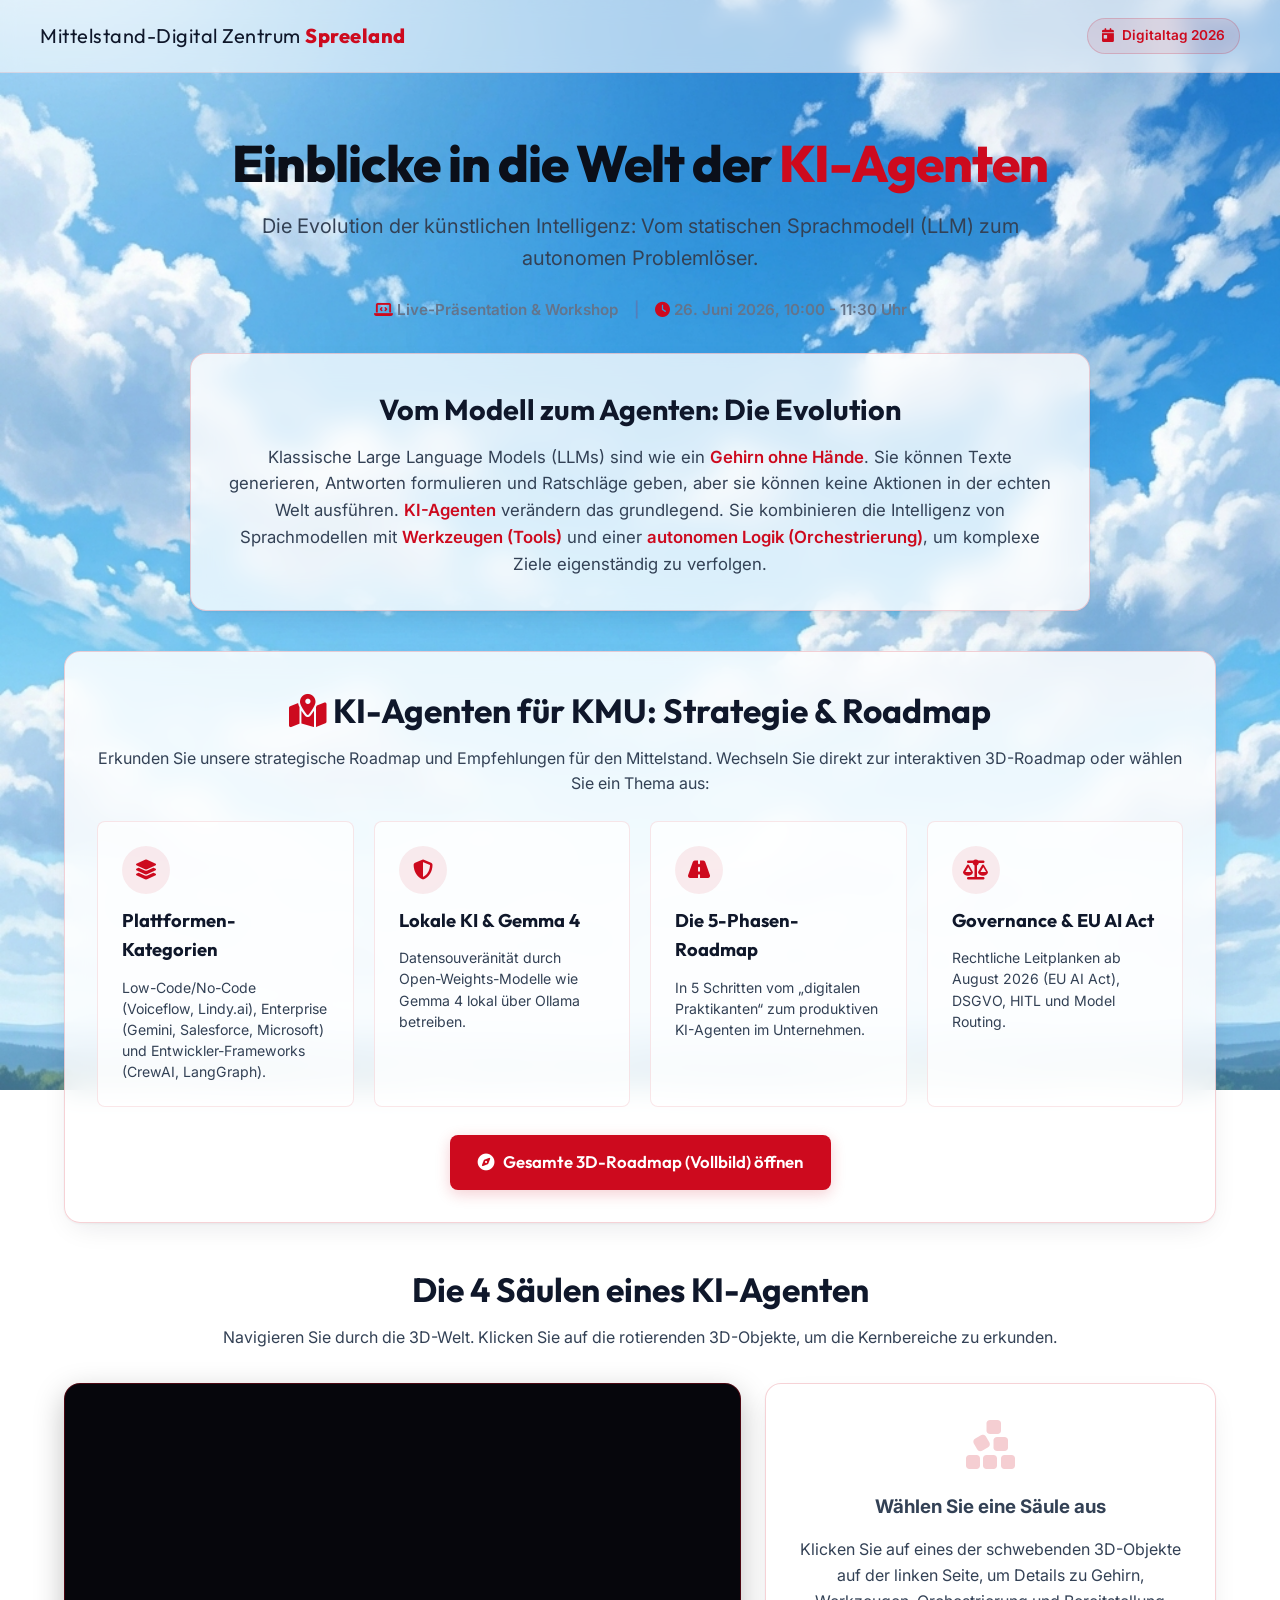
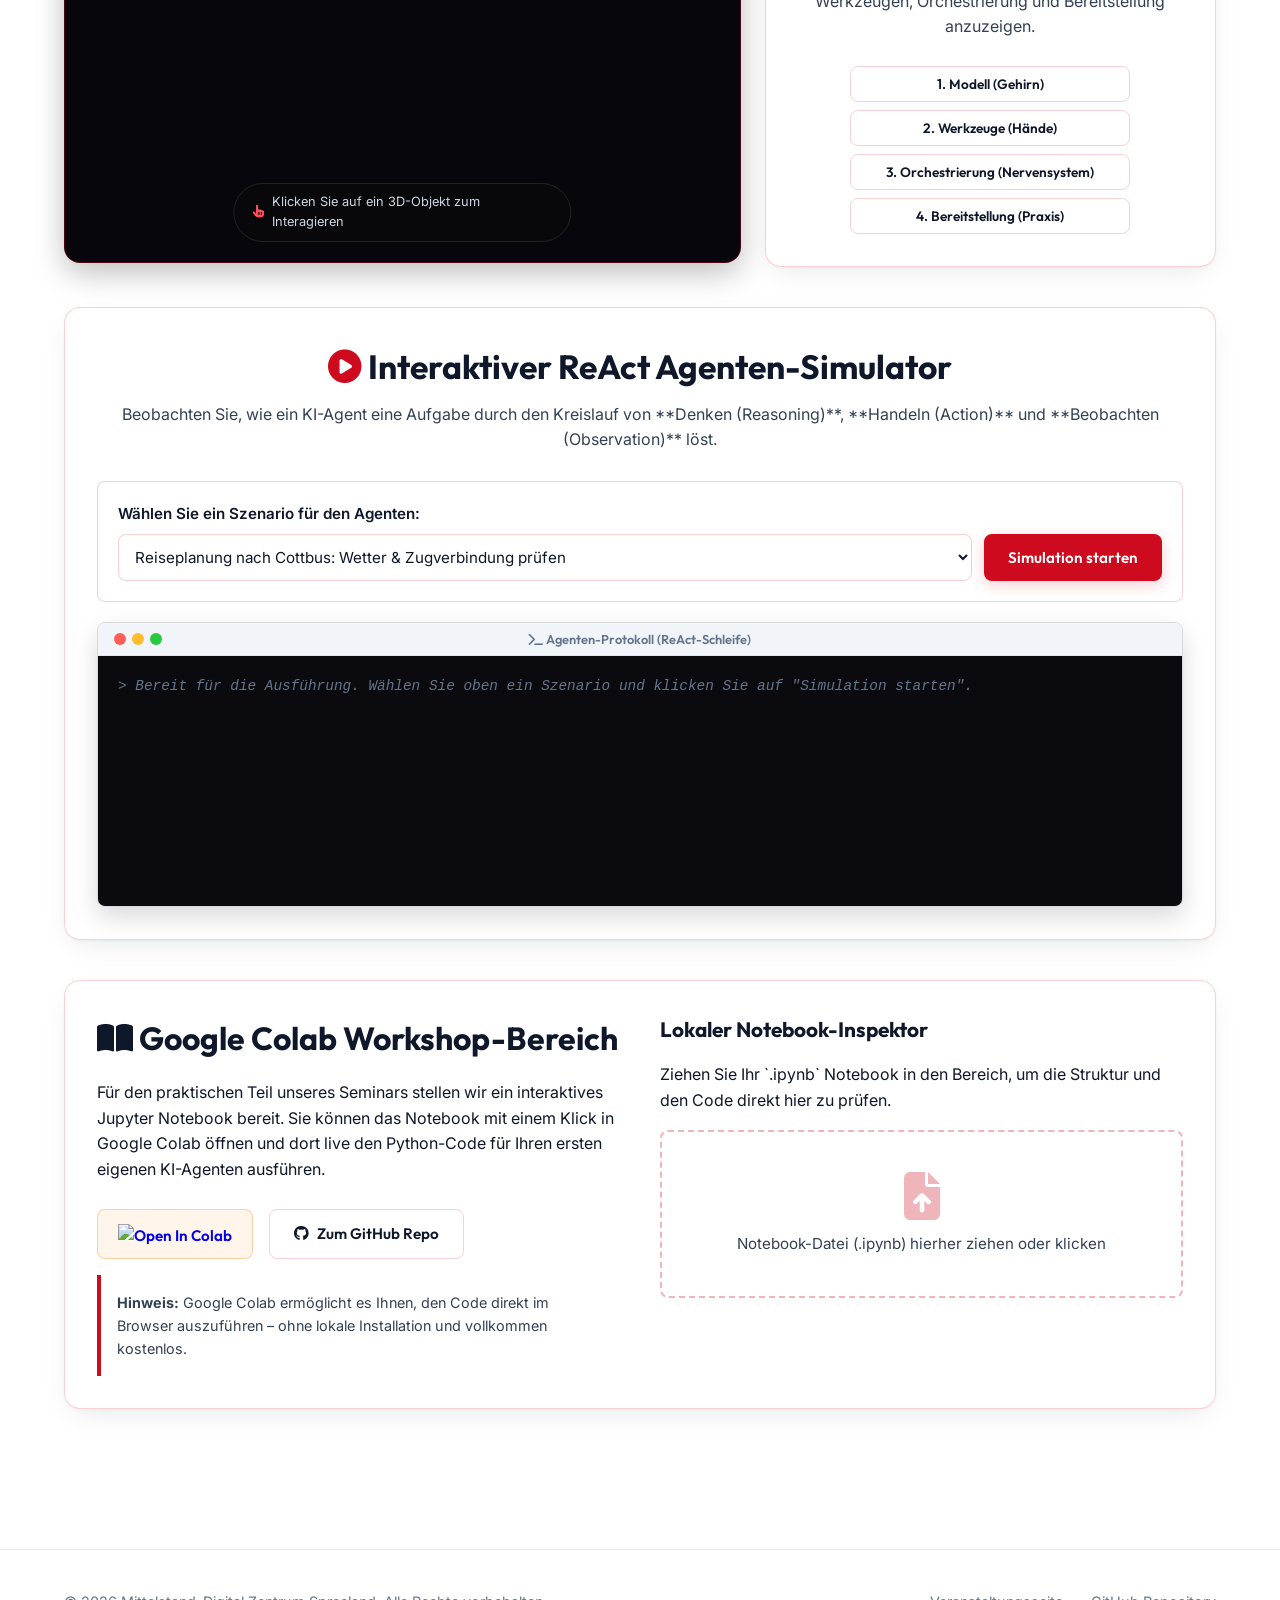
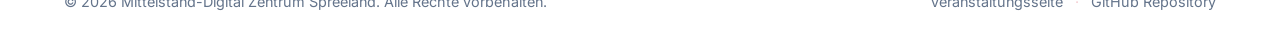
==== static/index.html @ da488749 "Initial commit (Interactive AI Agents & SME 3D Roadmap)" ====
<!DOCTYPE html>
<html lang="de">
<head>
    <meta charset="UTF-8">
    <meta name="viewport" content="width=device-width, initial-scale=1.0">
    <title>Einblicke in die Welt der KI-Agenten | Digitaltag 2026</title>
    
    <!-- Google Fonts: Outfit & Inter -->
    <link rel="preconnect" href="https://fonts.googleapis.com">
    <link rel="preconnect" href="https://fonts.gstatic.com" crossorigin>
    <link href="https://fonts.googleapis.com/css2?family=Inter:wght@300;400;500;600;700&family=Outfit:wght@400;500;600;700;800&display=swap" rel="stylesheet">
    
    <!-- FontAwesome for Icons -->
    <link rel="stylesheet" href="https://cdnjs.cloudflare.com/ajax/libs/font-awesome/6.4.0/css/all.min.css">
    
    <!-- Custom CSS -->
    <link rel="stylesheet" href="/static/css/style.css">
</head>
<body>

    <!-- Header Navigation -->
    <header class="app-header">
        <div class="header-logo">
            <span class="logo-mdz">Mittelstand-Digital Zentrum <strong>Spreeland</strong></span>
        </div>
        <div class="header-tag">
            <span class="badge"><i class="fa-solid fa-calendar-day"></i> Digitaltag 2026</span>
        </div>
    </header>

    <!-- Hero Section -->
    <section class="hero-section">
        <div class="container">
            <h1 class="hero-title animate-fade-in">Einblicke in die Welt der <span class="text-highlight">KI-Agenten</span></h1>
            <p class="hero-subtitle animate-fade-in delay-1">Die Evolution der künstlichen Intelligenz: Vom statischen Sprachmodell (LLM) zum autonomen Problemlöser.</p>
            <div class="hero-meta animate-fade-in delay-2">
                <span><i class="fa-solid fa-laptop-code"></i> Live-Präsentation & Workshop</span>
                <span class="separator">|</span>
                <span><i class="fa-solid fa-clock"></i> 26. Juni 2026, 10:00 - 11:30 Uhr</span>
            </div>
        </div>
    </section>

    <!-- Main Content Grid -->
    <main class="main-content container">
        
        <!-- Story section -->
        <section class="intro-card glass-panel">
            <h2>Vom Modell zum Agenten: Die Evolution</h2>
            <p>
                Klassische Large Language Models (LLMs) sind wie ein <strong>Gehirn ohne Hände</strong>. Sie können Texte generieren, 
                Antworten formulieren und Ratschläge geben, aber sie können keine Aktionen in der echten Welt ausführen. 
                <strong>KI-Agenten</strong> verändern das grundlegend. Sie kombinieren die Intelligenz von Sprachmodellen mit 
                <strong>Werkzeugen (Tools)</strong> und einer <strong>autonomen Logik (Orchestrierung)</strong>, um komplexe Ziele eigenständig zu verfolgen.
            </p>
        </section>

        <!-- KMU Menu Section -->
        <section class="kmu-menu-section glass-panel">
            <div class="section-header">
                <h2><i class="fa-solid fa-map-location-dot text-highlight"></i> KI-Agenten für KMU: Strategie & Roadmap</h2>
                <p>Erkunden Sie unsere strategische Roadmap und Empfehlungen für den Mittelstand. Wechseln Sie direkt zur interaktiven 3D-Roadmap oder wählen Sie ein Thema aus:</p>
            </div>
            <div class="kmu-menu-grid">
                <a href="/static/kmu.html?topic=0" class="kmu-menu-card">
                    <div class="card-icon-container"><i class="fa-solid fa-layer-group card-icon"></i></div>
                    <h3>Plattformen-Kategorien</h3>
                    <p>Low-Code/No-Code (Voiceflow, Lindy.ai), Enterprise (Gemini, Salesforce, Microsoft) und Entwickler-Frameworks (CrewAI, LangGraph).</p>
                </a>
                <a href="/static/kmu.html?topic=1" class="kmu-menu-card">
                    <div class="card-icon-container"><i class="fa-solid fa-shield-halved card-icon"></i></div>
                    <h3>Lokale KI & Gemma 4</h3>
                    <p>Datensouveränität durch Open-Weights-Modelle wie Gemma 4 lokal über Ollama betreiben.</p>
                </a>
                <a href="/static/kmu.html?topic=2" class="kmu-menu-card">
                    <div class="card-icon-container"><i class="fa-solid fa-road card-icon"></i></div>
                    <h3>Die 5-Phasen-Roadmap</h3>
                    <p>In 5 Schritten vom „digitalen Praktikanten“ zum produktiven KI-Agenten im Unternehmen.</p>
                </a>
                <a href="/static/kmu.html?topic=3" class="kmu-menu-card">
                    <div class="card-icon-container"><i class="fa-solid fa-scale-balanced card-icon"></i></div>
                    <h3>Governance & EU AI Act</h3>
                    <p>Rechtliche Leitplanken ab August 2026 (EU AI Act), DSGVO, HITL und Model Routing.</p>
                </a>
            </div>
            <div class="kmu-menu-footer">
                <a href="/static/kmu.html" class="btn btn-primary btn-lg"><i class="fa-solid fa-compass"></i> Gesamte 3D-Roadmap (Vollbild) öffnen</a>
            </div>
        </section>

        <!-- 3D Interactive Presentation Section -->
        <section class="presentation-section">
            <div class="section-header">
                <h2>Die 4 Säulen eines KI-Agenten</h2>
                <p>Navigieren Sie durch die 3D-Welt. Klicken Sie auf die rotierenden 3D-Objekte, um die Kernbereiche zu erkunden.</p>
            </div>
            
            <div class="presentation-grid">
                <!-- 3D Canvas Container -->
                <div class="canvas-container glass-panel">
                    <canvas id="three-canvas"></canvas>
                    <div class="canvas-overlay-instruction">
                        <i class="fa-solid fa-hand-pointer pulse-icon"></i> Klicken Sie auf ein 3D-Objekt zum Interagieren
                    </div>
                </div>

                <!-- Detail Panel -->
                <div class="detail-panel glass-panel" id="topic-detail-panel">
                    <div class="panel-placeholder" id="panel-placeholder-content">
                        <i class="fa-solid fa-cubes-stacked placeholder-icon"></i>
                        <h3>Wählen Sie eine Säule aus</h3>
                        <p>Klicken Sie auf eines der schwebenden 3D-Objekte auf der linken Seite, um Details zu Gehirn, Werkzeugen, Orchestrierung und Bereitstellung anzuzeigen.</p>
                        <div class="quick-selectors">
                            <button class="btn btn-outline btn-sm" onclick="selectTopic(0)">1. Modell (Gehirn)</button>
                            <button class="btn btn-outline btn-sm" onclick="selectTopic(1)">2. Werkzeuge (Hände)</button>
                            <button class="btn btn-outline btn-sm" onclick="selectTopic(2)">3. Orchestrierung (Nervensystem)</button>
                            <button class="btn btn-outline btn-sm" onclick="selectTopic(3)">4. Bereitstellung (Praxis)</button>
                        </div>
                    </div>
                    
                    <div class="panel-content hidden" id="panel-active-content">
                        <span class="topic-num" id="active-topic-num">Säule 1</span>
                        <h3 id="active-topic-title">Themenbereich</h3>
                        <div class="topic-desc" id="active-topic-desc">
                            Inhalt...
                        </div>
                        <div class="topic-bullet-points" id="active-topic-bullets">
                            <!-- Bullet points inserted dynamically -->
                        </div>
                        <button class="btn btn-outline btn-sm" id="btn-back-to-overview" style="margin-top: 24px; width: 100%;">
                            <i class="fa-solid fa-arrow-left"></i> Zurück zur Übersicht
                        </button>
                    </div>
                </div>
            </div>
        </section>

        <!-- Live Agent ReAct Simulator -->
        <section class="simulator-section glass-panel">
            <div class="section-header">
                <h2><i class="fa-solid fa-circle-play text-highlight"></i> Interaktiver ReAct Agenten-Simulator</h2>
                <p>Beobachten Sie, wie ein KI-Agent eine Aufgabe durch den Kreislauf von **Denken (Reasoning)**, **Handeln (Action)** und **Beobachten (Observation)** löst.</p>
            </div>
            
            <div class="simulator-control">
                <label for="simulation-task">Wählen Sie ein Szenario für den Agenten:</label>
                <div class="input-group">
                    <select id="simulation-task" class="form-control">
                        <option value="cottbus">Reiseplanung nach Cottbus: Wetter & Zugverbindung prüfen</option>
                        <option value="budget">Firmen-Budget berechnen: Daten aus Datenbank abfragen und summieren</option>
                        <option value="email">Kundensupport: E-Mail-Eingang analysieren und Entwurf erstellen</option>
                    </select>
                    <button class="btn btn-primary" id="btn-start-simulation">Simulation starten</button>
                </div>
            </div>

            <!-- Terminal output window -->
            <div class="terminal-container">
                <div class="terminal-header">
                    <div class="terminal-buttons">
                        <span class="btn-dot close"></span>
                        <span class="btn-dot minimize"></span>
                        <span class="btn-dot expand"></span>
                    </div>
                    <span class="terminal-title"><i class="fa-solid fa-terminal"></i> Agenten-Protokoll (ReAct-Schleife)</span>
                </div>
                <div class="terminal-body" id="simulation-terminal">
                    <div class="terminal-line system-text">> Bereit für die Ausführung. Wählen Sie oben ein Szenario und klicken Sie auf "Simulation starten".</div>
                </div>
            </div>
        </section>

        <!-- Google Colab & Workshop Notebook Integration -->
        <section class="colab-section glass-panel">
            <div class="colab-layout">
                <div class="colab-info">
                    <h2><i class="fa-solid fa-book-open"></i> Google Colab Workshop-Bereich</h2>
                    <p>
                        Für den praktischen Teil unseres Seminars stellen wir ein interaktives Jupyter Notebook bereit. 
                        Sie können das Notebook mit einem Klick in Google Colab öffnen und dort live den Python-Code für Ihren ersten eigenen KI-Agenten ausführen.
                    </p>
                    <div class="colab-buttons">
                        <a href="https://colab.research.google.com/github/Unisvet/ki-agenten-intro/blob/main/notebooks/agent_demo.ipynb" target="_blank" class="btn btn-colab">
                            <img src="https://colab.research.google.com/assets/colab-badge.svg" alt="Open In Colab">
                        </a>
                        <a href="https://github.com/Unisvet/ki-agenten-intro" target="_blank" class="btn btn-outline">
                            <i class="fa-brands fa-github"></i> Zum GitHub Repo
                        </a>
                    </div>
                    <div class="note-box">
                        <p><strong>Hinweis:</strong> Google Colab ermöglicht es Ihnen, den Code direkt im Browser auszuführen – ohne lokale Installation und vollkommen kostenlos.</p>
                    </div>
                </div>

                <!-- Drag and drop previewer -->
                <div class="colab-uploader">
                    <h3>Lokaler Notebook-Inspektor</h3>
                    <p>Ziehen Sie Ihr `.ipynb` Notebook in den Bereich, um die Struktur und den Code direkt hier zu prüfen.</p>
                    
                    <div class="drop-zone" id="ipynb-drop-zone">
                        <i class="fa-solid fa-file-arrow-up drop-icon"></i>
                        <span class="drop-text">Notebook-Datei (.ipynb) hierher ziehen oder klicken</span>
                        <input type="file" id="ipynb-file-input" accept=".ipynb" style="display: none;">
                    </div>

                    <div class="upload-preview hidden" id="upload-preview-container">
                        <div class="preview-header">
                            <span class="file-name" id="preview-file-name">filename.ipynb</span>
                            <button class="btn-close" id="btn-clear-upload"><i class="fa-solid fa-xmark"></i></button>
                        </div>
                        <div class="preview-stats">
                            <span id="preview-stat-cells">0 Zellen</span> | 
                            <span id="preview-stat-code">0 Code-Zellen</span>
                        </div>
                        <div class="preview-cells" id="preview-cells-container">
                            <!-- Cells rendered here -->
                        </div>
                    </div>
                </div>
            </div>
        </section>

    </main>

    <!-- Footer -->
    <footer class="app-footer">
        <div class="container footer-content">
            <p>&copy; 2026 Mittelstand-Digital Zentrum Spreeland. Alle Rechte vorbehalten.</p>
            <p class="footer-links">
                <a href="https://www.digitalzentrum-spreeland.de/Veranstaltungen/event/589" target="_blank">Veranstaltungsseite</a>
                <span class="dot">&middot;</span>
                <a href="https://github.com/Unisvet/ki-agenten-intro" target="_blank">GitHub Repository</a>
            </p>
        </div>
    </footer>

    <!-- Three.js from CDN -->
    <script src="https://cdnjs.cloudflare.com/ajax/libs/three.js/r128/three.min.js"></script>
    
    <!-- Three.js shaders or additional geometries if needed -->
    <!-- Custom Scripts -->
    <script src="/static/js/three-scene.js"></script>
    <script src="/static/js/main.js"></script>
</body>
</html>
---- static/css/style.css ----
/* ==========================================================================
   KI-AGENTEN INTRO PRESENTATION - DESIGN SYSTEM
   Theme: MDZ Spreeland Bright Sky Theme with Corporate Red Accents
   ========================================================================== */

:root {
    /* Color Palette */
    --color-bg-base: #f8fafc;
    --color-bg-surface: #ffffff;
    --color-bg-surface-elevated: #f1f5f9;
    
    /* Primary Corporate Red (#CD0A1E) & Shaded Variants */
    --color-primary: #CD0A1E;
    --color-primary-hover: #e5152a;
    --color-primary-glow: rgba(205, 10, 30, 0.3);
    --color-primary-faded: rgba(205, 10, 30, 0.08);
    
    --color-accent-light: #ff4d5e;
    --color-border: rgba(205, 10, 30, 0.18);
    --color-border-hover: rgba(205, 10, 30, 0.35);
    
    /* Neutral Text Colors */
    --color-text-main: #0f172a;       /* Slate 900 */
    --color-text-muted: #334155;      /* Slate 700 */
    --color-text-dark: #64748b;       /* Slate 500 */
    --color-success: #10b981;
    --color-warning: #f59e0b;
    
    /* Typography */
    --font-headings: 'Outfit', 'Inter', sans-serif;
    --font-body: 'Inter', sans-serif;
    --font-mono: 'Courier New', Courier, monospace;
    
    /* Layout Details */
    --border-radius-sm: 8px;
    --border-radius-md: 16px;
    --border-radius-lg: 24px;
    --shadow-premium: 0 10px 30px -10px rgba(15, 23, 42, 0.12), 0 1px 3px rgba(0, 0, 0, 0.05);
    --shadow-red-glow: 0 0 20px rgba(205, 10, 30, 0.25);
    --transition-smooth: all 0.3s cubic-bezier(0.4, 0, 0.2, 1);
}

/* Base Reset */
* {
    margin: 0;
    padding: 0;
    box-sizing: border-box;
}

body {
    background: url('/static/assets/blue_sky_clouds.png') no-repeat center center fixed;
    background-size: cover;
    color: var(--color-text-main);
    font-family: var(--font-body);
    line-height: 1.6;
    overflow-x: hidden;
    position: relative;
    min-height: 100vh;
}

.container {
    max-width: 1200px;
    margin: 0 auto;
    padding: 0 24px;
}

/* Glassmorphism Panel Utility (Light-Glass) */
.glass-panel {
    background: rgba(255, 255, 255, 0.78);
    backdrop-filter: blur(14px);
    -webkit-backdrop-filter: blur(14px);
    border: 1px solid var(--color-border);
    border-radius: var(--border-radius-md);
    padding: 32px;
    box-shadow: var(--shadow-premium);
    transition: var(--transition-smooth);
}

.glass-panel:hover {
    border-color: var(--color-border-hover);
    box-shadow: 0 15px 35px -10px rgba(15, 23, 42, 0.15), 0 0 15px rgba(205, 10, 30, 0.06);
}

/* Header Styling */
.app-header {
    background: rgba(255, 255, 255, 0.6);
    backdrop-filter: blur(10px);
    border-bottom: 1px solid rgba(205, 10, 30, 0.1);
    display: flex;
    justify-content: space-between;
    align-items: center;
    padding: 18px 40px;
    position: sticky;
    top: 0;
    z-index: 100;
}

.header-logo .logo-mdz {
    font-family: var(--font-headings);
    font-size: 1.25rem;
    color: var(--color-text-main);
    letter-spacing: 0.5px;
}

.header-logo .logo-mdz strong {
    color: var(--color-primary);
    font-weight: 800;
}

.badge {
    background-color: var(--color-primary-faded);
    color: var(--color-primary);
    border: 1px solid var(--color-border);
    padding: 6px 14px;
    border-radius: 50px;
    font-size: 0.85rem;
    font-weight: 600;
    display: inline-flex;
    align-items: center;
    gap: 8px;
}

.header-nav {
    display: flex;
    gap: 20px;
    align-items: center;
}

.nav-link {
    color: var(--color-text-muted);
    text-decoration: none;
    font-family: var(--font-headings);
    font-weight: 600;
    font-size: 0.95rem;
    transition: var(--transition-smooth);
}

.nav-link:hover {
    color: var(--color-primary);
}

/* Hero Section */
.hero-section {
    text-align: center;
    padding: 60px 0 30px 0;
}

.hero-title {
    font-family: var(--font-headings);
    font-size: 3.2rem;
    font-weight: 800;
    line-height: 1.2;
    margin-bottom: 16px;
    color: #0b0f19;
    letter-spacing: -1px;
}

.text-highlight {
    color: var(--color-primary);
    position: relative;
}

.hero-subtitle {
    font-size: 1.25rem;
    color: var(--color-text-muted);
    max-width: 800px;
    margin: 0 auto 24px auto;
    font-weight: 400;
}

.hero-meta {
    display: flex;
    justify-content: center;
    align-items: center;
    gap: 16px;
    color: var(--color-text-dark);
    font-size: 0.95rem;
    font-weight: 600;
}

.hero-meta i {
    color: var(--color-primary);
}

.hero-meta .separator {
    color: rgba(205, 10, 30, 0.2);
}

/* Main Content Grid */
.main-content {
    display: flex;
    flex-direction: column;
    gap: 40px;
    padding-bottom: 80px;
}

.intro-card {
    text-align: center;
    max-width: 900px;
    margin: 0 auto;
}

.intro-card h2 {
    font-family: var(--font-headings);
    font-size: 1.8rem;
    margin-bottom: 12px;
    color: var(--color-text-main);
}

.intro-card p {
    font-size: 1.05rem;
    color: var(--color-text-muted);
}

.intro-card strong {
    color: var(--color-primary);
    font-weight: 600;
}

/* KMU Menu Section styling */
.kmu-menu-section {
    background: rgba(255, 255, 255, 0.85);
}

.kmu-menu-grid {
    display: grid;
    grid-template-columns: repeat(auto-fit, minmax(220px, 1fr));
    gap: 20px;
    margin-top: 24px;
}

.kmu-menu-card {
    background: rgba(255, 255, 255, 0.7);
    border: 1px solid rgba(205, 10, 30, 0.1);
    border-radius: var(--border-radius-sm);
    padding: 24px;
    text-decoration: none;
    color: inherit;
    transition: var(--transition-smooth);
    display: flex;
    flex-direction: column;
    gap: 12px;
}

.kmu-menu-card:hover {
    border-color: var(--color-primary);
    transform: translateY(-4px);
    box-shadow: 0 8px 25px rgba(205, 10, 30, 0.1);
    background: #ffffff;
}

.card-icon-container {
    width: 48px;
    height: 48px;
    border-radius: 50%;
    background-color: var(--color-primary-faded);
    display: flex;
    align-items: center;
    justify-content: center;
    color: var(--color-primary);
    font-size: 1.25rem;
}

.kmu-menu-card h3 {
    font-family: var(--font-headings);
    font-size: 1.15rem;
    color: var(--color-text-main);
}

.kmu-menu-card p {
    font-size: 0.88rem;
    color: var(--color-text-muted);
    line-height: 1.5;
}

.kmu-menu-footer {
    text-align: center;
    margin-top: 28px;
}

/* Interactive 3D presentation section */
.presentation-section {
    display: flex;
    flex-direction: column;
    gap: 24px;
}

.section-header {
    text-align: center;
    margin-bottom: 8px;
}

.section-header h2 {
    font-family: var(--font-headings);
    font-size: 2.1rem;
    font-weight: 700;
    margin-bottom: 8px;
    color: var(--color-text-main);
}

.section-header p {
    color: var(--color-text-muted);
}

.presentation-grid {
    display: grid;
    grid-template-columns: 1.2fr 0.8fr;
    gap: 24px;
}

@media (max-width: 992px) {
    .presentation-grid {
        grid-template-columns: 1fr;
    }
}

/* 3D Canvas Box (Night Sky Background) */
.canvas-container {
    position: relative;
    height: 480px;
    padding: 0;
    overflow: hidden;
    background: #06060c;
    border: 1px solid rgba(205, 10, 30, 0.35);
    border-radius: var(--border-radius-md);
    box-shadow: 0 10px 30px rgba(0, 0, 0, 0.25);
}

#three-canvas {
    width: 100%;
    height: 100%;
    display: block;
    cursor: grab;
}

#three-canvas:active {
    cursor: grabbing;
}

.canvas-overlay-instruction {
    position: absolute;
    bottom: 20px;
    left: 50%;
    transform: translateX(-50%);
    background: rgba(10, 10, 12, 0.85);
    border: 1px solid rgba(255, 255, 255, 0.1);
    color: #cbd5e1;
    padding: 8px 18px;
    border-radius: 50px;
    font-size: 0.8rem;
    pointer-events: none;
    display: flex;
    align-items: center;
    gap: 8px;
}

.pulse-icon {
    animation: icon-pulse 1.5s infinite alternate;
    color: var(--color-accent-light);
}

@keyframes icon-pulse {
    0% { transform: scale(1); opacity: 0.6; }
    100% { transform: scale(1.2); opacity: 1; }
}

/* Detail Panel Styling */
.detail-panel {
    display: flex;
    flex-direction: column;
    justify-content: center;
    min-height: 480px;
}

.panel-placeholder {
    text-align: center;
    color: var(--color-text-muted);
    display: flex;
    flex-direction: column;
    align-items: center;
    gap: 16px;
}

.placeholder-icon {
    font-size: 3.5rem;
    color: rgba(205, 10, 30, 0.2);
    margin-bottom: 4px;
}

.quick-selectors {
    display: flex;
    flex-direction: column;
    gap: 8px;
    width: 100%;
    max-width: 280px;
    margin-top: 10px;
}

/* Active detail panel view */
.panel-content {
    animation: fade-in-up 0.4s cubic-bezier(0.16, 1, 0.3, 1);
}

.topic-num {
    font-size: 0.85rem;
    text-transform: uppercase;
    letter-spacing: 1.5px;
    font-weight: 700;
    color: var(--color-primary);
}

.panel-content h3 {
    font-family: var(--font-headings);
    font-size: 1.8rem;
    font-weight: 700;
    margin: 6px 0 16px 0;
    border-bottom: 2px solid var(--color-primary-faded);
    padding-bottom: 12px;
    color: var(--color-text-main);
}

.topic-desc {
    font-size: 1rem;
    margin-bottom: 20px;
    color: var(--color-text-muted);
}

.topic-bullet-points {
    display: flex;
    flex-direction: column;
    gap: 12px;
}

.bullet-item {
    display: flex;
    align-items: flex-start;
    gap: 12px;
}

.bullet-icon {
    color: var(--color-primary);
    margin-top: 5px;
    font-size: 0.95rem;
}

.bullet-text strong {
    color: var(--color-text-main);
    font-weight: 600;
}

.bullet-text p {
    color: var(--color-text-muted);
    font-size: 0.92rem;
}

/* Buttons */
.btn {
    display: inline-flex;
    align-items: center;
    justify-content: center;
    font-family: var(--font-headings);
    font-weight: 600;
    padding: 12px 24px;
    border-radius: var(--border-radius-sm);
    border: none;
    cursor: pointer;
    transition: var(--transition-smooth);
    text-decoration: none;
    gap: 8px;
    font-size: 0.95rem;
}

.btn-primary {
    background-color: var(--color-primary);
    color: white;
    box-shadow: 0 4px 15px rgba(205, 10, 30, 0.2);
}

.btn-primary:hover {
    background-color: var(--color-primary-hover);
    box-shadow: var(--shadow-red-glow);
    transform: translateY(-2px);
}

.btn-outline {
    background-color: transparent;
    border: 1px solid var(--color-border);
    color: var(--color-text-main);
}

.btn-outline:hover {
    background-color: var(--color-primary-faded);
    border-color: var(--color-primary);
    color: var(--color-primary);
}

.btn-sm {
    padding: 8px 16px;
    font-size: 0.85rem;
}

.btn-lg {
    padding: 14px 28px;
    font-size: 1.05rem;
}

.btn-colab {
    background-color: rgba(245, 124, 0, 0.08);
    border: 1px solid rgba(245, 124, 0, 0.3);
    padding: 10px 20px;
    display: inline-flex;
    align-items: center;
    border-radius: var(--border-radius-sm);
}

.btn-colab:hover {
    background-color: rgba(245, 124, 0, 0.15);
    border-color: rgba(245, 124, 0, 0.6);
    transform: translateY(-2px);
}

.btn-colab img {
    height: 20px;
}

/* Live simulator styling */
.simulator-section {
    display: flex;
    flex-direction: column;
    gap: 20px;
}

.simulator-control {
    background: rgba(255, 255, 255, 0.6);
    border: 1px solid var(--color-border);
    padding: 20px;
    border-radius: var(--border-radius-sm);
}

.simulator-control label {
    display: block;
    margin-bottom: 8px;
    font-weight: 600;
    font-size: 0.95rem;
}

.input-group {
    display: flex;
    gap: 12px;
}

@media (max-width: 768px) {
    .input-group {
        flex-direction: column;
    }
}

.form-control {
    flex-grow: 1;
    background-color: #ffffff;
    border: 1px solid var(--color-border);
    color: var(--color-text-main);
    padding: 12px;
    border-radius: var(--border-radius-sm);
    font-family: var(--font-body);
    font-size: 0.95rem;
    outline: none;
    transition: var(--transition-smooth);
}

.form-control:focus {
    border-color: var(--color-primary);
    box-shadow: 0 0 0 2px var(--color-primary-glow);
}

/* Terminal Styling */
.terminal-container {
    box-shadow: 0 10px 25px rgba(0,0,0,0.15);
    border-radius: 8px;
    overflow: hidden;
    border: 1px solid rgba(0, 0, 0, 0.15);
}

.terminal-header {
    background-color: #f1f5f9;
    padding: 10px 16px;
    display: flex;
    align-items: center;
    position: relative;
    border-bottom: 1px solid #e2e8f0;
}

.terminal-buttons {
    display: flex;
    gap: 6px;
}

.btn-dot {
    width: 12px;
    height: 12px;
    border-radius: 50%;
}
.btn-dot.close { background-color: #ff5f56; }
.btn-dot.minimize { background-color: #ffbd2e; }
.btn-dot.expand { background-color: #27c93f; }

.terminal-title {
    position: absolute;
    left: 50%;
    transform: translateX(-50%);
    font-family: var(--font-headings);
    font-size: 0.8rem;
    font-weight: 600;
    color: #64748b;
}

.terminal-body {
    background-color: #0b0b0f;
    padding: 20px;
    min-height: 250px;
    max-height: 400px;
    overflow-y: auto;
    font-family: var(--font-mono);
    font-size: 0.9rem;
    display: flex;
    flex-direction: column;
    gap: 8px;
}

.terminal-line {
    word-break: break-all;
    line-height: 1.5;
}

.terminal-line.thought { color: #ffb86c; }
.terminal-line.action { color: #8be9fd; }
.terminal-line.observation { color: #50fa7b; }
.terminal-line.answer {
    color: #f1fa8c;
    border-left: 3px solid var(--color-primary);
    padding-left: 10px;
    margin-top: 8px;
}
.terminal-line.system-text {
    color: #64748b;
    font-style: italic;
}

/* Colab Area */
.colab-layout {
    display: grid;
    grid-template-columns: 1fr 1fr;
    gap: 40px;
}

@media (max-width: 992px) {
    .colab-layout {
        grid-template-columns: 1fr;
    }
}

.colab-info {
    display: flex;
    flex-direction: column;
    justify-content: center;
    gap: 16px;
}

.colab-info h2 {
    font-family: var(--font-headings);
    font-size: 2rem;
}

.colab-buttons {
    display: flex;
    gap: 16px;
    margin-top: 10px;
}

.note-box {
    background-color: rgba(255, 255, 255, 0.4);
    border-left: 4px solid var(--color-primary);
    padding: 16px;
    border-radius: 0 var(--border-radius-sm) var(--border-radius-sm) 0;
    font-size: 0.9rem;
    color: var(--color-text-muted);
}

/* Drop Zone styling */
.colab-uploader {
    display: flex;
    flex-direction: column;
    gap: 16px;
}

.colab-uploader h3 {
    font-family: var(--font-headings);
    font-size: 1.3rem;
}

.drop-zone {
    border: 2px dashed rgba(205, 10, 30, 0.3);
    border-radius: var(--border-radius-sm);
    padding: 40px 20px;
    text-align: center;
    cursor: pointer;
    background-color: rgba(255, 255, 255, 0.4);
    transition: var(--transition-smooth);
    display: flex;
    flex-direction: column;
    align-items: center;
    justify-content: center;
    gap: 12px;
}

.drop-zone:hover, .drop-zone.dragover {
    border-color: var(--color-primary);
    background-color: var(--color-primary-faded);
    box-shadow: 0 0 15px rgba(205, 10, 30, 0.05);
}

.drop-icon {
    font-size: 3rem;
    color: rgba(205, 10, 30, 0.3);
    transition: var(--transition-smooth);
}

.drop-zone:hover .drop-icon {
    color: var(--color-primary);
    transform: translateY(-5px);
}

.drop-text {
    font-size: 0.95rem;
    color: var(--color-text-muted);
}

/* Notebook Previewer */
.upload-preview {
    background-color: #ffffff;
    border: 1px solid var(--color-border);
    border-radius: var(--border-radius-sm);
    padding: 16px;
    display: flex;
    flex-direction: column;
    gap: 12px;
    animation: fade-in-up 0.3s cubic-bezier(0.16, 1, 0.3, 1);
}

.preview-header {
    display: flex;
    justify-content: space-between;
    align-items: center;
    border-bottom: 1px solid #e2e8f0;
    padding-bottom: 8px;
}

.file-name {
    font-weight: 600;
    color: var(--color-text-main);
    font-family: var(--font-headings);
    font-size: 1rem;
}

.btn-close {
    background: transparent;
    border: none;
    color: var(--color-text-dark);
    cursor: pointer;
    font-size: 1.1rem;
    transition: var(--transition-smooth);
}

.btn-close:hover {
    color: var(--color-primary);
}

.preview-stats {
    font-size: 0.8rem;
    color: var(--color-text-dark);
    font-weight: 600;
}

.preview-cells {
    max-height: 250px;
    overflow-y: auto;
    display: flex;
    flex-direction: column;
    gap: 12px;
    padding-right: 6px;
}

.preview-cell {
    border-radius: 6px;
    padding: 12px;
    font-size: 0.85rem;
    border: 1px solid #e2e8f0;
}

.preview-cell.markdown {
    background-color: #f8fafc;
    color: var(--color-text-muted);
    border-left: 3px solid #cbd5e1;
}

.preview-cell.code {
    background-color: #0b0b0f;
    font-family: var(--font-mono);
    color: #8be9fd;
    border-left: 3px solid var(--color-primary);
}

pre {
    background-color: #0b0b0f;
    border: 1px solid rgba(255, 255, 255, 0.05);
    border-radius: var(--border-radius-sm);
    padding: 12px;
    overflow-x: auto;
}

code {
    font-family: var(--font-mono);
    font-size: 0.85rem;
    color: #e2e8f0;
}

.preview-cell.markdown pre {
    background-color: transparent;
    border: none;
    padding: 0;
}

.preview-cell.markdown code {
    color: var(--color-text-muted);
    font-family: var(--font-body);
    white-space: pre-wrap;
}

.preview-cell-type {
    font-size: 0.7rem;
    text-transform: uppercase;
    font-weight: 700;
    color: var(--color-text-dark);
    margin-bottom: 4px;
}

/* App Footer styling */
.app-footer {
    border-top: 1px solid rgba(205, 10, 30, 0.1);
    padding: 40px 0;
    background-color: rgba(255, 255, 255, 0.7);
    backdrop-filter: blur(10px);
    color: var(--color-text-dark);
    font-size: 0.9rem;
    margin-top: 60px;
}

.footer-content {
    display: flex;
    justify-content: space-between;
    align-items: center;
    flex-wrap: wrap;
    gap: 16px;
}

@media (max-width: 768px) {
    .footer-content {
        flex-direction: column;
        text-align: center;
    }
}

.footer-links {
    display: flex;
    gap: 12px;
    align-items: center;
}

.footer-links a {
    color: var(--color-text-dark);
    text-decoration: none;
    transition: var(--transition-smooth);
}

.footer-links a:hover {
    color: var(--color-primary);
}

.footer-links .dot {
    color: rgba(205, 10, 30, 0.2);
}

/* ==========================================================================
   KMU Full-screen 3D Roadmap styles (kmu.html)
   ========================================================================== */

.fullscreen-layout {
    width: 100vw;
    height: 100vh;
    position: relative;
    overflow: hidden;
}

#roadmap-canvas {
    width: 100%;
    height: 100%;
    display: block;
    background: #06060c;
}

.roadmap-back-btn {
    position: absolute;
    top: 20px;
    left: 20px;
    z-index: 10;
}

.roadmap-sidebar {
    position: absolute;
    top: 20px;
    right: 20px;
    width: 440px;
    max-height: calc(100vh - 40px);
    overflow-y: auto;
    z-index: 10;
    animation: slide-in-right 0.4s cubic-bezier(0.16, 1, 0.3, 1);
    display: flex;
    flex-direction: column;
}

@media (max-width: 768px) {
    .roadmap-sidebar {
        width: calc(100% - 40px);
        right: 20px;
        top: auto;
        bottom: 20px;
        max-height: 60vh;
    }
}

/* 2D HTML labels rendered on top of 3D coordinates */
.roadmap-label-overlay {
    position: absolute;
    background: rgba(10, 10, 15, 0.85);
    border: 1px solid rgba(205, 10, 30, 0.6);
    color: #f8fafc;
    padding: 6px 14px;
    border-radius: 4px;
    font-family: var(--font-headings);
    font-size: 0.82rem;
    font-weight: 600;
    pointer-events: none;
    white-space: nowrap;
    transform: translate(-50%, -100%);
    box-shadow: 0 0 15px rgba(205, 10, 30, 0.3);
    z-index: 5;
    transition: opacity 0.2s, transform 0.2s;
}

.roadmap-label-overlay.hovered {
    border-color: #ff4d5e;
    background: rgba(205, 10, 30, 0.9);
    box-shadow: 0 0 20px rgba(205, 10, 30, 0.5);
    transform: translate(-50%, -105%) scale(1.05);
}

.roadmap-label-overlay.active {
    border-color: #ff4d5e;
    background: var(--color-primary);
    box-shadow: 0 0 20px rgba(205, 10, 30, 0.6);
    transform: translate(-50%, -105%) scale(1.05);
}

/* Phase details layout styling */
.phase-details-container {
    display: flex;
    flex-direction: column;
    gap: 16px;
    margin-top: 12px;
}

.phase-item {
    background: rgba(255, 255, 255, 0.04);
    border: 1px solid rgba(255, 255, 255, 0.05);
    border-radius: var(--border-radius-sm);
    padding: 16px;
}

.phase-title-row {
    display: flex;
    align-items: center;
    gap: 12px;
    margin-bottom: 8px;
}

.phase-number-badge {
    background-color: var(--color-primary);
    color: white;
    width: 26px;
    height: 26px;
    border-radius: 50%;
    display: flex;
    align-items: center;
    justify-content: center;
    font-size: 0.8rem;
    font-weight: 700;
}

.phase-title-row h4 {
    margin: 0;
    font-size: 1.05rem;
    color: var(--color-text-main);
}

.phase-item p {
    margin: 0;
    font-size: 0.88rem;
    color: var(--color-text-muted);
}

/* Helper utilities */
.hidden {
    display: none !important;
}

/* Animations */
.animate-fade-in {
    opacity: 0;
    animation: fade-in 0.8s forwards cubic-bezier(0.16, 1, 0.3, 1);
}

.delay-1 { animation-delay: 0.2s; }
.delay-2 { animation-delay: 0.4s; }

@keyframes fade-in {
    to { opacity: 1; }
}

@keyframes fade-in-up {
    from {
        opacity: 0;
        transform: translateY(15px);
    }
    to {
        opacity: 1;
        transform: translateY(0);
    }
}

@keyframes slide-in-right {
    from { transform: translateX(50px); opacity: 0; }
    to { transform: translateX(0); opacity: 1; }
}
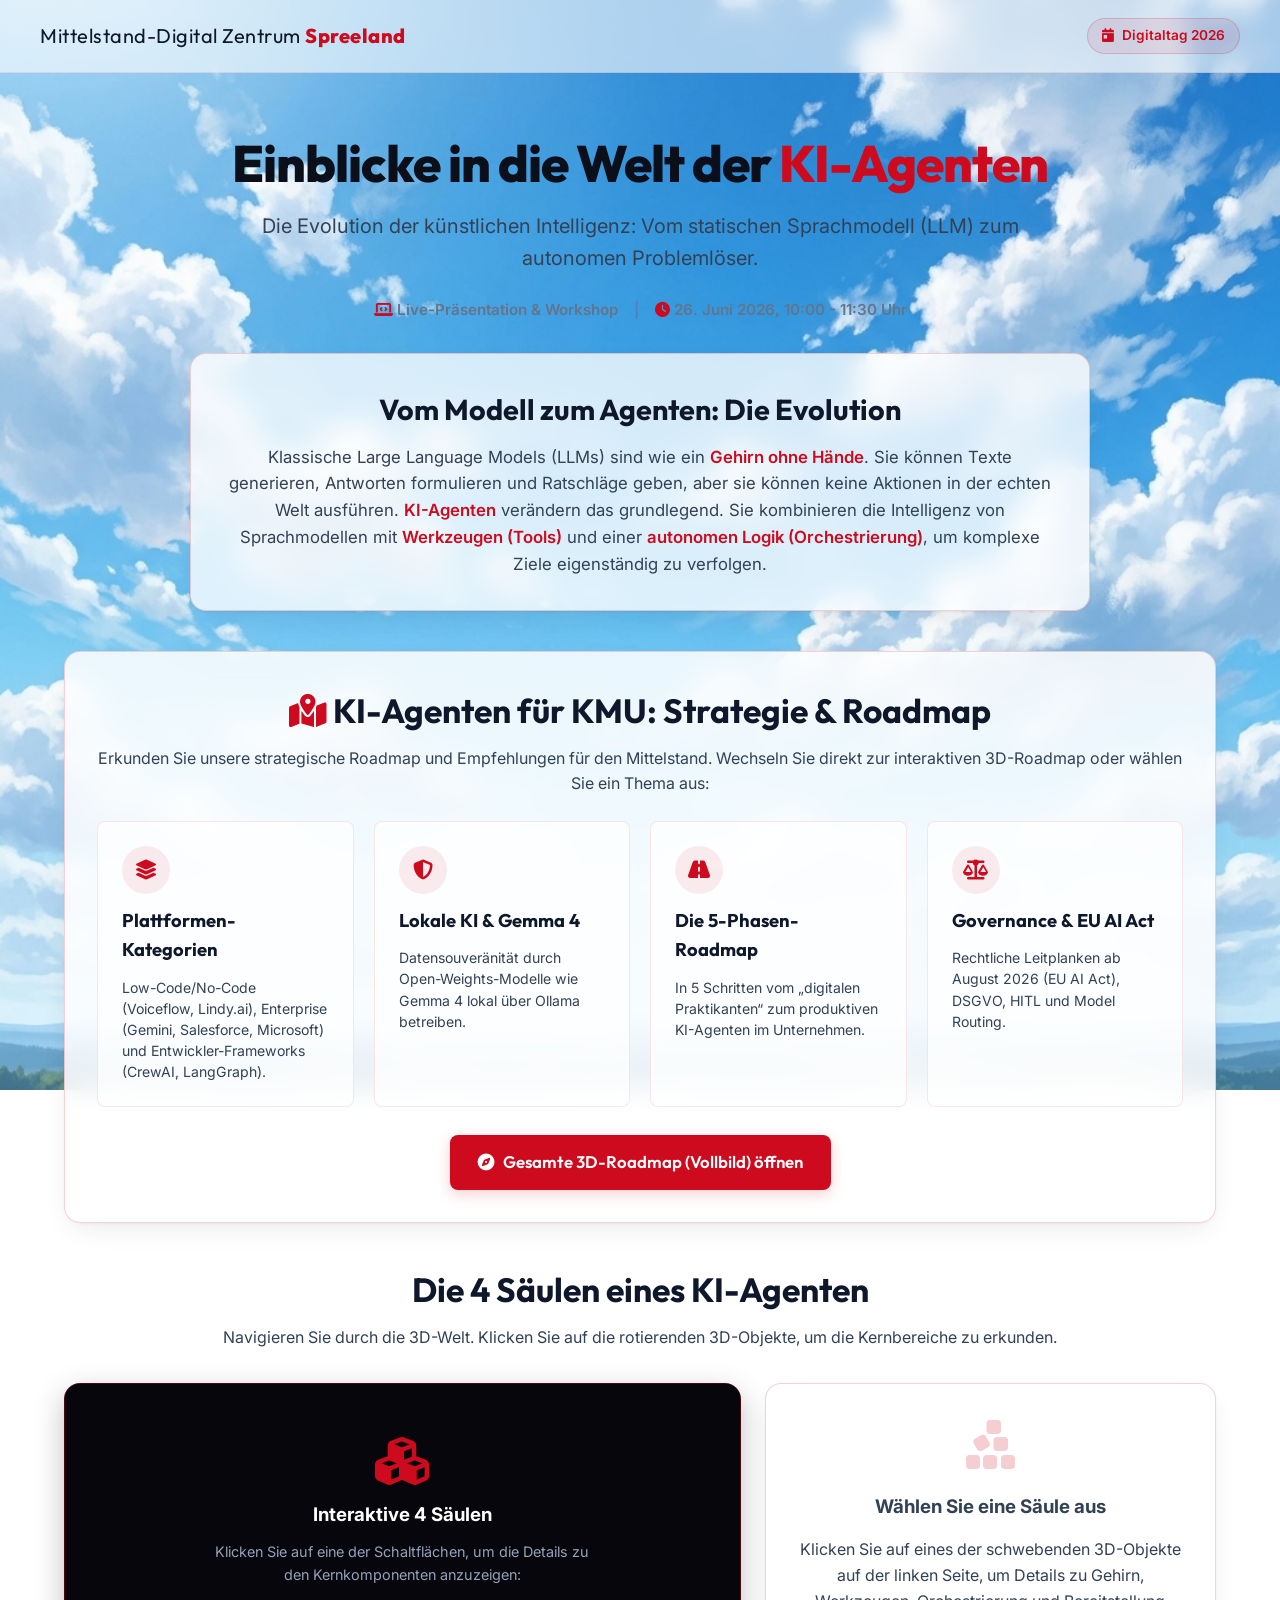
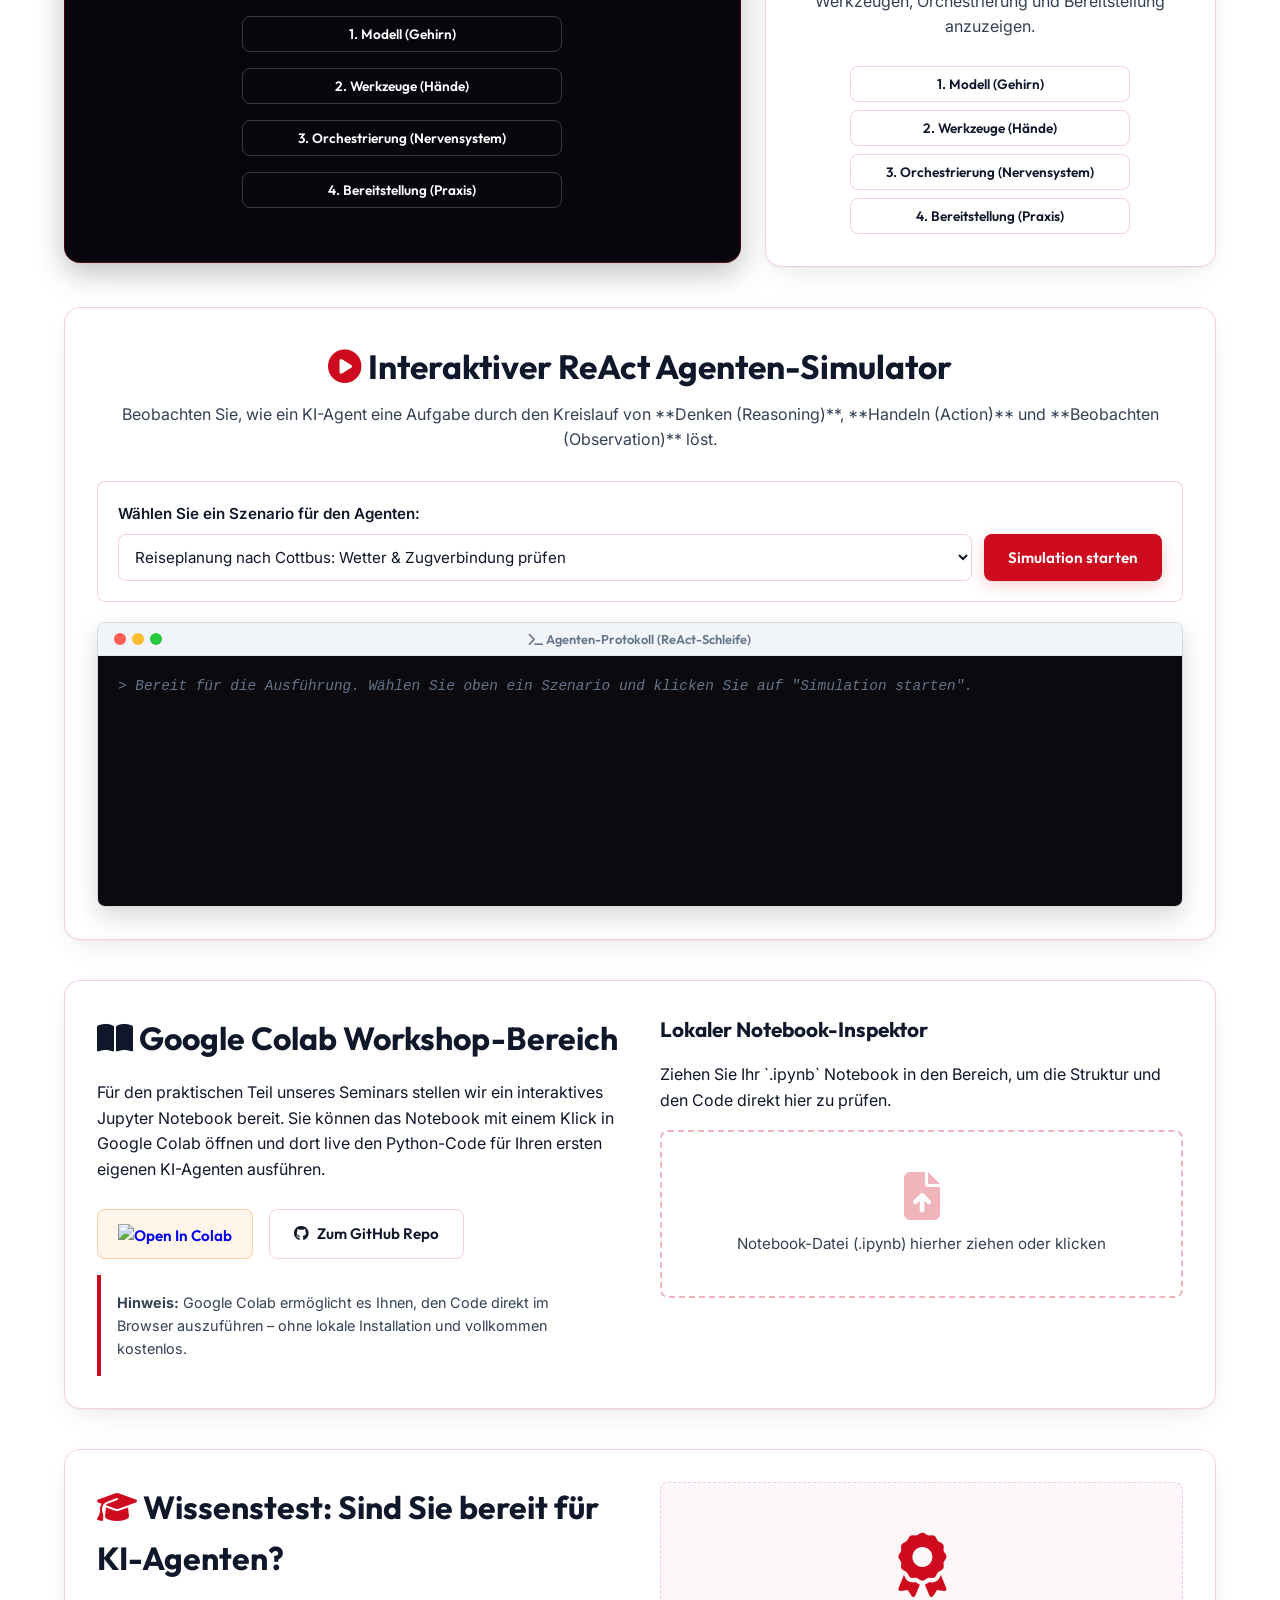
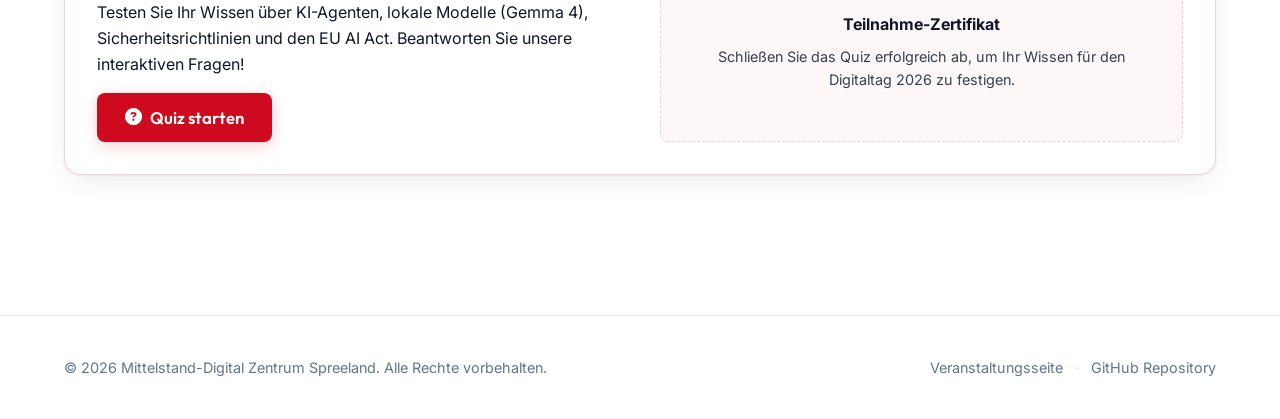
==== commit 4c4f295d: "Add quiz folder, drone quiz mechanics, WebGL error boundary and page styling updates" ====
--- a/static/index.html
+++ b/static/index.html
@@ -99,7 +99,18 @@
                 <!-- 3D Canvas Container -->
                 <div class="canvas-container glass-panel">
                     <canvas id="three-canvas"></canvas>
-                    <div class="canvas-overlay-instruction">
+                    <div id="three-fallback-container" class="hidden" style="position: absolute; top: 0; left: 0; width: 100%; height: 100%; display: flex; flex-direction: column; justify-content: center; align-items: center; padding: 30px; background: #06060c; text-align: center; z-index: 2;">
+                        <i class="fa-solid fa-cubes placeholder-icon" style="font-size: 3rem; color: var(--color-primary); margin-bottom: 15px;"></i>
+                        <h3 style="color: white; margin-bottom: 10px;">Interaktive 4 Säulen</h3>
+                        <p style="color: #94a3b8; font-size: 0.9rem; margin-bottom: 20px; max-width: 400px;">Klicken Sie auf eine der Schaltflächen, um die Details zu den Kernkomponenten anzuzeigen:</p>
+                        <div class="quick-selectors" style="max-width: 320px; width: 100%;">
+                            <button class="btn btn-outline btn-sm" onclick="selectTopic(0)" style="width: 100%; margin-bottom: 8px; color: white; border-color: rgba(255,255,255,0.2);">1. Modell (Gehirn)</button>
+                            <button class="btn btn-outline btn-sm" onclick="selectTopic(1)" style="width: 100%; margin-bottom: 8px; color: white; border-color: rgba(255,255,255,0.2);">2. Werkzeuge (Hände)</button>
+                            <button class="btn btn-outline btn-sm" onclick="selectTopic(2)" style="width: 100%; margin-bottom: 8px; color: white; border-color: rgba(255,255,255,0.2);">3. Orchestrierung (Nervensystem)</button>
+                            <button class="btn btn-outline btn-sm" onclick="selectTopic(3)" style="width: 100%; color: white; border-color: rgba(255,255,255,0.2);">4. Bereitstellung (Praxis)</button>
+                        </div>
+                    </div>
+                    <div class="canvas-overlay-instruction" id="three-instruction-label">
                         <i class="fa-solid fa-hand-pointer pulse-icon"></i> Klicken Sie auf ein 3D-Objekt zum Interagieren
                     </div>
                 </div>
@@ -220,6 +231,26 @@
             </div>
         </section>
 
+        <!-- Quiz Section -->
+        <section class="quiz-section-container glass-panel">
+            <div class="colab-layout">
+                <div class="colab-info">
+                    <h2><i class="fa-solid fa-graduation-cap text-highlight"></i> Wissenstest: Sind Sie bereit für KI-Agenten?</h2>
+                    <p>Testen Sie Ihr Wissen über KI-Agenten, lokale Modelle (Gemma 4), Sicherheitsrichtlinien und den EU AI Act. Beantworten Sie unsere interaktiven Fragen!</p>
+                    <div>
+                        <button class="btn btn-primary btn-lg" id="btn-start-landing-quiz"><i class="fa-solid fa-circle-question"></i> Quiz starten</button>
+                    </div>
+                </div>
+                <div style="display:flex; align-items:center; justify-content:center; background:rgba(205,10,30,0.03); border:1px dashed var(--color-border); border-radius:var(--border-radius-sm); padding:30px; text-align:center;">
+                    <div>
+                        <i class="fa-solid fa-award" style="font-size:4rem; color:var(--color-primary); margin-bottom:15px; display:block;"></i>
+                        <h4 style="margin-bottom:8px;">Teilnahme-Zertifikat</h4>
+                        <p style="font-size:0.9rem; color:var(--color-text-muted);">Schließen Sie das Quiz erfolgreich ab, um Ihr Wissen für den Digitaltag 2026 zu festigen.</p>
+                    </div>
+                </div>
+            </div>
+        </section>
+
     </main>
 
     <!-- Footer -->
@@ -241,5 +272,34 @@
     <!-- Custom Scripts -->
     <script src="/static/js/three-scene.js"></script>
     <script src="/static/js/main.js"></script>
+    <!-- Quiz Modal overlay -->
+    <div id="quiz-modal" class="modal-overlay hidden">
+        <div class="modal-content glass-panel">
+            <div class="modal-header">
+                <h3><i class="fa-solid fa-circle-question text-highlight"></i> Wissenstest</h3>
+                <button class="btn-close" id="btn-close-quiz"><i class="fa-solid fa-xmark"></i></button>
+            </div>
+            <div class="modal-body">
+                <div id="quiz-question-container">
+                    <h4 id="quiz-question-text">Frage?</h4>
+                    <div id="quiz-options-container" class="quiz-options">
+                        <!-- Options buttons injected dynamically -->
+                    </div>
+                </div>
+                <div id="quiz-feedback-container" class="hidden">
+                    <div id="quiz-feedback-status" class="feedback-status" style="font-weight:700; margin-bottom:10px; font-size:1.1rem;">Richtig/Falsch</div>
+                    <p id="quiz-feedback-text" style="color:var(--color-text-muted); font-size:0.95rem; line-height:1.5; margin-bottom:15px;">Erklärung...</p>
+                    <button class="btn btn-primary" id="btn-next-quiz" style="width: 100%;">Nächste Frage</button>
+                </div>
+                <div id="quiz-result-container" class="hidden" style="text-align: center;">
+                    <i class="fa-solid fa-trophy text-highlight" style="font-size: 3.5rem; color:var(--color-primary); margin-bottom: 15px; display:block;"></i>
+                    <h4 style="font-size:1.4rem; margin-bottom:8px;">Glückwunsch!</h4>
+                    <p id="quiz-result-score" style="font-size: 1.1rem; margin: 10px 0; color:var(--color-text-muted);">Sie haben 0 von 0 Fragen richtig beantwortet.</p>
+                    <button class="btn btn-outline" id="btn-restart-quiz" style="width: 100%; margin-top:15px;">Erneut versuchen</button>
+                </div>
+            </div>
+        </div>
+    </div>
+
 </body>
 </html>
--- a/static/css/style.css
+++ b/static/css/style.css
@@ -1051,3 +1051,125 @@
     from { transform: translateX(50px); opacity: 0; }
     to { transform: translateX(0); opacity: 1; }
 }
+
+/* ==========================================================================
+   Quiz Modal & Dialogs
+   ========================================================================== */
+
+.modal-overlay {
+    position: fixed;
+    top: 0;
+    left: 0;
+    width: 100vw;
+    height: 100vh;
+    background: rgba(10, 10, 15, 0.6);
+    backdrop-filter: blur(8px);
+    -webkit-backdrop-filter: blur(8px);
+    z-index: 1000;
+    display: flex;
+    justify-content: center;
+    align-items: center;
+    animation: fade-in 0.25s forwards;
+}
+
+.modal-content {
+    width: 100%;
+    max-width: 580px;
+    background: rgba(255, 255, 255, 0.96) !important;
+    border: 2px solid var(--color-primary) !important;
+    box-shadow: 0 20px 50px rgba(205, 10, 30, 0.18) !important;
+    animation: zoom-in 0.3s cubic-bezier(0.34, 1.56, 0.64, 1);
+}
+
+@keyframes zoom-in {
+    from { transform: scale(0.9); opacity: 0; }
+    to { transform: scale(1); opacity: 1; }
+}
+
+.modal-header {
+    display: flex;
+    justify-content: space-between;
+    align-items: center;
+    border-bottom: 2px solid var(--color-primary-faded);
+    padding-bottom: 12px;
+    margin-bottom: 20px;
+}
+
+.modal-header h3 {
+    margin: 0;
+    font-size: 1.4rem;
+    font-family: var(--font-headings);
+    color: var(--color-text-main);
+}
+
+.quiz-options {
+    display: flex;
+    flex-direction: column;
+    gap: 12px;
+    margin-top: 16px;
+    margin-bottom: 20px;
+}
+
+.quiz-option-btn {
+    background: #ffffff;
+    border: 1.5px solid var(--color-border);
+    border-radius: var(--border-radius-sm);
+    padding: 14px 20px;
+    text-align: left;
+    font-family: var(--font-body);
+    font-size: 0.92rem;
+    color: var(--color-text-muted);
+    cursor: pointer;
+    transition: var(--transition-smooth);
+    width: 100%;
+    outline: none;
+}
+
+.quiz-option-btn:hover {
+    border-color: var(--color-primary);
+    background-color: var(--color-primary-faded);
+    transform: translateX(4px);
+    color: var(--color-primary);
+}
+
+.quiz-option-btn.selected {
+    border-color: var(--color-primary);
+    background-color: var(--color-primary-faded);
+    font-weight: 600;
+    color: var(--color-primary);
+}
+
+.quiz-option-btn.correct-choice {
+    border-color: var(--color-success);
+    background-color: rgba(16, 185, 129, 0.08);
+    color: var(--color-success);
+    font-weight: 600;
+}
+
+.quiz-option-btn.wrong-choice {
+    border-color: var(--color-primary);
+    background-color: rgba(205, 10, 30, 0.08);
+    color: var(--color-primary);
+    text-decoration: line-through;
+}
+
+.feedback-status {
+    padding: 8px 16px;
+    border-radius: 4px;
+    display: inline-block;
+}
+.feedback-status.correct {
+    background-color: rgba(16, 185, 129, 0.1);
+    color: var(--color-success);
+}
+.feedback-status.wrong {
+    background-color: rgba(205, 10, 30, 0.1);
+    color: var(--color-primary);
+}
+
+/* Background image overrides for kmu.html */
+.kmu-page-body {
+    background: url('/static/assets/future_workplace.png') no-repeat center center fixed !important;
+    background-size: cover !important;
+}
+
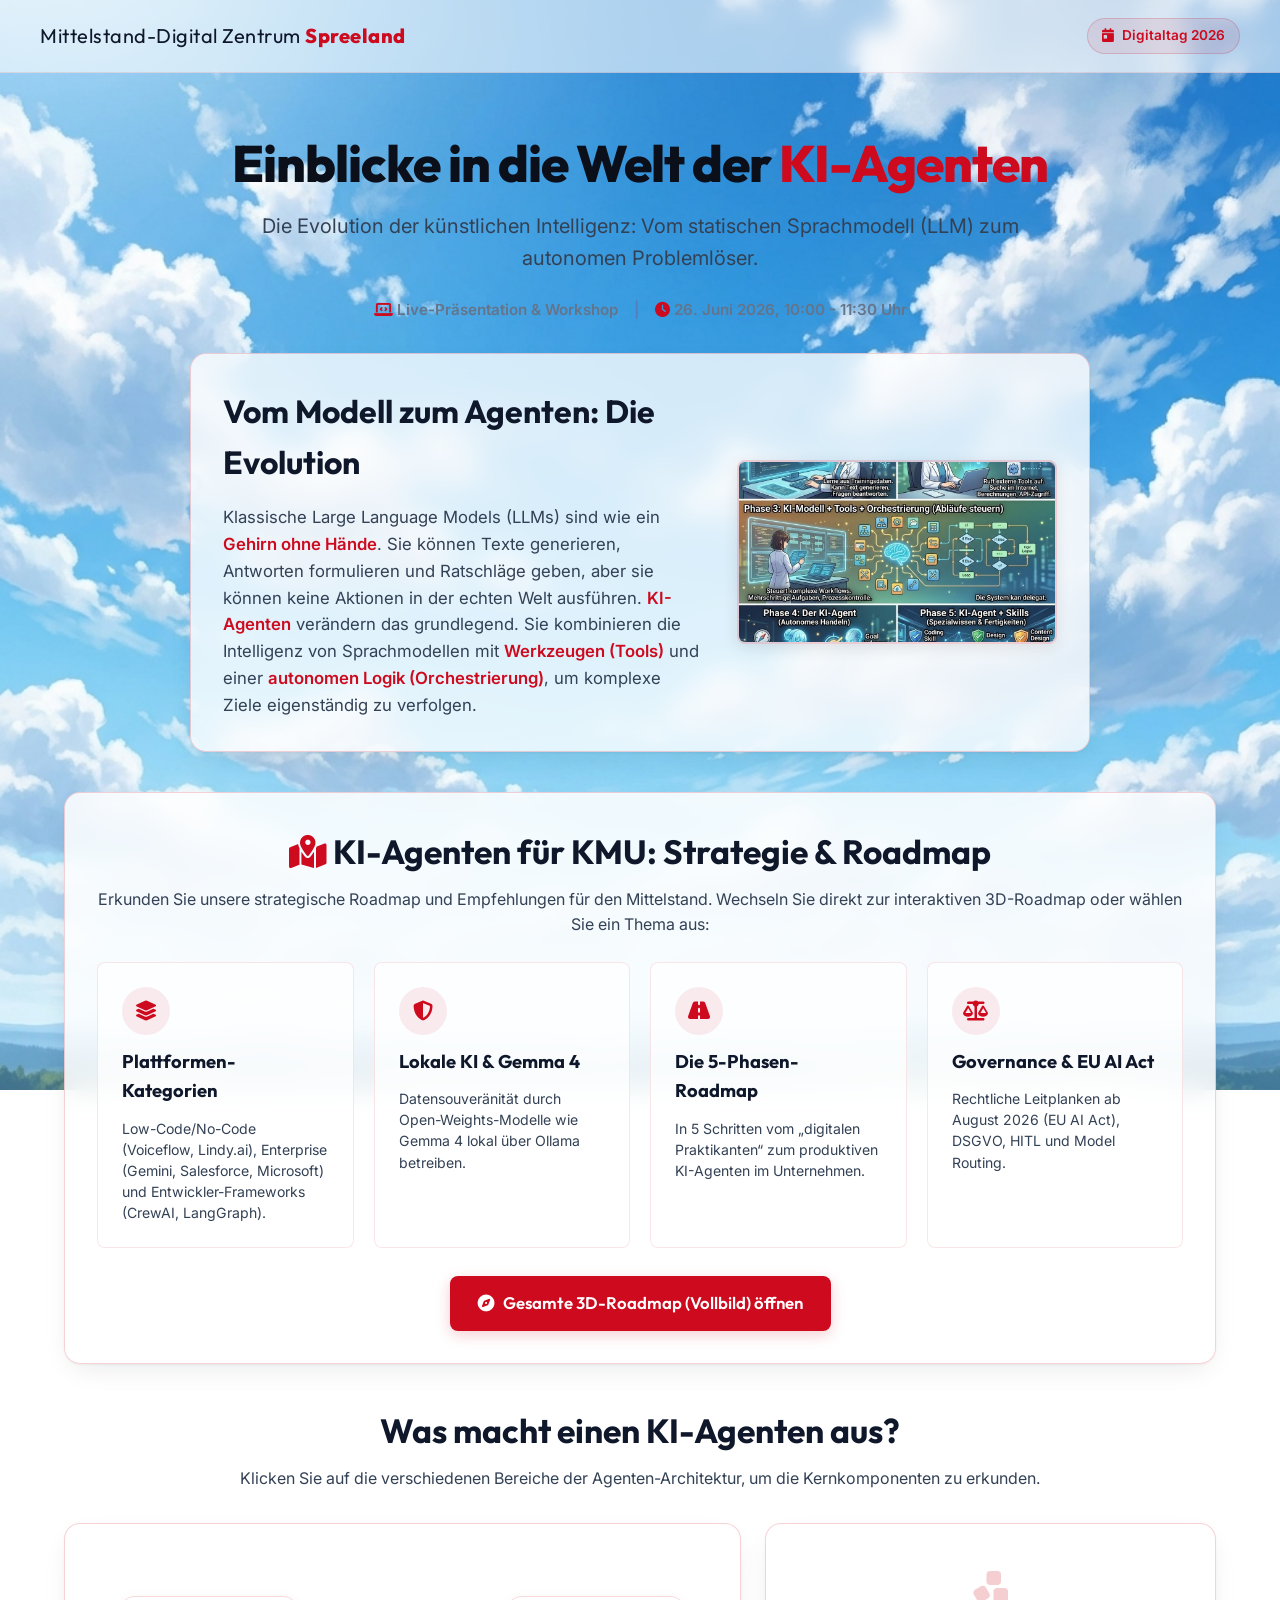
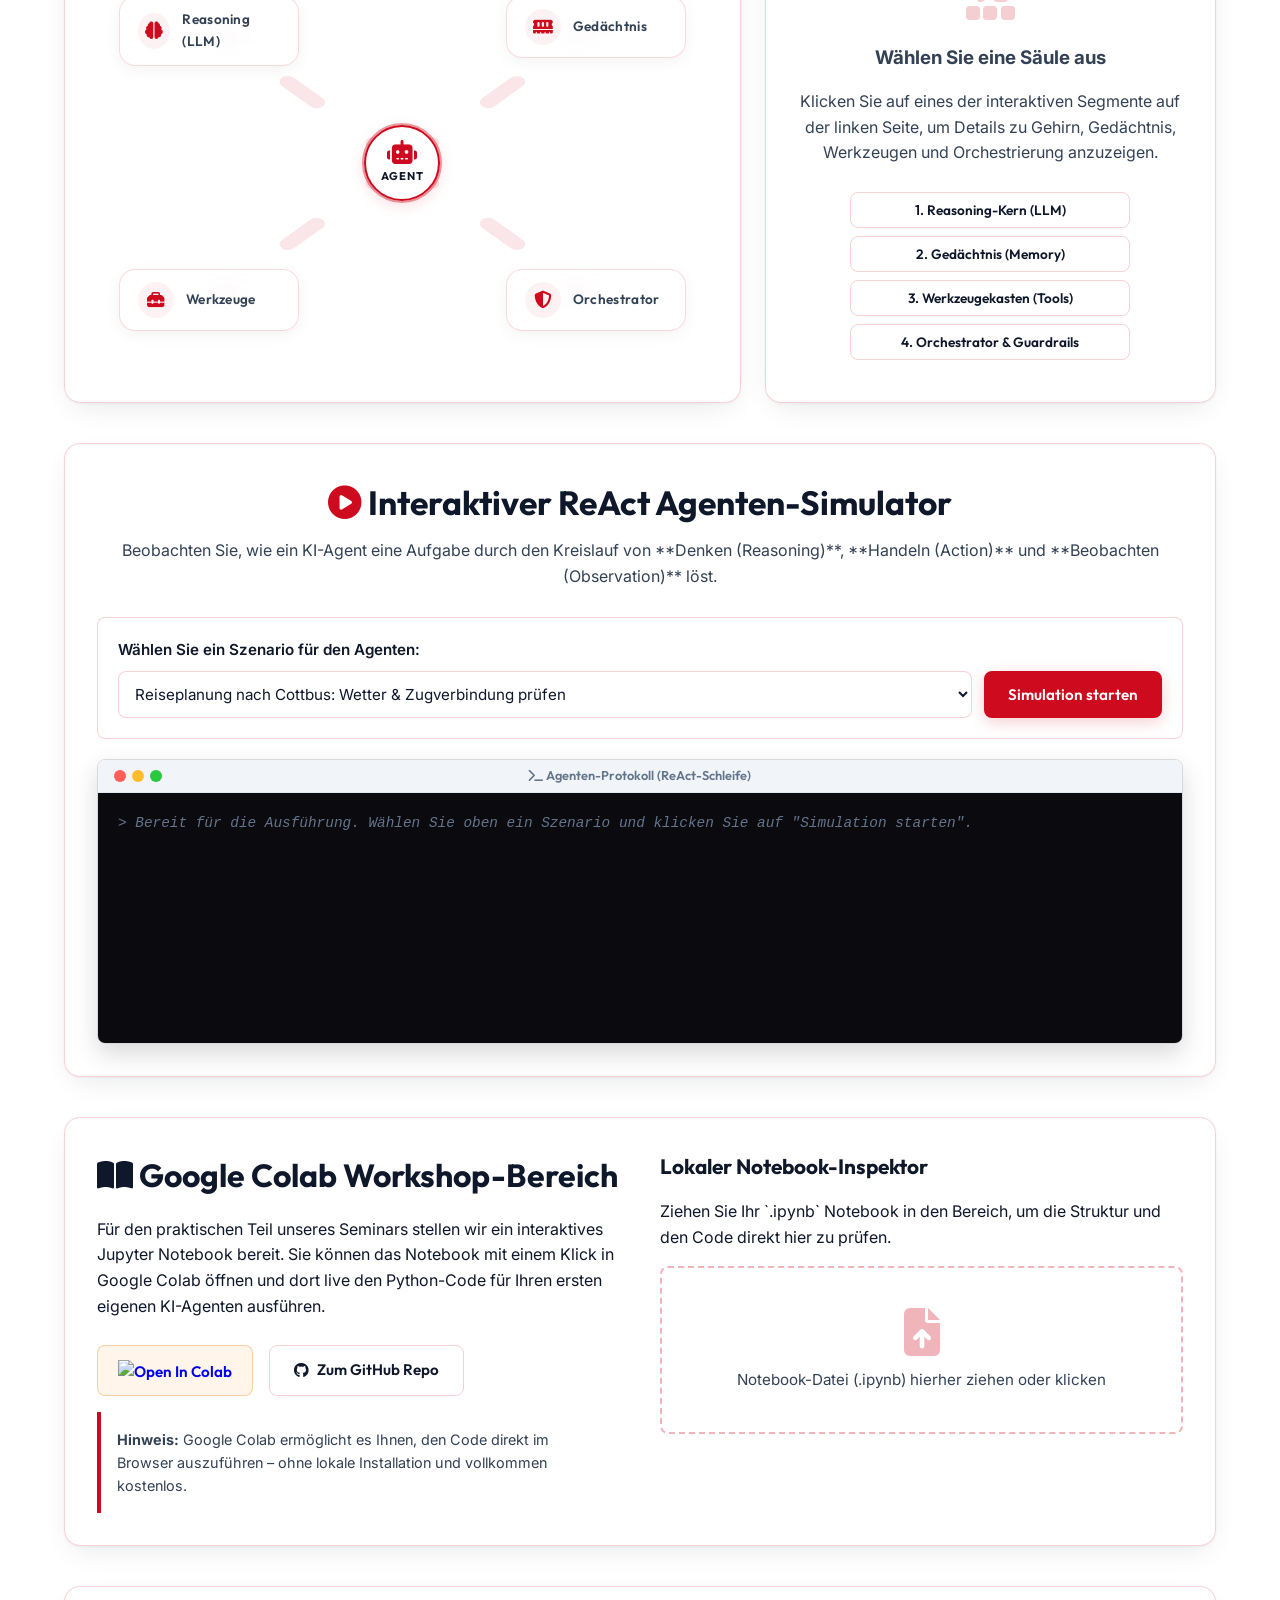
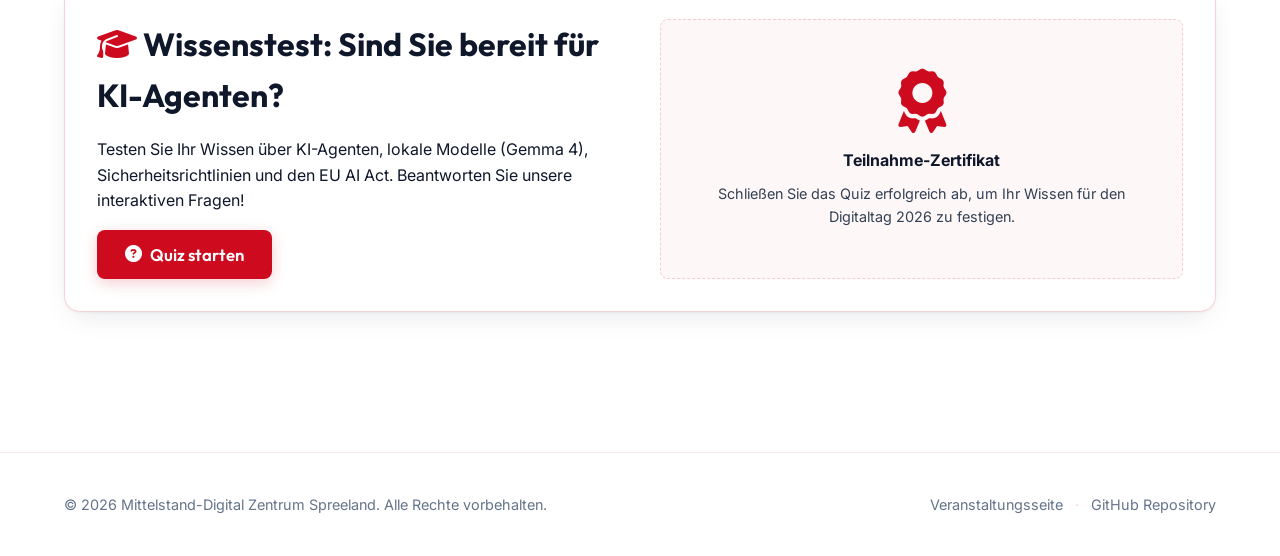
==== commit 8eeff4ed: "feat: add landing page and interactive KMU dashboard for KI-Agenten presentation" ====
--- a/static/index.html
+++ b/static/index.html
@@ -46,13 +46,26 @@
         
         <!-- Story section -->
         <section class="intro-card glass-panel">
-            <h2>Vom Modell zum Agenten: Die Evolution</h2>
-            <p>
-                Klassische Large Language Models (LLMs) sind wie ein <strong>Gehirn ohne Hände</strong>. Sie können Texte generieren, 
-                Antworten formulieren und Ratschläge geben, aber sie können keine Aktionen in der echten Welt ausführen. 
-                <strong>KI-Agenten</strong> verändern das grundlegend. Sie kombinieren die Intelligenz von Sprachmodellen mit 
-                <strong>Werkzeugen (Tools)</strong> und einer <strong>autonomen Logik (Orchestrierung)</strong>, um komplexe Ziele eigenständig zu verfolgen.
-            </p>
+            <div class="intro-layout">
+                <div class="intro-text">
+                    <h2>Vom Modell zum Agenten: Die Evolution</h2>
+                    <p>
+                        Klassische Large Language Models (LLMs) sind wie ein <strong>Gehirn ohne Hände</strong>. Sie können Texte generieren, 
+                        Antworten formulieren und Ratschläge geben, aber sie können keine Aktionen in der echten Welt ausführen. 
+                        <strong>KI-Agenten</strong> verändern das grundlegend. Sie kombinieren die Intelligenz von Sprachmodellen mit 
+                        <strong>Werkzeugen (Tools)</strong> und einer <strong>autonomen Logik (Orchestrierung)</strong>, um komplexe Ziele eigenständig zu verfolgen.
+                    </p>
+                </div>
+                <div class="intro-image-container">
+                    <div class="intro-image-wrapper" id="history-image-trigger" title="Klicken zum Vergrößern">
+                        <img src="/static/assets/agent-history.jpg" alt="Evolution der KI-Agenten" class="intro-history-img">
+                        <div class="image-overlay">
+                            <i class="fa-solid fa-magnifying-glass-plus overlay-icon"></i>
+                            <span>Bild vergrößern</span>
+                        </div>
+                    </div>
+                </div>
+            </div>
         </section>
 
         <!-- KMU Menu Section -->
@@ -88,30 +101,56 @@
             </div>
         </section>
 
-        <!-- 3D Interactive Presentation Section -->
+        <!-- Interactive Presentation Section -->
         <section class="presentation-section">
             <div class="section-header">
-                <h2>Die 4 Säulen eines KI-Agenten</h2>
-                <p>Navigieren Sie durch die 3D-Welt. Klicken Sie auf die rotierenden 3D-Objekte, um die Kernbereiche zu erkunden.</p>
+                <h2>Was macht einen KI-Agenten aus?</h2>
+                <p>Klicken Sie auf die verschiedenen Bereiche der Agenten-Architektur, um die Kernkomponenten zu erkunden.</p>
             </div>
             
             <div class="presentation-grid">
-                <!-- 3D Canvas Container -->
-                <div class="canvas-container glass-panel">
-                    <canvas id="three-canvas"></canvas>
-                    <div id="three-fallback-container" class="hidden" style="position: absolute; top: 0; left: 0; width: 100%; height: 100%; display: flex; flex-direction: column; justify-content: center; align-items: center; padding: 30px; background: #06060c; text-align: center; z-index: 2;">
-                        <i class="fa-solid fa-cubes placeholder-icon" style="font-size: 3rem; color: var(--color-primary); margin-bottom: 15px;"></i>
-                        <h3 style="color: white; margin-bottom: 10px;">Interaktive 4 Säulen</h3>
-                        <p style="color: #94a3b8; font-size: 0.9rem; margin-bottom: 20px; max-width: 400px;">Klicken Sie auf eine der Schaltflächen, um die Details zu den Kernkomponenten anzuzeigen:</p>
-                        <div class="quick-selectors" style="max-width: 320px; width: 100%;">
-                            <button class="btn btn-outline btn-sm" onclick="selectTopic(0)" style="width: 100%; margin-bottom: 8px; color: white; border-color: rgba(255,255,255,0.2);">1. Modell (Gehirn)</button>
-                            <button class="btn btn-outline btn-sm" onclick="selectTopic(1)" style="width: 100%; margin-bottom: 8px; color: white; border-color: rgba(255,255,255,0.2);">2. Werkzeuge (Hände)</button>
-                            <button class="btn btn-outline btn-sm" onclick="selectTopic(2)" style="width: 100%; margin-bottom: 8px; color: white; border-color: rgba(255,255,255,0.2);">3. Orchestrierung (Nervensystem)</button>
-                            <button class="btn btn-outline btn-sm" onclick="selectTopic(3)" style="width: 100%; color: white; border-color: rgba(255,255,255,0.2);">4. Bereitstellung (Praxis)</button>
-                        </div>
-                    </div>
-                    <div class="canvas-overlay-instruction" id="three-instruction-label">
-                        <i class="fa-solid fa-hand-pointer pulse-icon"></i> Klicken Sie auf ein 3D-Objekt zum Interagieren
+                <!-- Interactive Pillars Container -->
+                <div class="canvas-container glass-panel interactive-pillars-wrapper">
+                    <!-- SVG Network Connectors -->
+                    <svg class="connectors-svg" viewBox="0 0 100 100" preserveAspectRatio="none">
+                        <!-- Top-Left connection -->
+                        <path class="connector-path" d="M 50 50 L 22 22" id="connector-0"></path>
+                        <!-- Top-Right connection -->
+                        <path class="connector-path" d="M 50 50 L 78 22" id="connector-1"></path>
+                        <!-- Bottom-Left connection -->
+                        <path class="connector-path" d="M 50 50 L 22 78" id="connector-2"></path>
+                        <!-- Bottom-Right connection -->
+                        <path class="connector-path" d="M 50 50 L 78 78" id="connector-3"></path>
+                    </svg>
+                    
+                    <!-- Central Hub -->
+                    <div class="pillars-hub">
+                        <div class="hub-pulse"></div>
+                        <div class="hub-core">
+                            <i class="fa-solid fa-robot"></i>
+                            <span>Agent</span>
+                        </div>
+                    </div>
+
+                    <!-- 4 Pillars Cards -->
+                    <div class="pillar-card p-top-left" onclick="selectTopic(0)">
+                        <div class="pillar-icon-box"><i class="fa-solid fa-brain"></i></div>
+                        <span class="pillar-title">Reasoning (LLM)</span>
+                    </div>
+
+                    <div class="pillar-card p-top-right" onclick="selectTopic(1)">
+                        <div class="pillar-icon-box"><i class="fa-solid fa-memory"></i></div>
+                        <span class="pillar-title">Gedächtnis</span>
+                    </div>
+
+                    <div class="pillar-card p-bottom-left" onclick="selectTopic(2)">
+                        <div class="pillar-icon-box"><i class="fa-solid fa-toolbox"></i></div>
+                        <span class="pillar-title">Werkzeuge</span>
+                    </div>
+
+                    <div class="pillar-card p-bottom-right" onclick="selectTopic(3)">
+                        <div class="pillar-icon-box"><i class="fa-solid fa-shield-halved"></i></div>
+                        <span class="pillar-title">Orchestrator</span>
                     </div>
                 </div>
 
@@ -120,12 +159,12 @@
                     <div class="panel-placeholder" id="panel-placeholder-content">
                         <i class="fa-solid fa-cubes-stacked placeholder-icon"></i>
                         <h3>Wählen Sie eine Säule aus</h3>
-                        <p>Klicken Sie auf eines der schwebenden 3D-Objekte auf der linken Seite, um Details zu Gehirn, Werkzeugen, Orchestrierung und Bereitstellung anzuzeigen.</p>
+                        <p>Klicken Sie auf eines der interaktiven Segmente auf der linken Seite, um Details zu Gehirn, Gedächtnis, Werkzeugen und Orchestrierung anzuzeigen.</p>
                         <div class="quick-selectors">
-                            <button class="btn btn-outline btn-sm" onclick="selectTopic(0)">1. Modell (Gehirn)</button>
-                            <button class="btn btn-outline btn-sm" onclick="selectTopic(1)">2. Werkzeuge (Hände)</button>
-                            <button class="btn btn-outline btn-sm" onclick="selectTopic(2)">3. Orchestrierung (Nervensystem)</button>
-                            <button class="btn btn-outline btn-sm" onclick="selectTopic(3)">4. Bereitstellung (Praxis)</button>
+                            <button class="btn btn-outline btn-sm" onclick="selectTopic(0)">1. Reasoning-Kern (LLM)</button>
+                            <button class="btn btn-outline btn-sm" onclick="selectTopic(1)">2. Gedächtnis (Memory)</button>
+                            <button class="btn btn-outline btn-sm" onclick="selectTopic(2)">3. Werkzeugekasten (Tools)</button>
+                            <button class="btn btn-outline btn-sm" onclick="selectTopic(3)">4. Orchestrator & Guardrails</button>
                         </div>
                     </div>
                     
@@ -265,13 +304,9 @@
         </div>
     </footer>
 
-    <!-- Three.js from CDN -->
-    <script src="https://cdnjs.cloudflare.com/ajax/libs/three.js/r128/three.min.js"></script>
-    
-    <!-- Three.js shaders or additional geometries if needed -->
     <!-- Custom Scripts -->
-    <script src="/static/js/three-scene.js"></script>
     <script src="/static/js/main.js"></script>
+
     <!-- Quiz Modal overlay -->
     <div id="quiz-modal" class="modal-overlay hidden">
         <div class="modal-content glass-panel">
@@ -301,5 +336,18 @@
         </div>
     </div>
 
+    <!-- Image Lightbox Modal -->
+    <div id="image-modal" class="modal-overlay hidden">
+        <div class="modal-content glass-panel" style="max-width: 900px; padding: 24px; text-align: center; position: relative;">
+            <div class="modal-header">
+                <h3><i class="fa-solid fa-clock-rotate-left text-highlight"></i> Evolution der KI-Agenten</h3>
+                <button class="btn-close" id="btn-close-image-modal"><i class="fa-solid fa-xmark"></i></button>
+            </div>
+            <div class="modal-body" style="padding-top: 10px;">
+                <img src="/static/assets/agent-history.jpg" alt="Evolution der KI-Agenten" style="width: 100%; height: auto; border-radius: var(--border-radius-sm); border: 1px solid var(--color-border); box-shadow: var(--shadow-premium);">
+            </div>
+        </div>
+    </div>
+
 </body>
 </html>
--- a/static/css/style.css
+++ b/static/css/style.css
@@ -905,7 +905,7 @@
     width: 100%;
     height: 100%;
     display: block;
-    background: #06060c;
+    background: transparent; /* Allows office background image to show */
 }
 
 .roadmap-back-btn {
@@ -915,26 +915,83 @@
     z-index: 10;
 }
 
-.roadmap-sidebar {
+/* Clickable Sidebar Menu Toggle Button */
+.roadmap-sidebar-toggle {
     position: absolute;
     top: 20px;
     right: 20px;
-    width: 440px;
-    max-height: calc(100vh - 40px);
-    overflow-y: auto;
-    z-index: 10;
-    animation: slide-in-right 0.4s cubic-bezier(0.16, 1, 0.3, 1);
-    display: flex;
-    flex-direction: column;
+    z-index: 20; /* Keep above the sidebar overlay */
+    transition: var(--transition-smooth);
+    box-shadow: 0 4px 15px rgba(0, 0, 0, 0.2);
+    display: flex;
+    align-items: center;
+    gap: 8px;
+}
+
+.roadmap-sidebar-toggle.active {
+    background-color: var(--color-text-main);
+    border-color: var(--color-text-main);
+    color: white;
+}
+
+/* Sidebar Details Panel - Collapsed by default, opens to cover half the screen */
+.roadmap-sidebar {
+    position: absolute;
+    top: 0;
+    right: 0;
+    width: 50vw; /* Takes half the screen */
+    max-width: 50%;
+    height: 100vh;
+    max-height: 100vh;
+    margin: 0;
+    border-radius: 0;
+    border-top: none;
+    border-right: none;
+    border-bottom: none;
+    border-left: 1px solid var(--color-border);
+    background: rgba(255, 255, 255, 0.9) !important; /* Premium light glass overlay */
+    backdrop-filter: blur(20px);
+    -webkit-backdrop-filter: blur(20px);
+    z-index: 15;
+    transform: translateX(100%); /* Start off-screen */
+    transition: transform 0.45s cubic-bezier(0.16, 1, 0.3, 1);
+    display: flex;
+    flex-direction: column;
+    padding: 80px 40px 40px 40px; /* Generous spacing, leaving room for top controls */
+}
+
+.roadmap-sidebar.open {
+    transform: translateX(0); /* Slide open */
+    box-shadow: -10px 0 35px rgba(0, 0, 0, 0.15);
 }
 
 @media (max-width: 768px) {
     .roadmap-sidebar {
-        width: calc(100% - 40px);
-        right: 20px;
+        width: 100vw;
+        max-width: 100%;
+        height: 60vh;
+        max-height: 60vh;
+        top: auto;
+        bottom: 0;
+        border-left: none;
+        border-top: 1px solid var(--color-border);
+        transform: translateY(100%); /* Slides from bottom on mobile */
+        padding: 40px 20px 20px 20px;
+    }
+    
+    .roadmap-sidebar.open {
+        transform: translateY(0);
+    }
+    
+    .roadmap-sidebar-toggle {
         top: auto;
         bottom: 20px;
-        max-height: 60vh;
+        transition: bottom 0.45s cubic-bezier(0.16, 1, 0.3, 1);
+    }
+    
+    /* Move toggle button above sidebar when open on mobile */
+    .roadmap-sidebar.open ~ .roadmap-sidebar-toggle {
+        bottom: calc(60vh + 20px);
     }
 }
 
@@ -1173,3 +1230,319 @@
     background-size: cover !important;
 }
 
+/* ==========================================================================
+   Interactive Pillars & SVG Connectors Styles
+   ========================================================================== */
+
+.interactive-pillars-wrapper {
+    position: relative;
+    background: rgba(255, 255, 255, 0.78) !important; /* Premium light glassmorphism */
+    backdrop-filter: blur(14px) !important;
+    -webkit-backdrop-filter: blur(14px) !important;
+    border: 1px solid var(--color-border) !important;
+    box-shadow: var(--shadow-premium) !important;
+    display: block;
+    height: 480px;
+    overflow: hidden;
+}
+
+.connectors-svg {
+    position: absolute;
+    top: 0;
+    left: 0;
+    width: 100%;
+    height: 100%;
+    pointer-events: none;
+    z-index: 1;
+}
+
+.connector-path {
+    fill: none;
+    stroke: rgba(205, 10, 30, 0.1); /* Light red tint for paths */
+    stroke-width: 2.5;
+    stroke-linecap: round;
+    stroke-dasharray: 6 12;
+    transition: var(--transition-smooth);
+    animation: flow 4s linear infinite;
+}
+
+/* Flow animation for SVG dashes */
+@keyframes flow {
+    to {
+        stroke-dashoffset: -36;
+    }
+}
+
+.connector-path.active {
+    stroke: var(--color-primary);
+    stroke-width: 3.5;
+    filter: drop-shadow(0 0 5px rgba(205, 10, 30, 0.4));
+    animation-duration: 1.5s;
+}
+
+/* Central Hub */
+.pillars-hub {
+    position: absolute;
+    top: 50%;
+    left: 50%;
+    transform: translate(-50%, -50%);
+    width: 80px;
+    height: 80px;
+    z-index: 3;
+    display: flex;
+    justify-content: center;
+    align-items: center;
+}
+
+.hub-pulse {
+    position: absolute;
+    width: 100%;
+    height: 100%;
+    border-radius: 50%;
+    border: 2px solid rgba(205, 10, 30, 0.4);
+    animation: pulse-glow 2.5s cubic-bezier(0.24, 0, 0.38, 1) infinite;
+}
+
+@keyframes pulse-glow {
+    0% { transform: scale(0.85); opacity: 0.8; }
+    50% { transform: scale(1.25); opacity: 0.4; }
+    100% { transform: scale(1.65); opacity: 0; }
+}
+
+.hub-core {
+    position: absolute;
+    width: 76px;
+    height: 76px;
+    border-radius: 50%;
+    background: rgba(255, 255, 255, 0.95);
+    border: 2px solid var(--color-primary);
+    box-shadow: 0 4px 15px rgba(205, 10, 30, 0.15);
+    display: flex;
+    flex-direction: column;
+    justify-content: center;
+    align-items: center;
+    color: var(--color-text-main);
+    gap: 4px;
+}
+
+.hub-core i {
+    font-size: 1.5rem;
+    color: var(--color-primary);
+}
+
+.hub-core span {
+    font-size: 0.7rem;
+    font-family: var(--font-headings);
+    font-weight: 700;
+    text-transform: uppercase;
+    letter-spacing: 1px;
+}
+
+/* Pillar Cards */
+.pillar-card {
+    position: absolute;
+    z-index: 4;
+    cursor: pointer;
+    width: 180px;
+    background: rgba(255, 255, 255, 0.85);
+    backdrop-filter: blur(10px);
+    -webkit-backdrop-filter: blur(10px);
+    border: 1px solid rgba(205, 10, 30, 0.15);
+    border-radius: var(--border-radius-md);
+    padding: 12px 18px;
+    display: flex;
+    align-items: center;
+    gap: 12px;
+    color: var(--color-text-muted);
+    box-shadow: 0 4px 15px rgba(0, 0, 0, 0.05);
+    transition: var(--transition-smooth);
+}
+
+.pillar-card:hover {
+    transform: scale(1.05) translateY(-2px);
+    background: rgba(255, 255, 255, 0.98);
+    border-color: rgba(205, 10, 30, 0.35);
+    box-shadow: 0 8px 25px rgba(205, 10, 30, 0.08);
+    color: var(--color-text-main);
+}
+
+.pillar-card.active {
+    background: rgba(205, 10, 30, 0.06) !important;
+    border-color: var(--color-primary) !important;
+    box-shadow: 0 8px 25px rgba(205, 10, 30, 0.12), 0 0 10px var(--color-primary-glow) !important;
+    color: var(--color-text-main) !important;
+}
+
+.pillar-icon-box {
+    width: 36px;
+    height: 36px;
+    border-radius: 50%;
+    background: rgba(205, 10, 30, 0.05);
+    display: flex;
+    justify-content: center;
+    align-items: center;
+    font-size: 1.1rem;
+    color: var(--color-primary);
+    transition: var(--transition-smooth);
+}
+
+.pillar-card.active .pillar-icon-box {
+    background: var(--color-primary);
+    color: white;
+}
+
+.pillar-title {
+    font-size: 0.85rem;
+    font-family: var(--font-headings);
+    font-weight: 600;
+    letter-spacing: 0.3px;
+}
+
+/* Card Absolute Positions */
+.p-top-left {
+    top: 15%;
+    left: 8%;
+}
+
+.p-top-right {
+    top: 15%;
+    right: 8%;
+}
+
+.p-bottom-left {
+    bottom: 15%;
+    left: 8%;
+}
+
+.p-bottom-right {
+    bottom: 15%;
+    right: 8%;
+}
+
+/* Responsive Overrides for Pillars */
+@media (max-width: 992px) {
+    .p-top-left { left: 4%; }
+    .p-top-right { right: 4%; }
+    .p-bottom-left { left: 4%; }
+    .p-bottom-right { right: 4%; }
+}
+
+@media (max-width: 768px) {
+    .interactive-pillars-wrapper {
+        height: auto;
+        padding: 24px;
+        display: block;
+    }
+    
+    .connectors-svg,
+    .pillars-hub {
+        display: none;
+    }
+    
+    .interactive-pillars-wrapper {
+        display: grid;
+        grid-template-columns: repeat(2, 1fr);
+        gap: 16px;
+    }
+    
+    .pillar-card {
+        position: static;
+        width: 100%;
+        padding: 14px 20px;
+    }
+}
+
+@media (max-width: 480px) {
+    .interactive-pillars-wrapper {
+        grid-template-columns: 1fr;
+    }
+}
+
+/* ==========================================================================
+   Evolution Section & Lightbox Styles
+   ========================================================================== */
+
+.intro-layout {
+    display: grid;
+    grid-template-columns: 1.2fr 0.8fr;
+    gap: 32px;
+    align-items: center;
+    text-align: left;
+}
+
+@media (max-width: 768px) {
+    .intro-layout {
+        grid-template-columns: 1fr;
+        gap: 24px;
+        text-align: center;
+    }
+}
+
+.intro-text h2 {
+    font-family: var(--font-headings);
+    font-size: 2rem;
+    margin-bottom: 16px;
+    color: var(--color-text-main);
+}
+
+.intro-image-container {
+    display: flex;
+    justify-content: center;
+    align-items: center;
+}
+
+.intro-image-wrapper {
+    position: relative;
+    border-radius: var(--border-radius-sm);
+    overflow: hidden;
+    cursor: pointer;
+    box-shadow: 0 4px 15px rgba(0, 0, 0, 0.1);
+    border: 2px solid var(--color-border);
+    transition: var(--transition-smooth);
+    width: 100%;
+    max-width: 320px;
+}
+
+.intro-image-wrapper:hover {
+    transform: scale(1.03);
+    border-color: var(--color-primary);
+    box-shadow: 0 10px 25px rgba(205, 10, 30, 0.15);
+}
+
+.intro-history-img {
+    width: 100%;
+    height: auto;
+    max-height: 180px;
+    object-fit: cover;
+    display: block;
+}
+
+.image-overlay {
+    position: absolute;
+    top: 0;
+    left: 0;
+    width: 100%;
+    height: 100%;
+    background: rgba(15, 23, 42, 0.65);
+    display: flex;
+    flex-direction: column;
+    justify-content: center;
+    align-items: center;
+    gap: 8px;
+    color: white;
+    font-weight: 600;
+    font-size: 0.9rem;
+    opacity: 0;
+    transition: var(--transition-smooth);
+}
+
+.intro-image-wrapper:hover .image-overlay {
+    opacity: 1;
+}
+
+.overlay-icon {
+    font-size: 1.8rem;
+    color: white;
+}
+
+
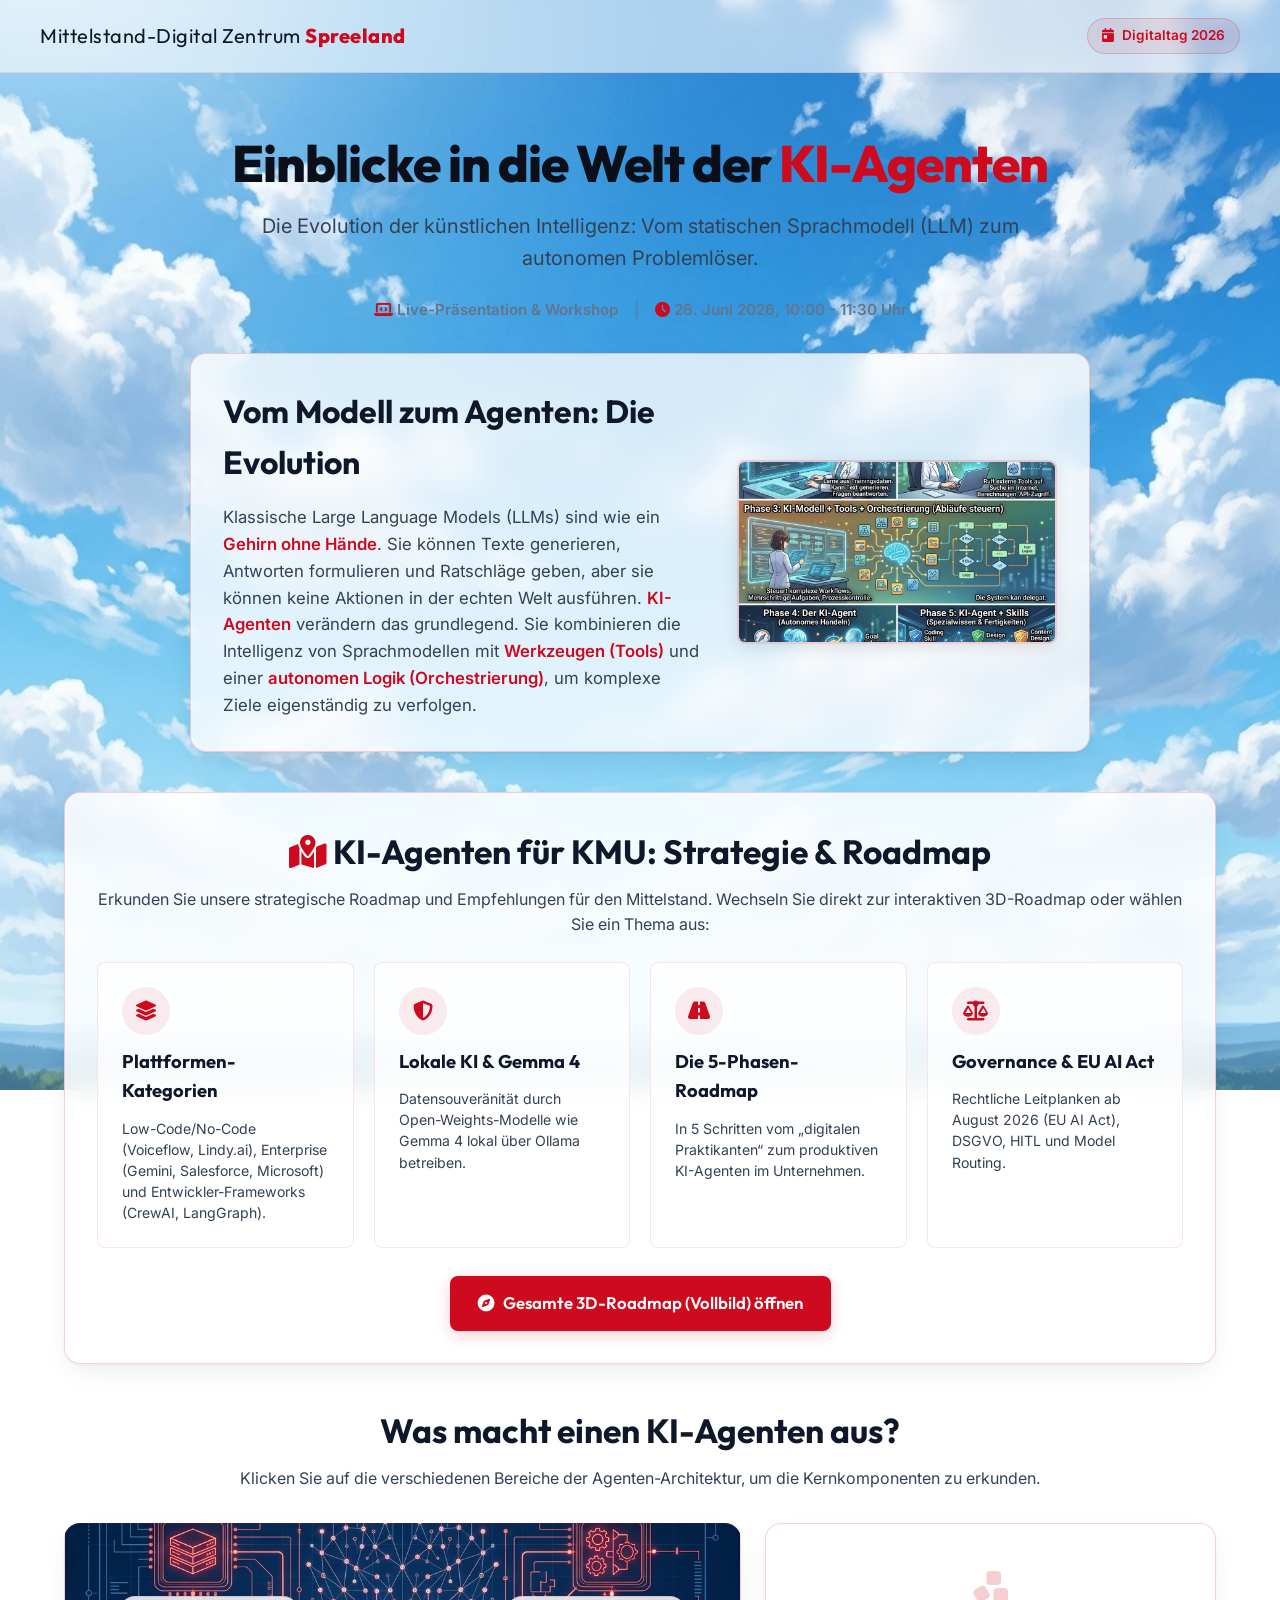
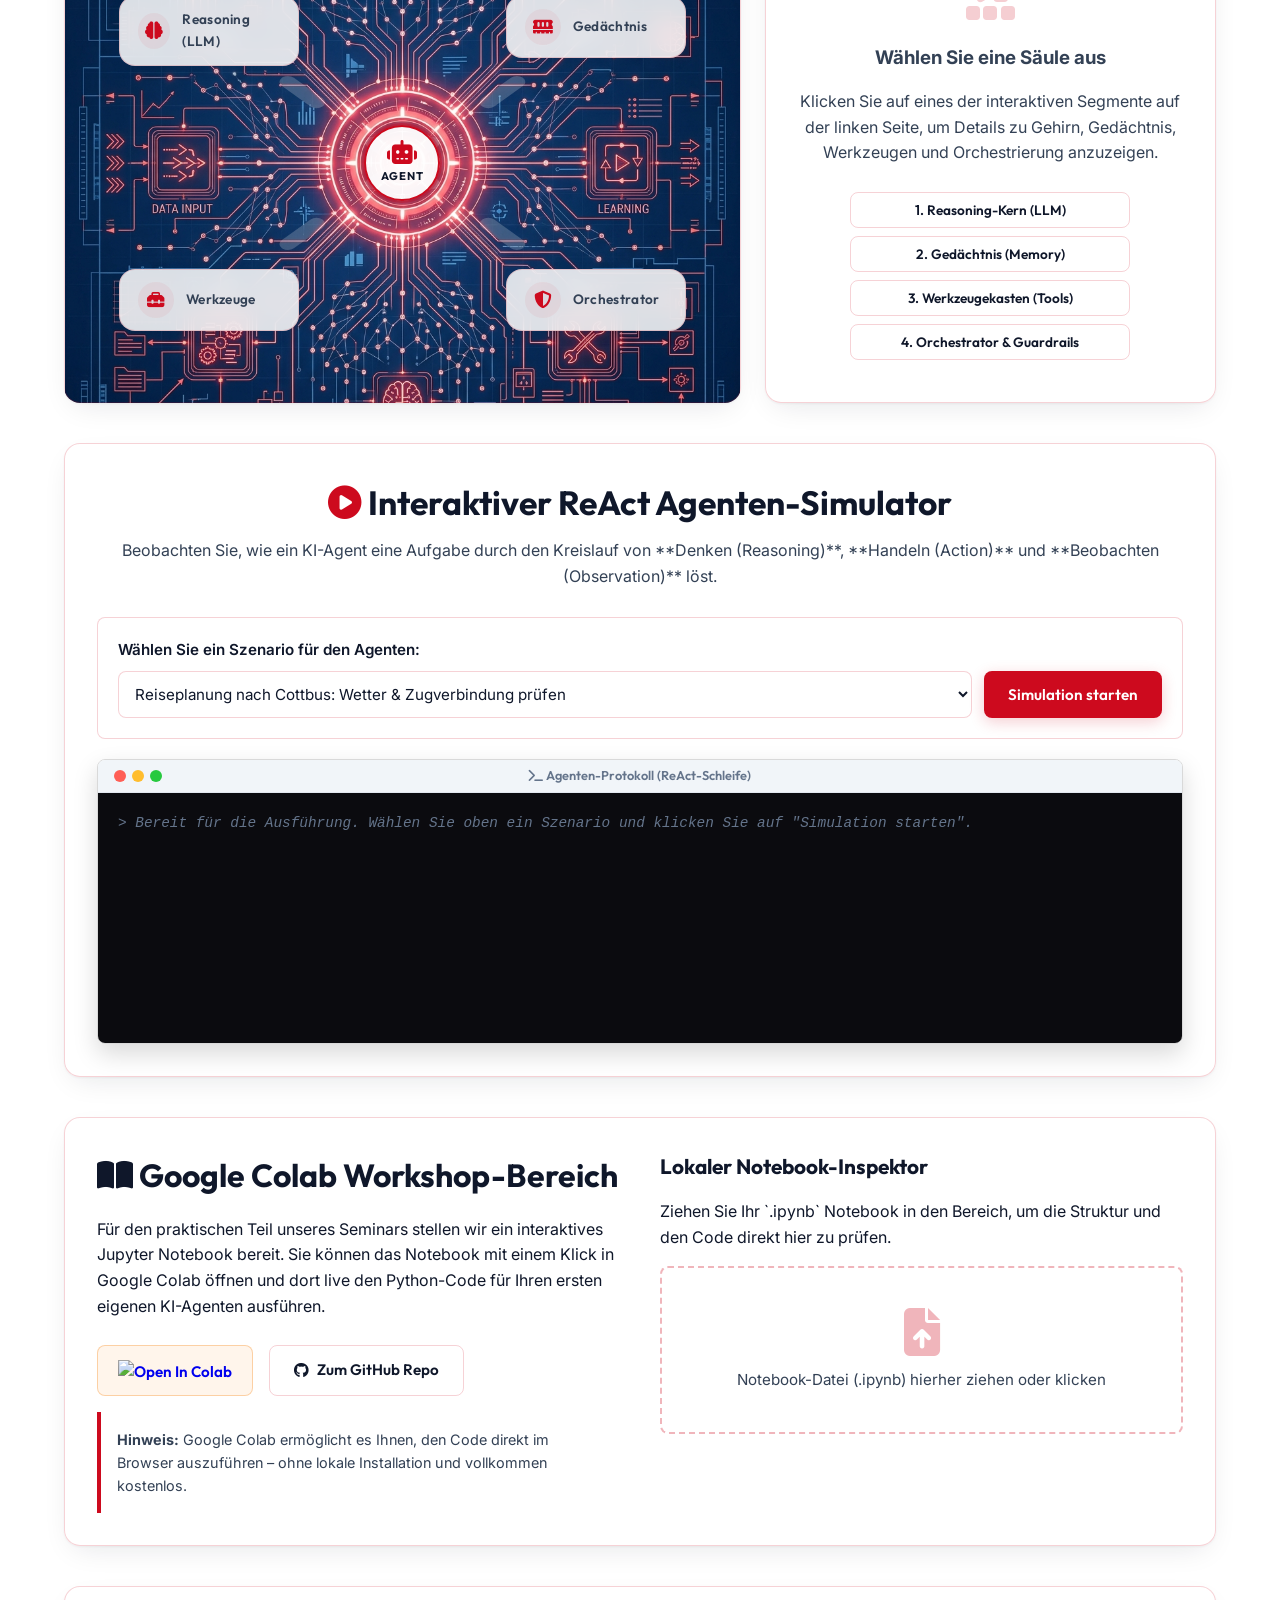
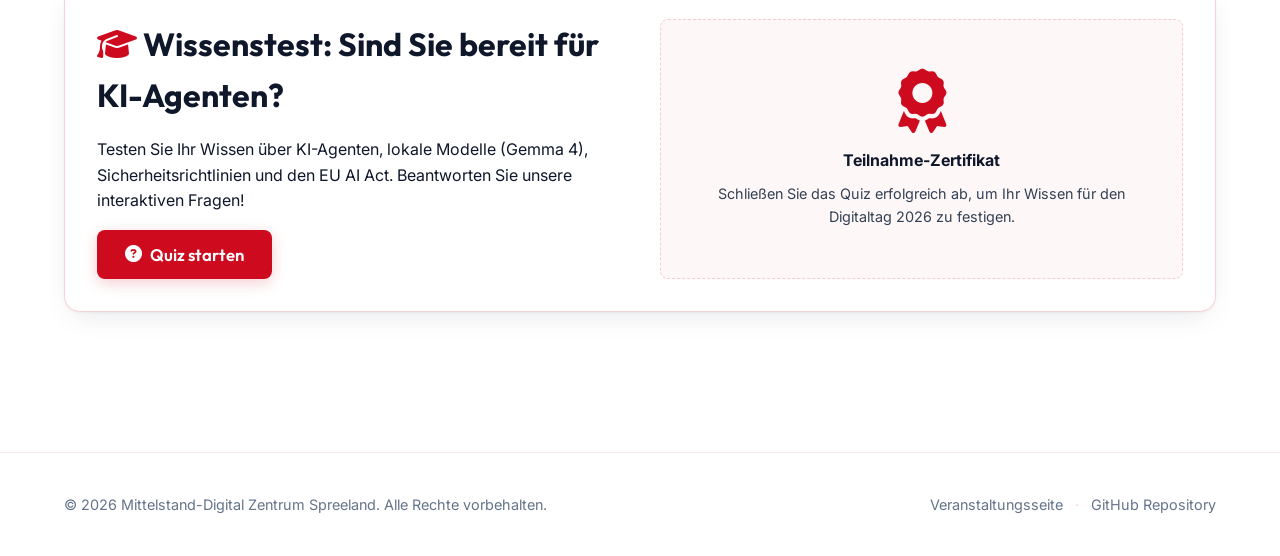
==== commit ed611eb4: "Refactor: Convert absolute paths to relative to support GitHub Pages and Cloud Run" ====
--- a/static/index.html
+++ b/static/index.html
@@ -14,7 +14,7 @@
     <link rel="stylesheet" href="https://cdnjs.cloudflare.com/ajax/libs/font-awesome/6.4.0/css/all.min.css">
     
     <!-- Custom CSS -->
-    <link rel="stylesheet" href="/static/css/style.css">
+    <link rel="stylesheet" href="css/style.css">
 </head>
 <body>
 
@@ -58,7 +58,7 @@
                 </div>
                 <div class="intro-image-container">
                     <div class="intro-image-wrapper" id="history-image-trigger" title="Klicken zum Vergrößern">
-                        <img src="/static/assets/agent-history.jpg" alt="Evolution der KI-Agenten" class="intro-history-img">
+                        <img src="assets/agent-history.jpg" alt="Evolution der KI-Agenten" class="intro-history-img">
                         <div class="image-overlay">
                             <i class="fa-solid fa-magnifying-glass-plus overlay-icon"></i>
                             <span>Bild vergrößern</span>
@@ -75,29 +75,29 @@
                 <p>Erkunden Sie unsere strategische Roadmap und Empfehlungen für den Mittelstand. Wechseln Sie direkt zur interaktiven 3D-Roadmap oder wählen Sie ein Thema aus:</p>
             </div>
             <div class="kmu-menu-grid">
-                <a href="/static/kmu.html?topic=0" class="kmu-menu-card">
+                <a href="kmu.html?topic=0" class="kmu-menu-card">
                     <div class="card-icon-container"><i class="fa-solid fa-layer-group card-icon"></i></div>
                     <h3>Plattformen-Kategorien</h3>
                     <p>Low-Code/No-Code (Voiceflow, Lindy.ai), Enterprise (Gemini, Salesforce, Microsoft) und Entwickler-Frameworks (CrewAI, LangGraph).</p>
                 </a>
-                <a href="/static/kmu.html?topic=1" class="kmu-menu-card">
+                <a href="kmu.html?topic=1" class="kmu-menu-card">
                     <div class="card-icon-container"><i class="fa-solid fa-shield-halved card-icon"></i></div>
                     <h3>Lokale KI & Gemma 4</h3>
                     <p>Datensouveränität durch Open-Weights-Modelle wie Gemma 4 lokal über Ollama betreiben.</p>
                 </a>
-                <a href="/static/kmu.html?topic=2" class="kmu-menu-card">
+                <a href="kmu.html?topic=2" class="kmu-menu-card">
                     <div class="card-icon-container"><i class="fa-solid fa-road card-icon"></i></div>
                     <h3>Die 5-Phasen-Roadmap</h3>
                     <p>In 5 Schritten vom „digitalen Praktikanten“ zum produktiven KI-Agenten im Unternehmen.</p>
                 </a>
-                <a href="/static/kmu.html?topic=3" class="kmu-menu-card">
+                <a href="kmu.html?topic=3" class="kmu-menu-card">
                     <div class="card-icon-container"><i class="fa-solid fa-scale-balanced card-icon"></i></div>
                     <h3>Governance & EU AI Act</h3>
                     <p>Rechtliche Leitplanken ab August 2026 (EU AI Act), DSGVO, HITL und Model Routing.</p>
                 </a>
             </div>
             <div class="kmu-menu-footer">
-                <a href="/static/kmu.html" class="btn btn-primary btn-lg"><i class="fa-solid fa-compass"></i> Gesamte 3D-Roadmap (Vollbild) öffnen</a>
+                <a href="kmu.html" class="btn btn-primary btn-lg"><i class="fa-solid fa-compass"></i> Gesamte 3D-Roadmap (Vollbild) öffnen</a>
             </div>
         </section>
 
@@ -305,7 +305,7 @@
     </footer>
 
     <!-- Custom Scripts -->
-    <script src="/static/js/main.js"></script>
+    <script src="js/main.js"></script>
 
     <!-- Quiz Modal overlay -->
     <div id="quiz-modal" class="modal-overlay hidden">
@@ -344,7 +344,7 @@
                 <button class="btn-close" id="btn-close-image-modal"><i class="fa-solid fa-xmark"></i></button>
             </div>
             <div class="modal-body" style="padding-top: 10px;">
-                <img src="/static/assets/agent-history.jpg" alt="Evolution der KI-Agenten" style="width: 100%; height: auto; border-radius: var(--border-radius-sm); border: 1px solid var(--color-border); box-shadow: var(--shadow-premium);">
+                <img src="assets/agent-history.jpg" alt="Evolution der KI-Agenten" style="width: 100%; height: auto; border-radius: var(--border-radius-sm); border: 1px solid var(--color-border); box-shadow: var(--shadow-premium);">
             </div>
         </div>
     </div>
--- a/static/css/style.css
+++ b/static/css/style.css
@@ -48,7 +48,7 @@
 }
 
 body {
-    background: url('/static/assets/blue_sky_clouds.png') no-repeat center center fixed;
+    background: url('../assets/blue_sky_clouds.png') no-repeat center center fixed;
     background-size: cover;
     color: var(--color-text-main);
     font-family: var(--font-body);
@@ -899,6 +899,8 @@
     height: 100vh;
     position: relative;
     overflow: hidden;
+    background: url('../assets/future_workplace.png') no-repeat center center;
+    background-size: cover;
 }
 
 #roadmap-canvas {
@@ -1226,7 +1228,7 @@
 
 /* Background image overrides for kmu.html */
 .kmu-page-body {
-    background: url('/static/assets/future_workplace.png') no-repeat center center fixed !important;
+    background: url('../assets/future_workplace.png') no-repeat center center fixed !important;
     background-size: cover !important;
 }
 
@@ -1236,9 +1238,8 @@
 
 .interactive-pillars-wrapper {
     position: relative;
-    background: rgba(255, 255, 255, 0.78) !important; /* Premium light glassmorphism */
-    backdrop-filter: blur(14px) !important;
-    -webkit-backdrop-filter: blur(14px) !important;
+    background: url('../assets/agent_schematic.png') no-repeat center center !important;
+    background-size: cover !important;
     border: 1px solid var(--color-border) !important;
     box-shadow: var(--shadow-premium) !important;
     display: block;
@@ -1258,7 +1259,7 @@
 
 .connector-path {
     fill: none;
-    stroke: rgba(205, 10, 30, 0.1); /* Light red tint for paths */
+    stroke: rgba(255, 255, 255, 0.2); /* Lighter path color for contrast on dark blueprint image */
     stroke-width: 2.5;
     stroke-linecap: round;
     stroke-dasharray: 6 12;
@@ -1323,6 +1324,7 @@
     align-items: center;
     color: var(--color-text-main);
     gap: 4px;
+    z-index: 5;
 }
 
 .hub-core i {
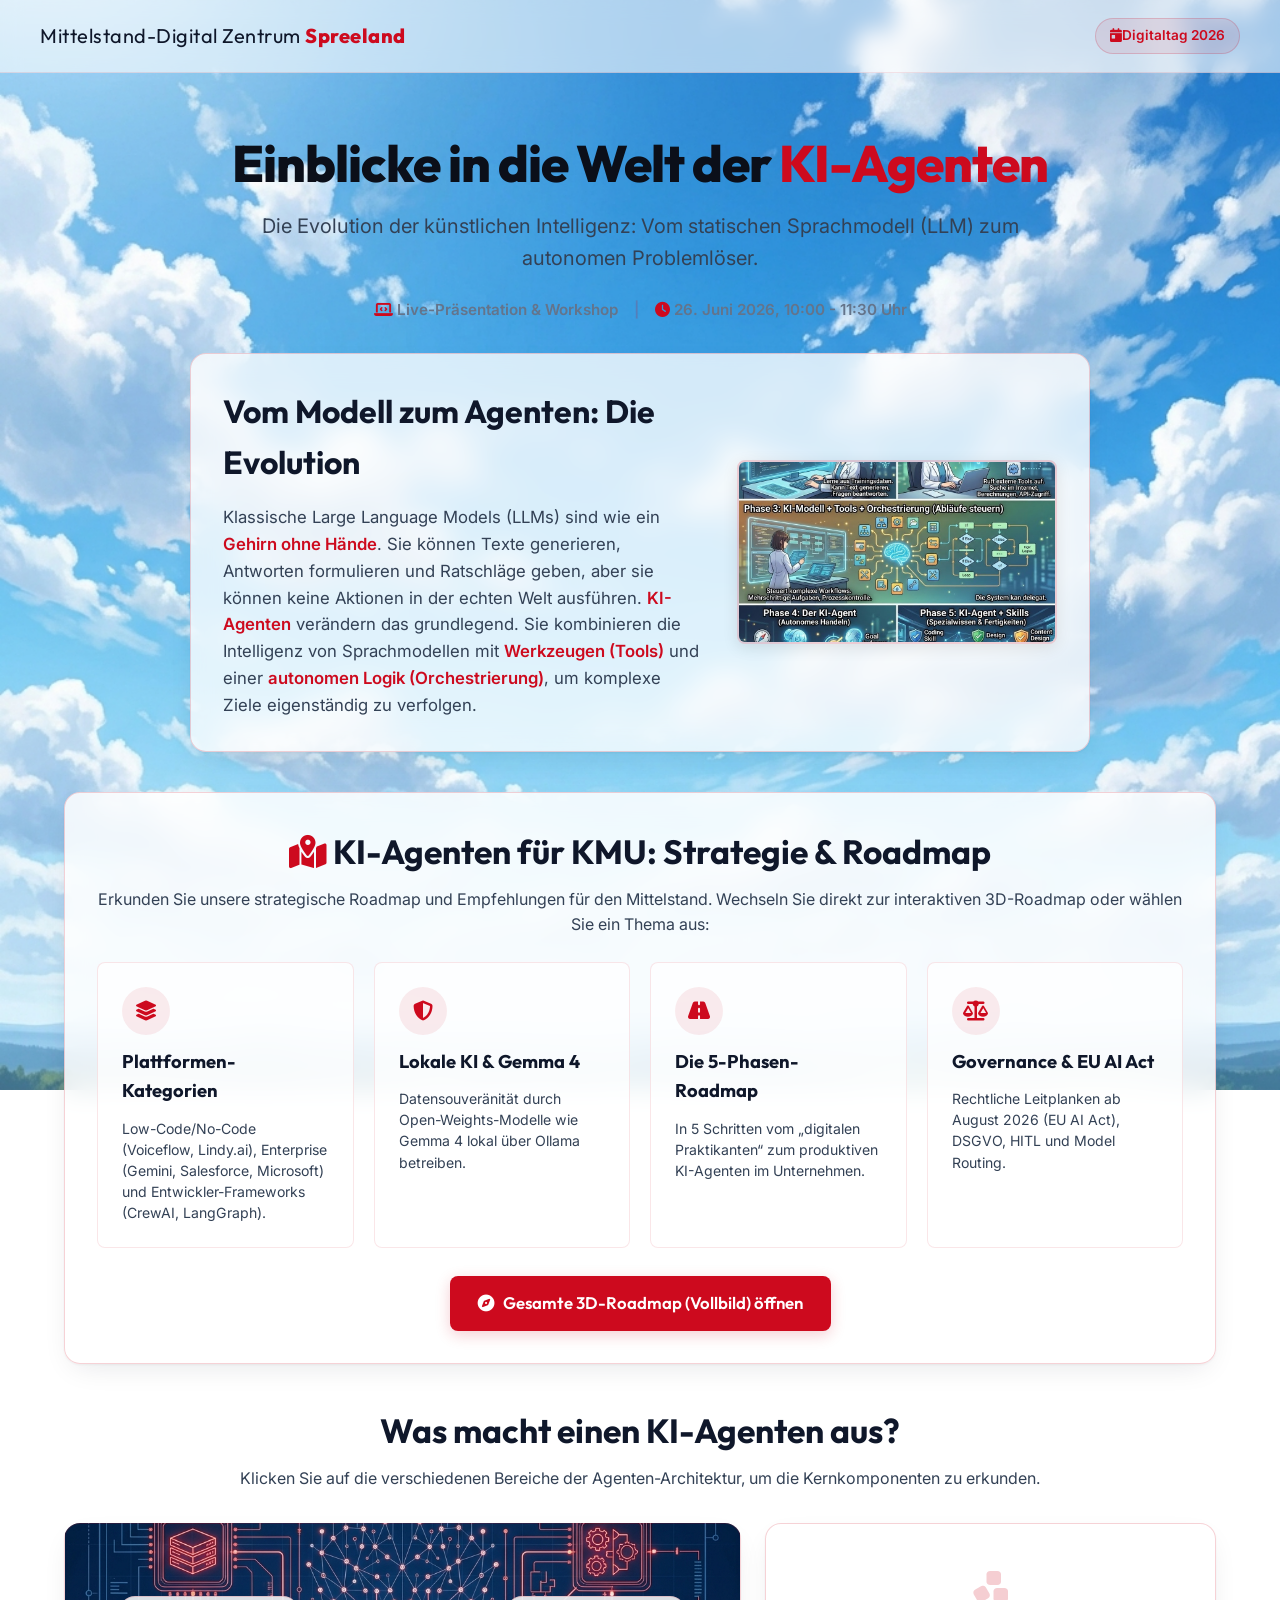
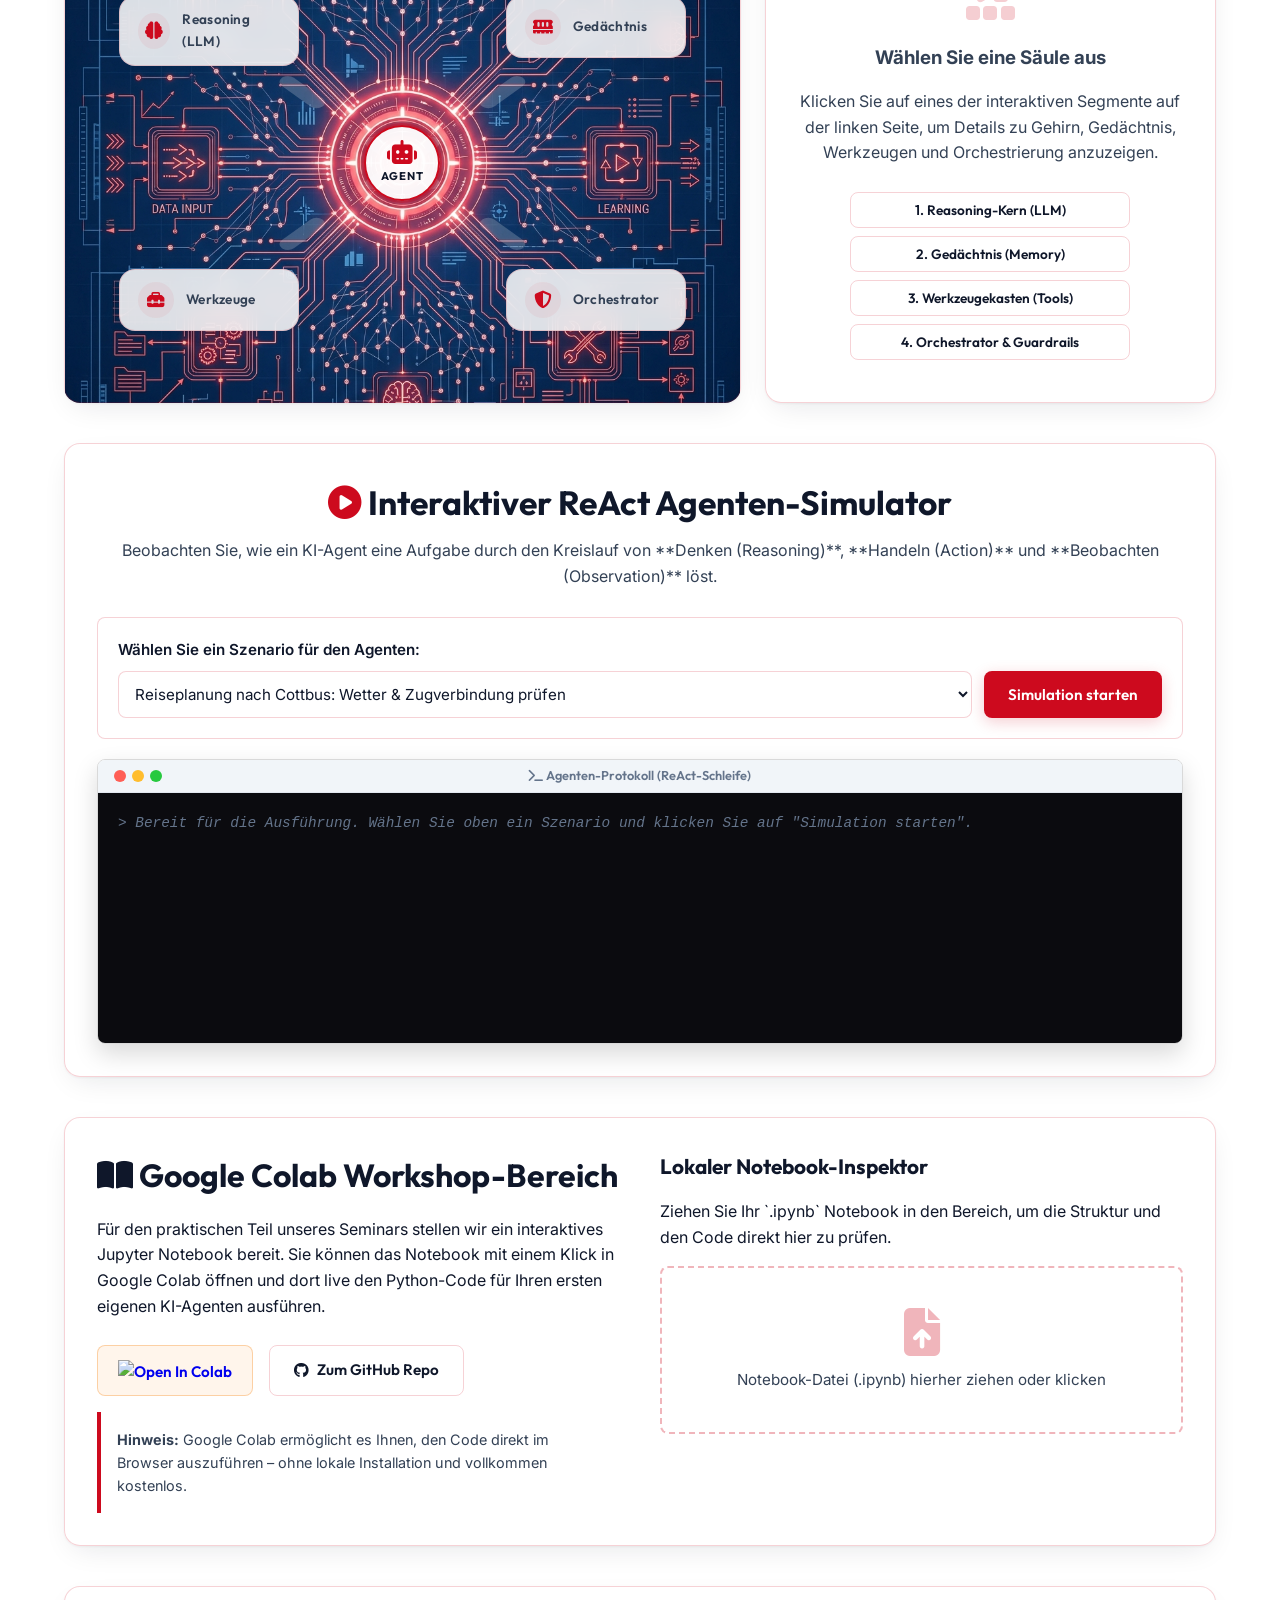
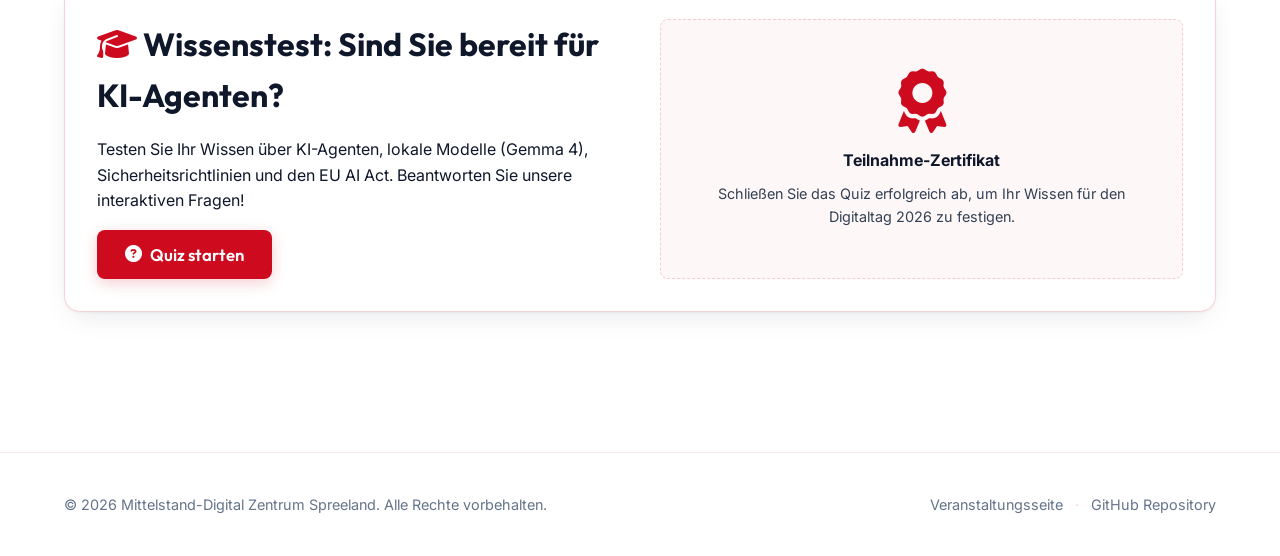
==== commit b841a38f: "Feature: Make Digitaltag 2026 header badge a clickable link to event page with custom hover styling" ====
--- a/static/index.html
+++ b/static/index.html
@@ -24,7 +24,9 @@
             <span class="logo-mdz">Mittelstand-Digital Zentrum <strong>Spreeland</strong></span>
         </div>
         <div class="header-tag">
-            <span class="badge"><i class="fa-solid fa-calendar-day"></i> Digitaltag 2026</span>
+            <a href="https://www.digitalzentrum-spreeland.de/Veranstaltungen/event/589" target="_blank" class="badge-link">
+                <span class="badge"><i class="fa-solid fa-calendar-day"></i> Digitaltag 2026</span>
+            </a>
         </div>
     </header>
 
--- a/static/css/style.css
+++ b/static/css/style.css
@@ -117,7 +117,20 @@
     font-weight: 600;
     display: inline-flex;
     align-items: center;
-    gap: 8px;
+    transition: var(--transition-smooth);
+}
+
+.badge-link {
+    text-decoration: none;
+    display: inline-flex;
+}
+
+.badge-link:hover .badge {
+    background-color: var(--color-primary);
+    color: #ffffff;
+    border-color: var(--color-primary);
+    transform: translateY(-2px);
+    box-shadow: 0 4px 12px rgba(205, 10, 30, 0.2);
 }
 
 .header-nav {
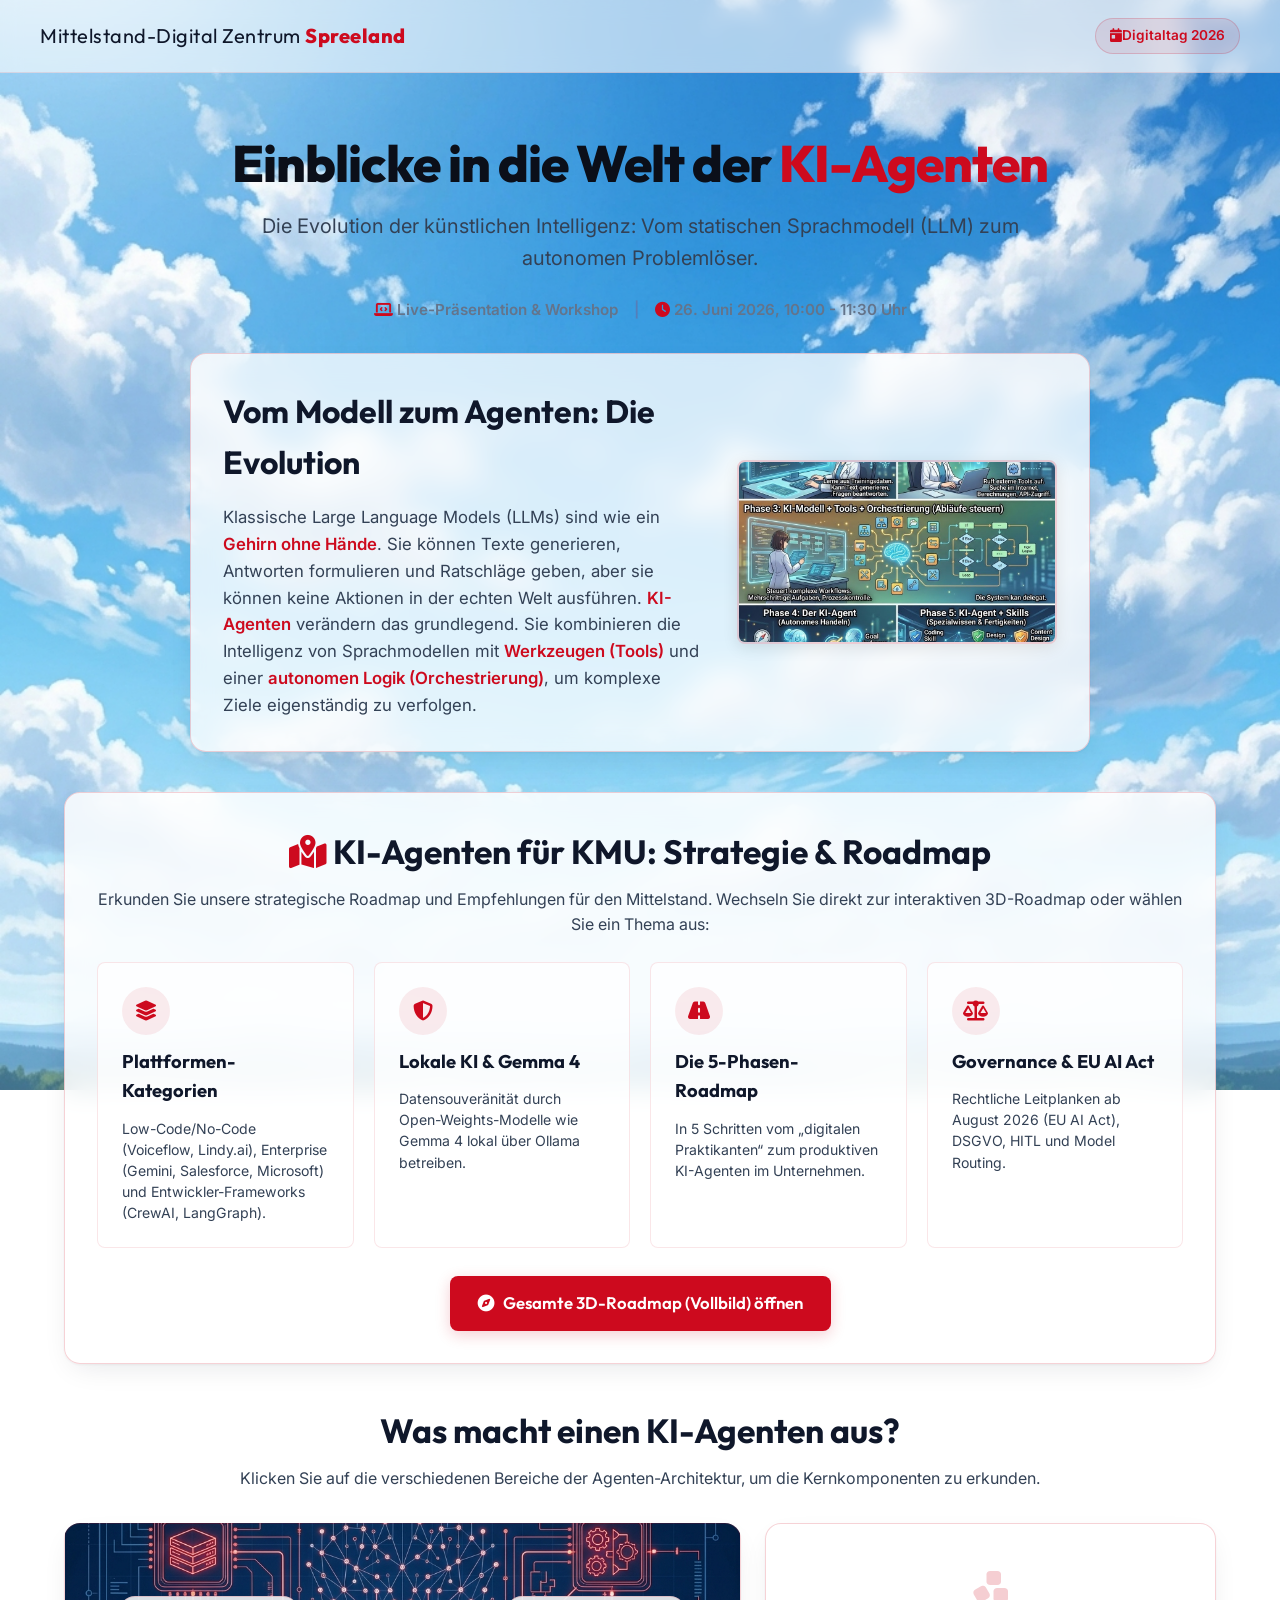
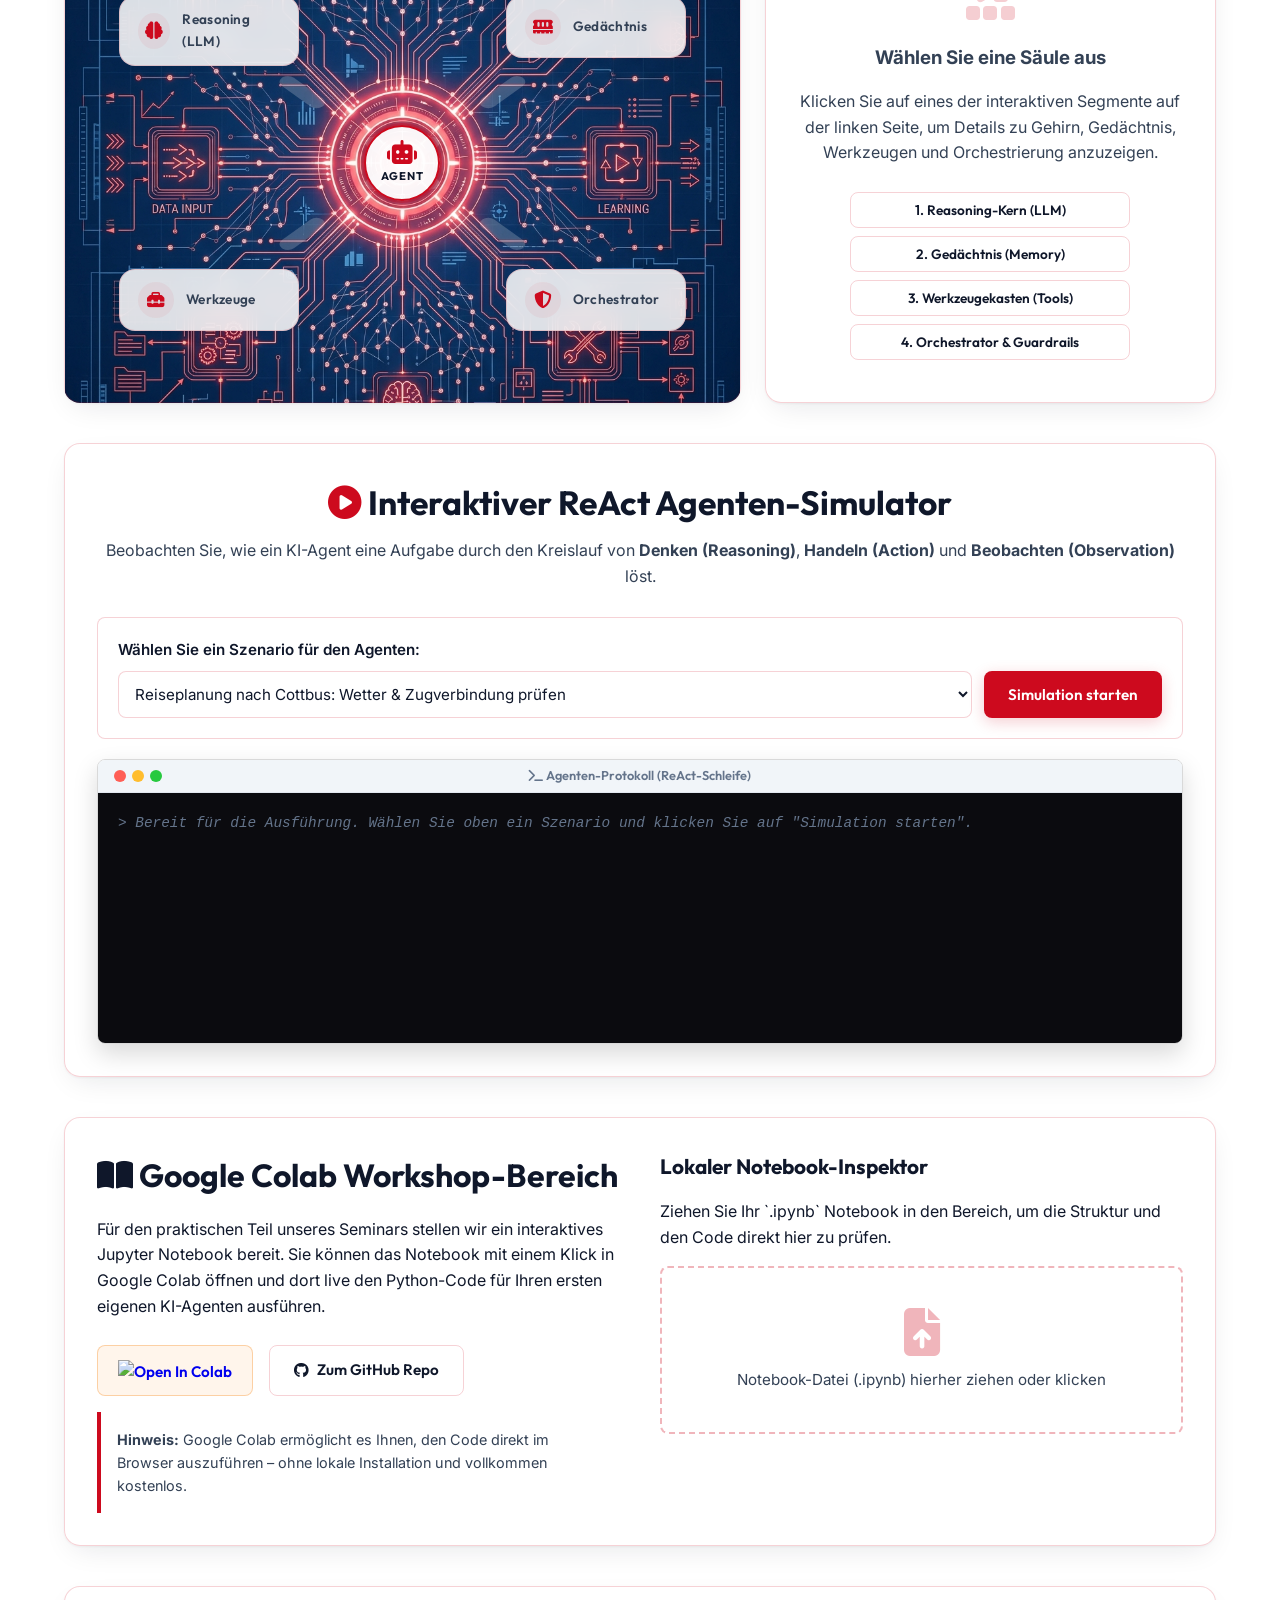
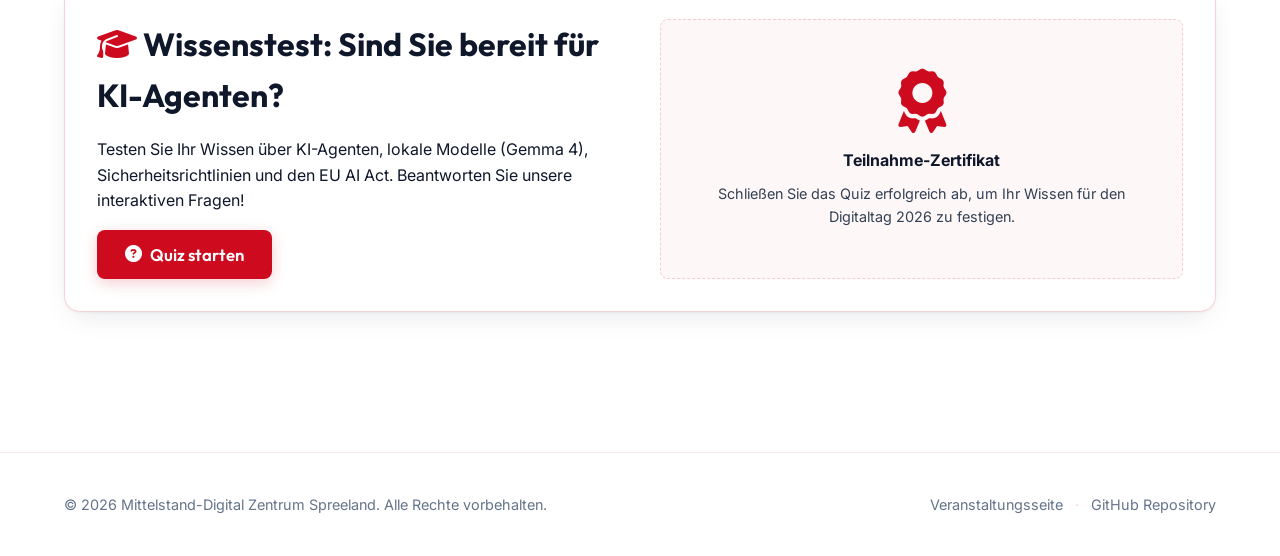
==== commit 8c35bab4: "Refactor: Fix markdown bold syntax to HTML tags in index.html" ====
--- a/static/index.html
+++ b/static/index.html
@@ -191,7 +191,7 @@
         <section class="simulator-section glass-panel">
             <div class="section-header">
                 <h2><i class="fa-solid fa-circle-play text-highlight"></i> Interaktiver ReAct Agenten-Simulator</h2>
-                <p>Beobachten Sie, wie ein KI-Agent eine Aufgabe durch den Kreislauf von **Denken (Reasoning)**, **Handeln (Action)** und **Beobachten (Observation)** löst.</p>
+                <p>Beobachten Sie, wie ein KI-Agent eine Aufgabe durch den Kreislauf von <strong>Denken (Reasoning)</strong>, <strong>Handeln (Action)</strong> und <strong>Beobachten (Observation)</strong> löst.</p>
             </div>
             
             <div class="simulator-control">
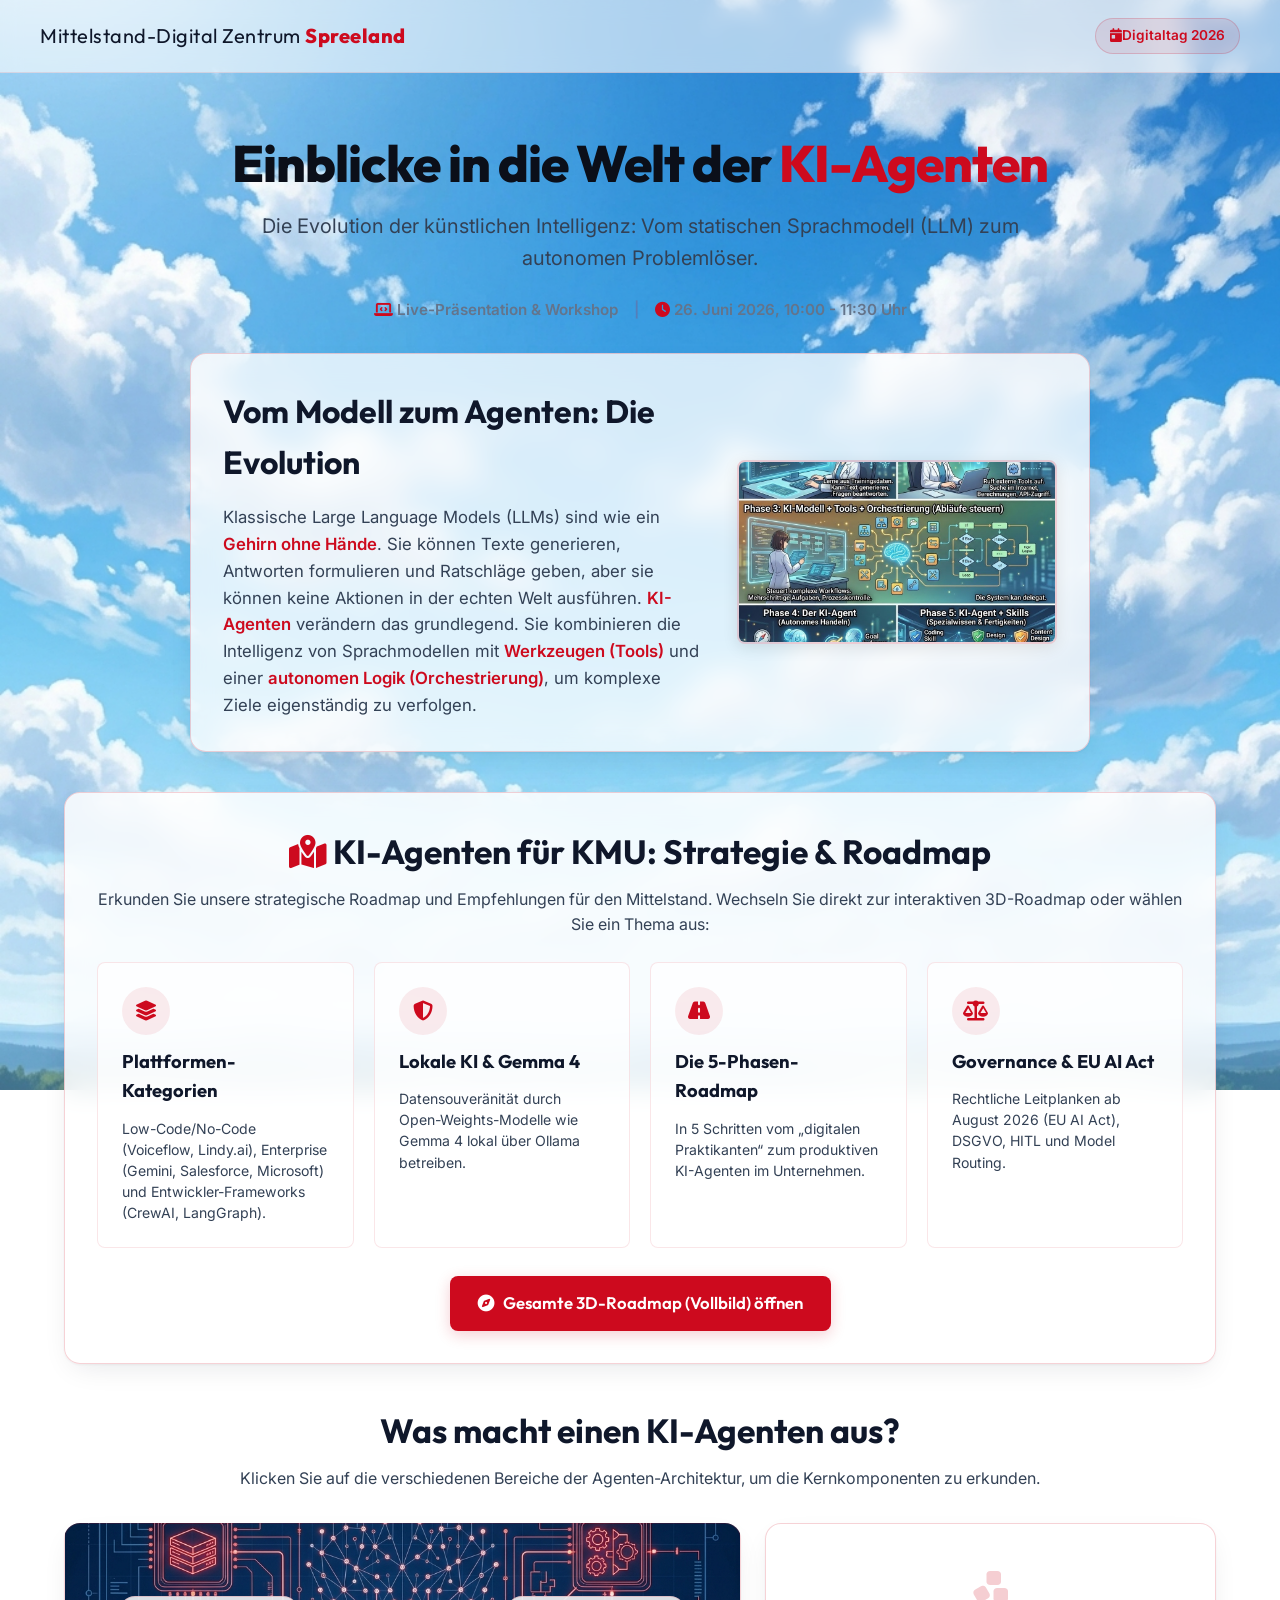
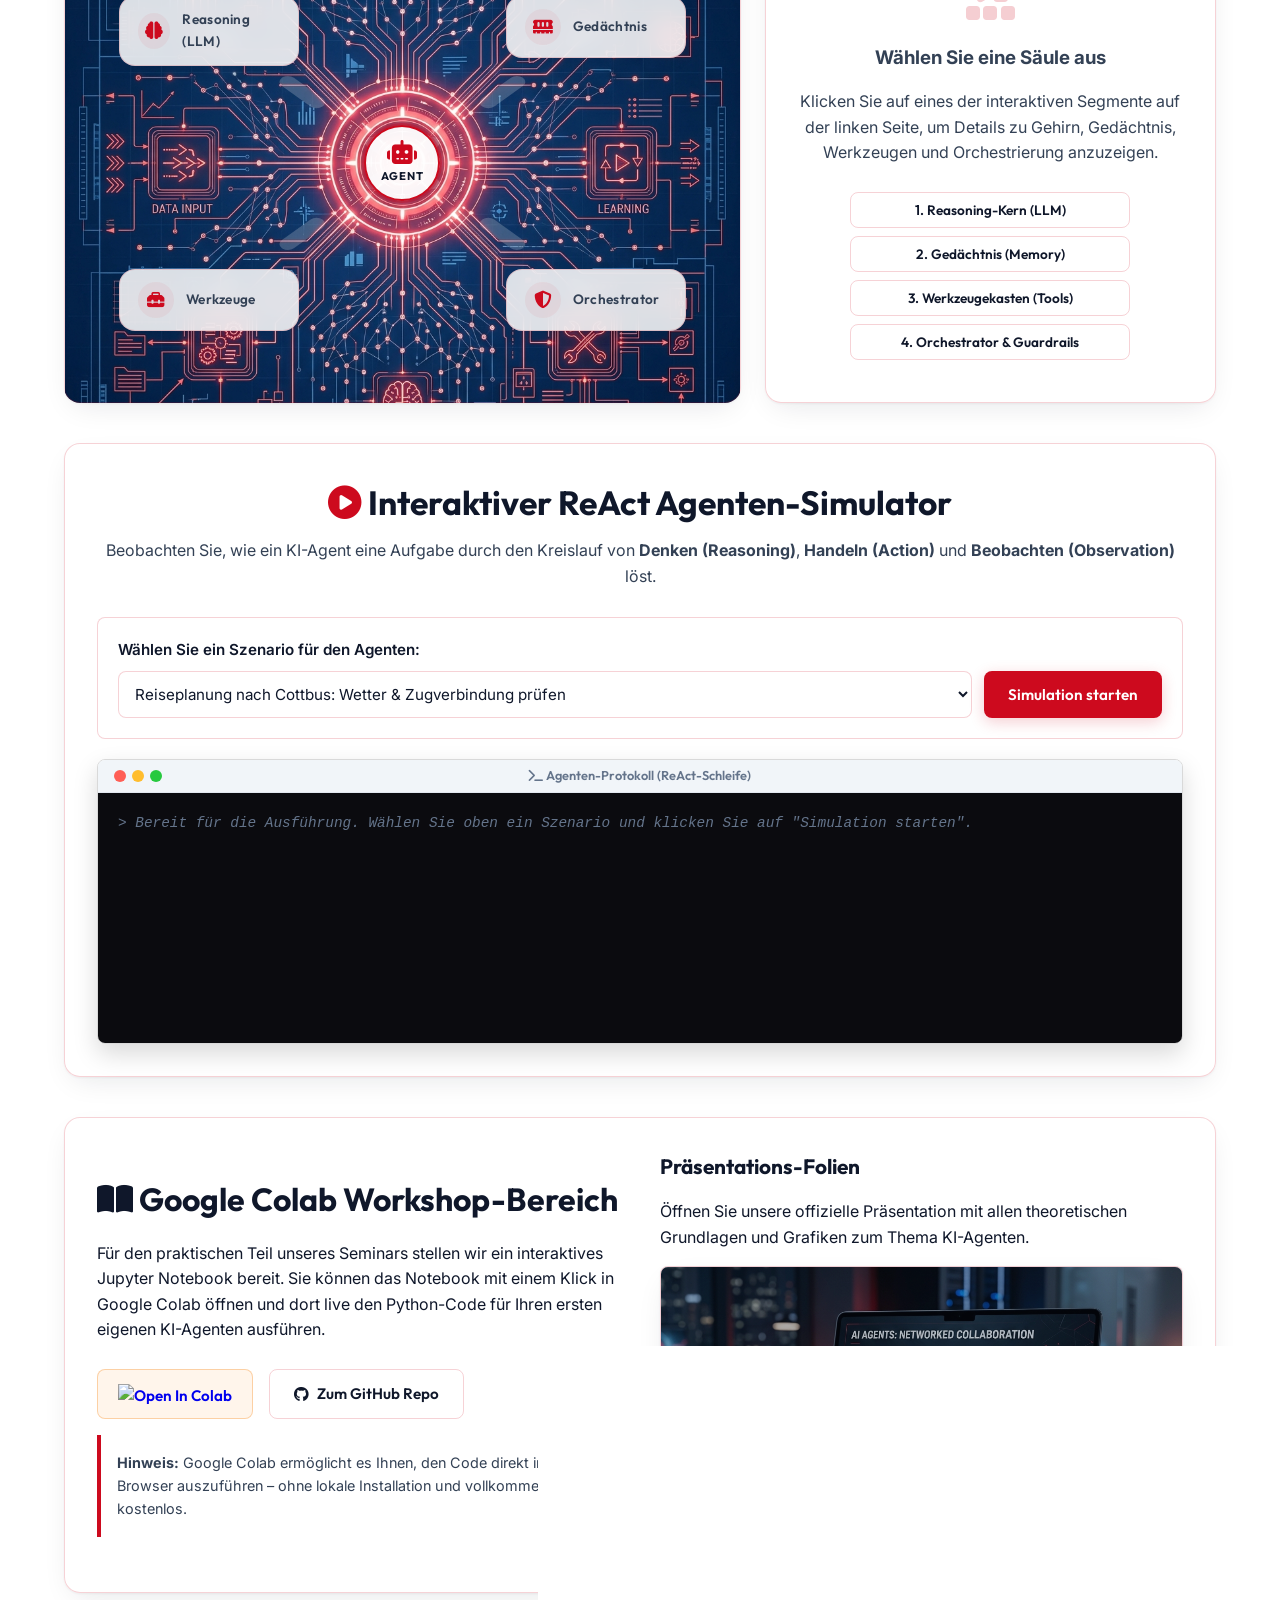
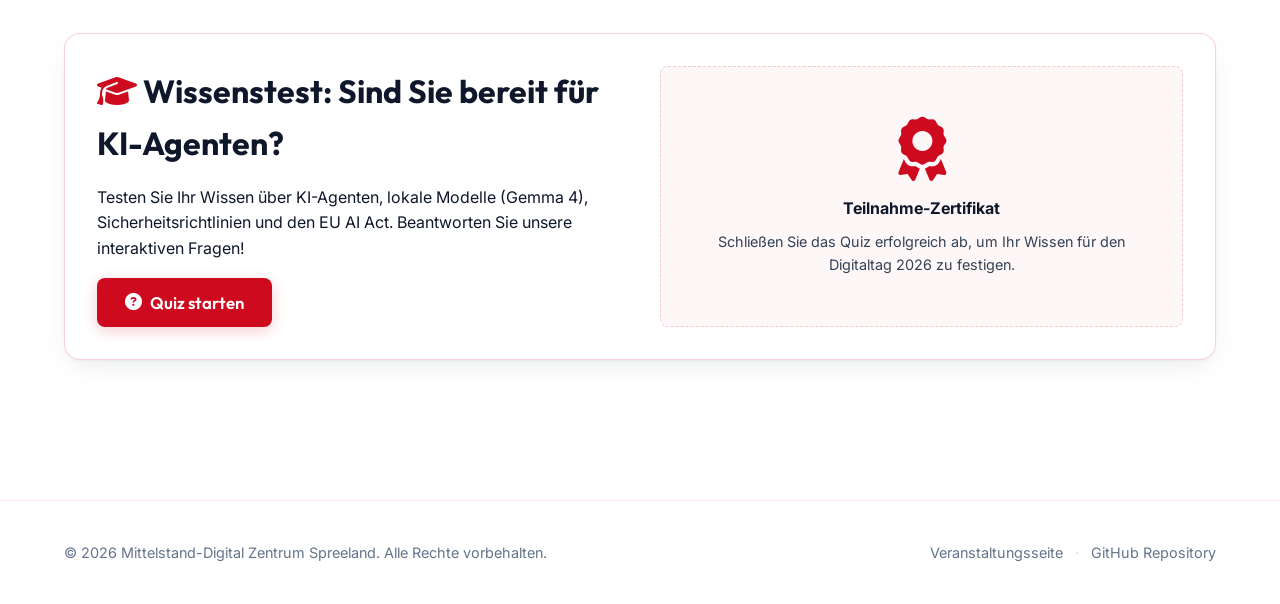
==== commit 701a3984: "Feature: Replace local notebook inspector with high-quality presentation slides preview panel and di" ====
--- a/static/index.html
+++ b/static/index.html
@@ -244,28 +244,17 @@
                     </div>
                 </div>
 
-                <!-- Drag and drop previewer -->
+                <!-- Presentation Slides Highlight -->
                 <div class="colab-uploader">
-                    <h3>Lokaler Notebook-Inspektor</h3>
-                    <p>Ziehen Sie Ihr `.ipynb` Notebook in den Bereich, um die Struktur und den Code direkt hier zu prüfen.</p>
+                    <h3>Präsentations-Folien</h3>
+                    <p>Öffnen Sie unsere offizielle Präsentation mit allen theoretischen Grundlagen und Grafiken zum Thema KI-Agenten.</p>
                     
-                    <div class="drop-zone" id="ipynb-drop-zone">
-                        <i class="fa-solid fa-file-arrow-up drop-icon"></i>
-                        <span class="drop-text">Notebook-Datei (.ipynb) hierher ziehen oder klicken</span>
-                        <input type="file" id="ipynb-file-input" accept=".ipynb" style="display: none;">
-                    </div>
-
-                    <div class="upload-preview hidden" id="upload-preview-container">
-                        <div class="preview-header">
-                            <span class="file-name" id="preview-file-name">filename.ipynb</span>
-                            <button class="btn-close" id="btn-clear-upload"><i class="fa-solid fa-xmark"></i></button>
-                        </div>
-                        <div class="preview-stats">
-                            <span id="preview-stat-cells">0 Zellen</span> | 
-                            <span id="preview-stat-code">0 Code-Zellen</span>
-                        </div>
-                        <div class="preview-cells" id="preview-cells-container">
-                            <!-- Cells rendered here -->
+                    <div class="slides-preview-container">
+                        <img src="assets/presentation_mockup.png" alt="Präsentation Folien" class="slides-preview-img">
+                        <div class="slides-overlay">
+                            <a href="https://docs.google.com/presentation/d/1exnf5O_MOL7HJgsxL6sOxzpocV6g7SlqSccAbNT3ra4/edit?usp=sharing" target="_blank" class="btn btn-primary btn-lg">
+                                <i class="fa-solid fa-file-powerpoint"></i> Folien öffnen
+                            </a>
                         </div>
                     </div>
                 </div>
--- a/static/css/style.css
+++ b/static/css/style.css
@@ -748,6 +748,56 @@
     color: var(--color-text-muted);
 }
 
+/* Slides Highlight Panel Styles */
+.slides-preview-container {
+    position: relative;
+    border-radius: var(--border-radius-sm);
+    border: 1px solid var(--color-border);
+    overflow: hidden;
+    background-color: var(--color-bg-base);
+    box-shadow: var(--shadow-premium);
+    aspect-ratio: 16 / 9;
+    display: flex;
+    align-items: center;
+    justify-content: center;
+    transition: var(--transition-smooth);
+}
+
+.slides-preview-img {
+    width: 100%;
+    height: 100%;
+    object-fit: cover;
+    transition: var(--transition-smooth);
+}
+
+.slides-overlay {
+    position: absolute;
+    top: 0;
+    left: 0;
+    width: 100%;
+    height: 100%;
+    background: rgba(15, 23, 42, 0.25);
+    display: flex;
+    align-items: center;
+    justify-content: center;
+    transition: var(--transition-smooth);
+}
+
+.slides-preview-container:hover .slides-overlay {
+    background: rgba(15, 23, 42, 0.5);
+    backdrop-filter: blur(3px);
+    -webkit-backdrop-filter: blur(3px);
+}
+
+.slides-preview-container:hover .slides-preview-img {
+    transform: scale(1.05);
+}
+
+.slides-preview-container:hover {
+    border-color: var(--color-primary);
+    box-shadow: 0 15px 35px -10px rgba(205, 10, 30, 0.15), 0 0 15px rgba(205, 10, 30, 0.1);
+}
+
 /* Notebook Previewer */
 .upload-preview {
     background-color: #ffffff;
@@ -1013,7 +1063,9 @@
 /* 2D HTML labels rendered on top of 3D coordinates */
 .roadmap-label-overlay {
     position: absolute;
-    background: rgba(10, 10, 15, 0.85);
+    background: rgba(10, 10, 15, 0.45);
+    backdrop-filter: blur(4px);
+    -webkit-backdrop-filter: blur(4px);
     border: 1px solid rgba(205, 10, 30, 0.6);
     color: #f8fafc;
     padding: 6px 14px;
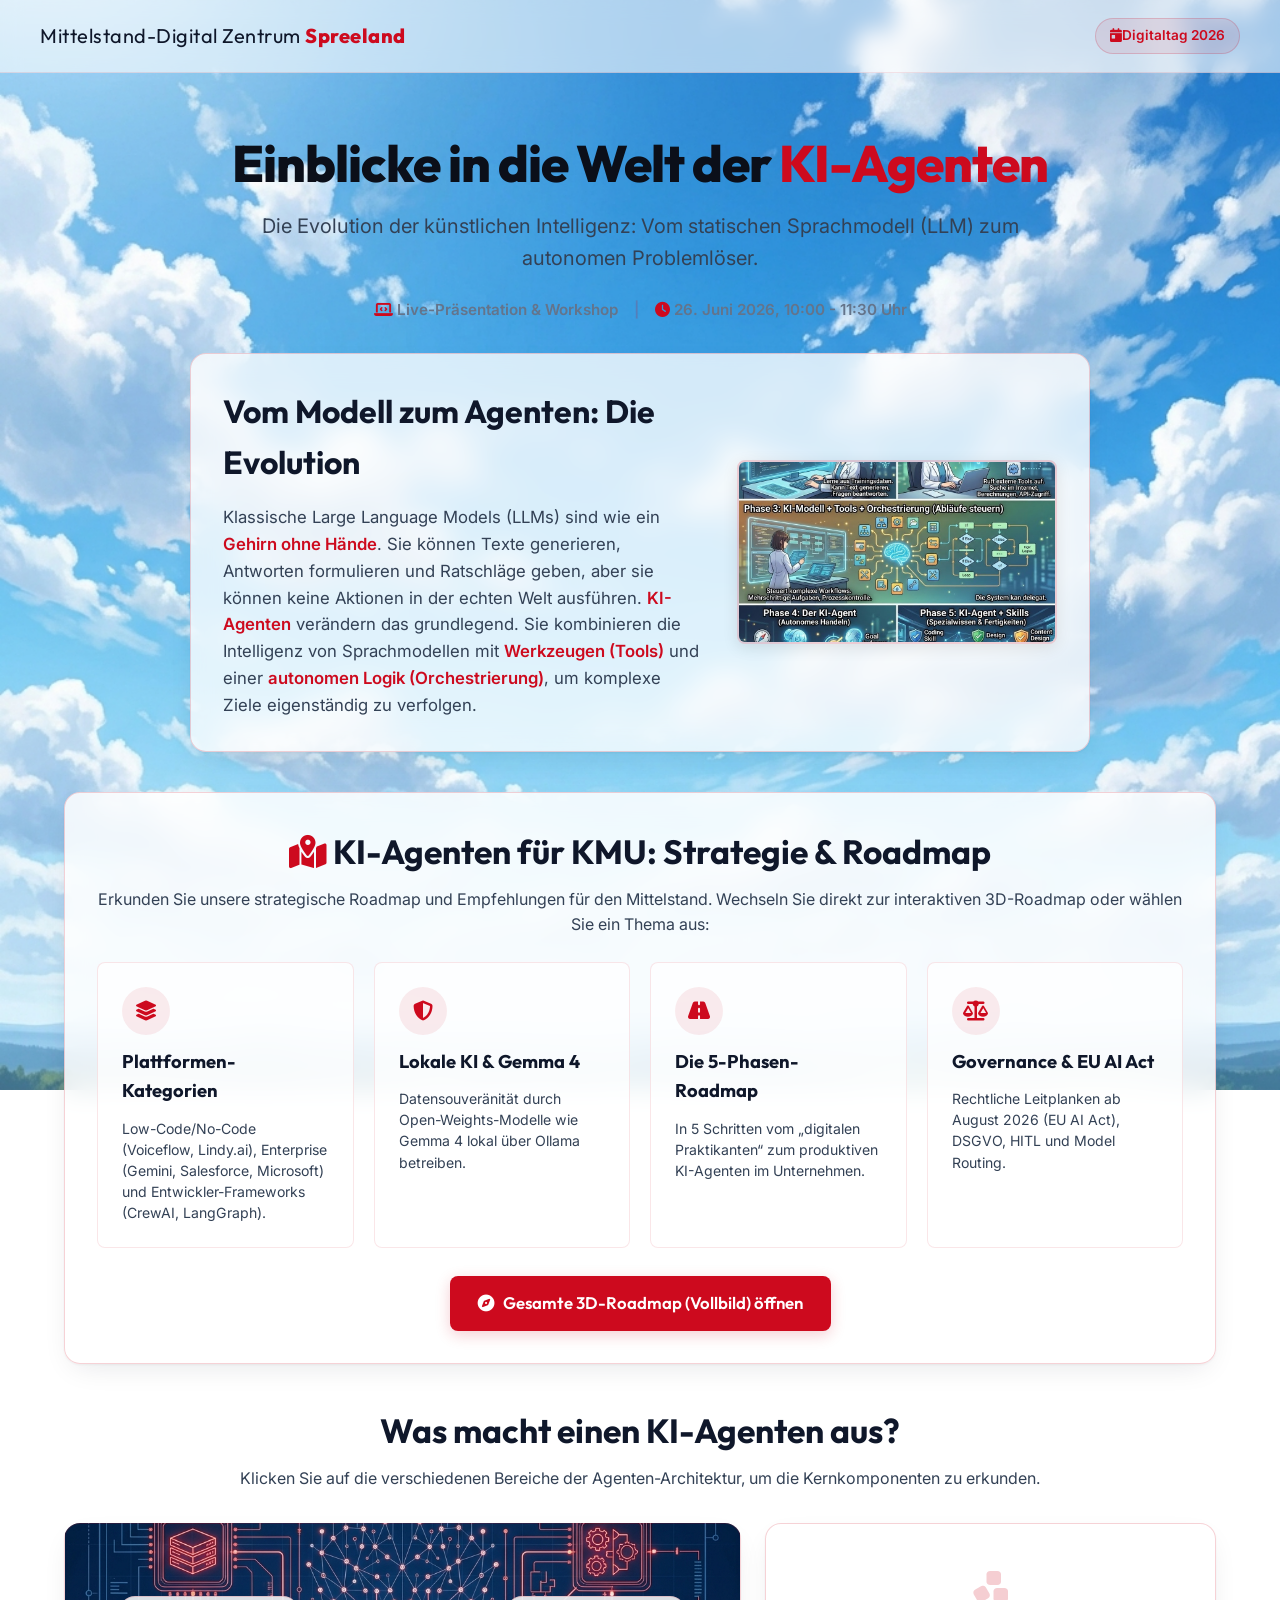
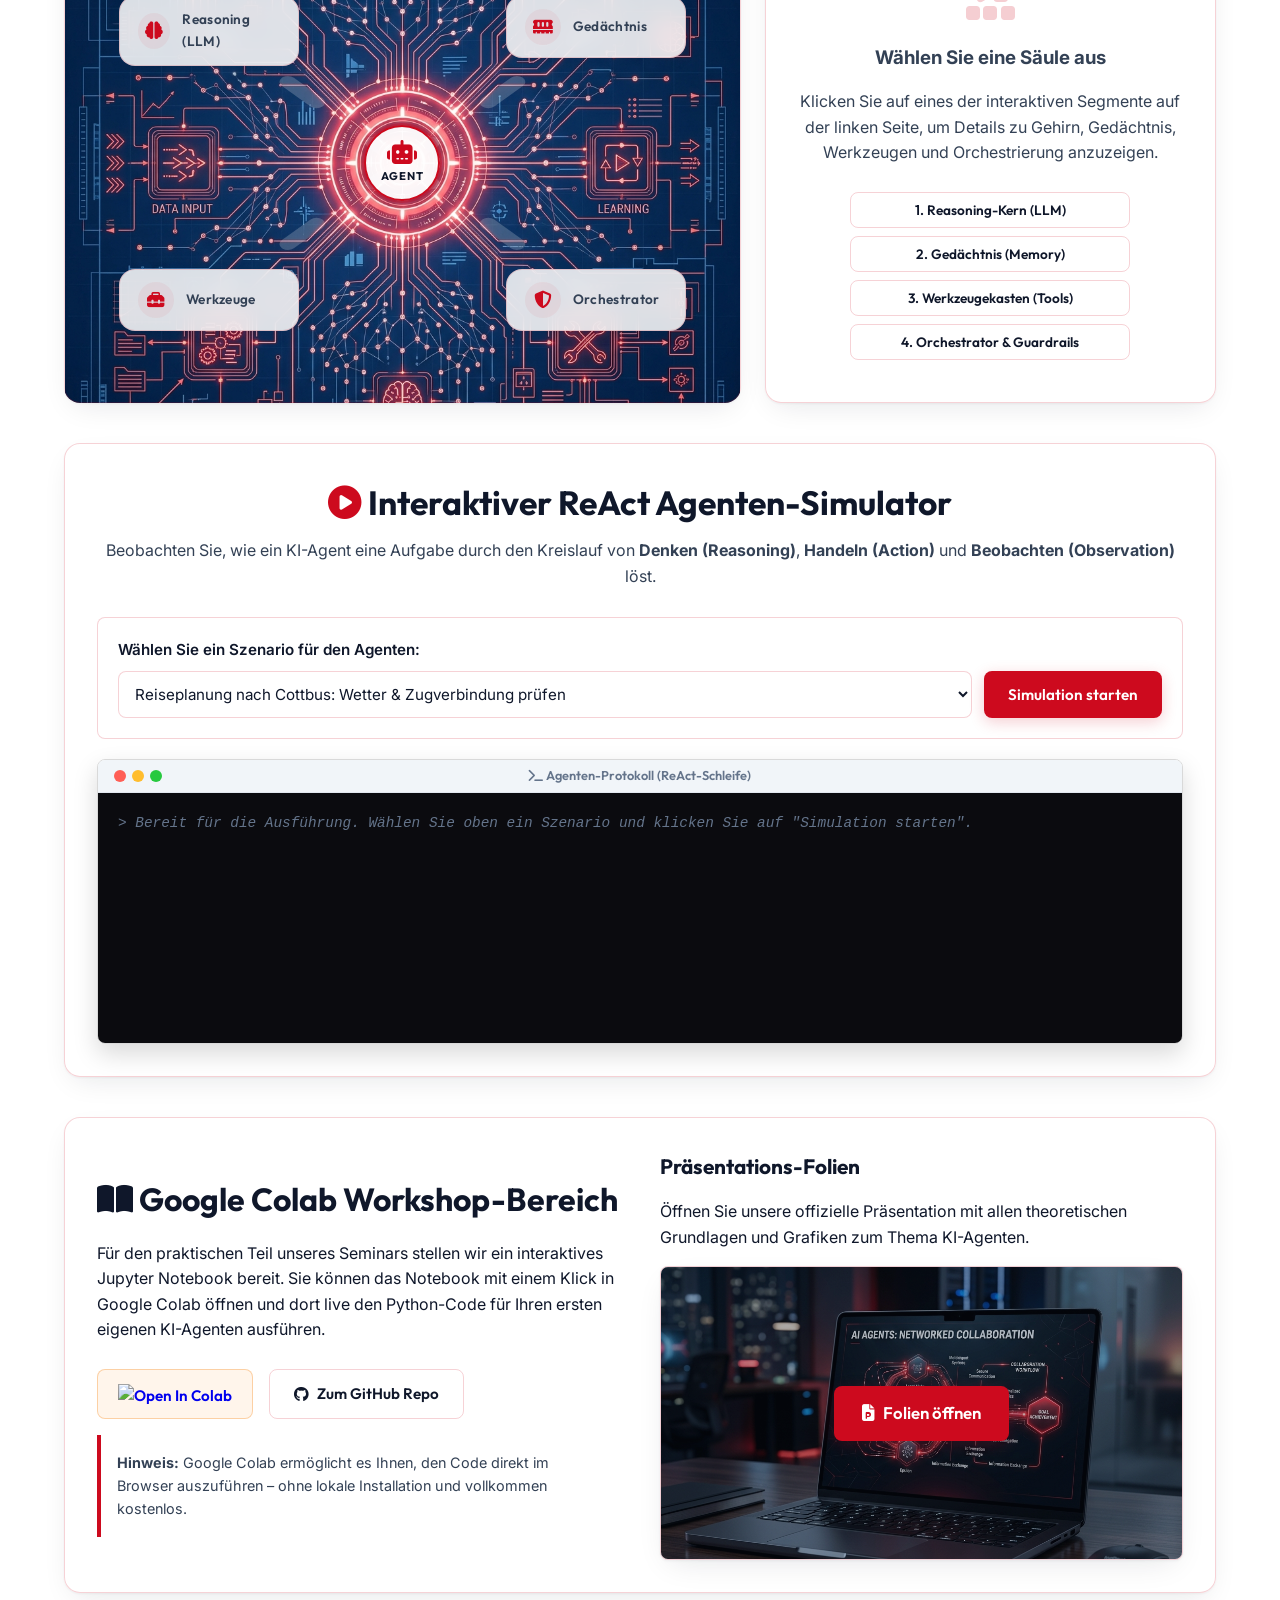
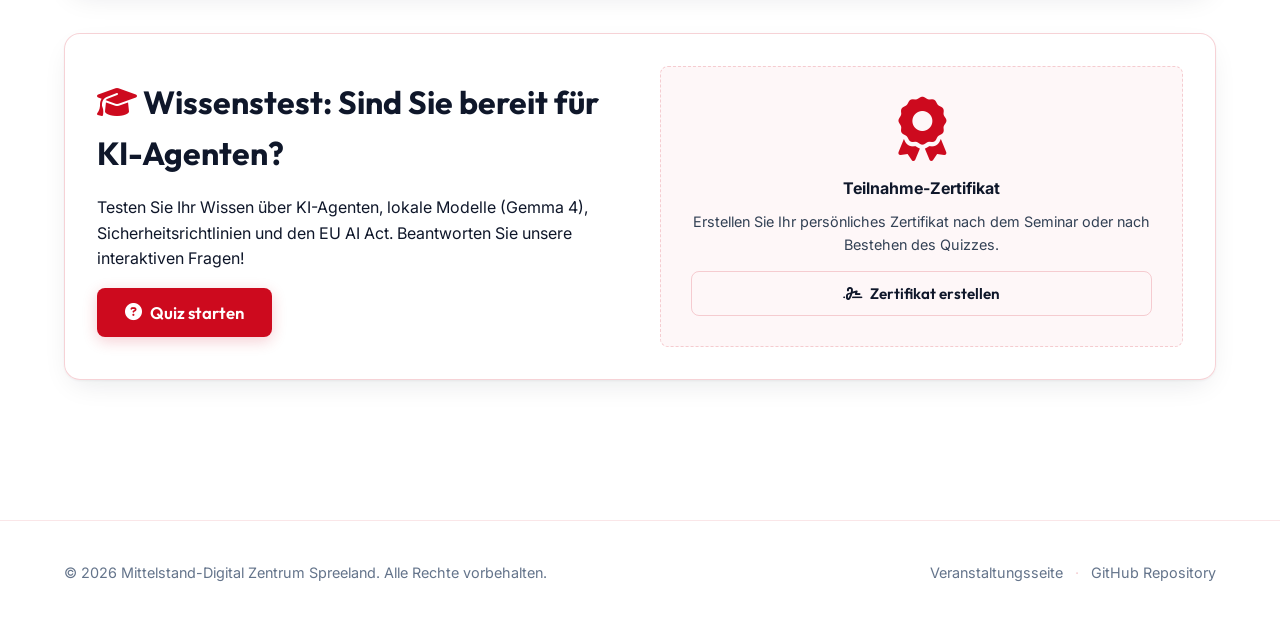
==== commit 1d8ba278: "feat: initialize project with responsive glassmorphism design, custom CSS system, and interactive 3D" ====
--- a/static/index.html
+++ b/static/index.html
@@ -8,7 +8,7 @@
     <!-- Google Fonts: Outfit & Inter -->
     <link rel="preconnect" href="https://fonts.googleapis.com">
     <link rel="preconnect" href="https://fonts.gstatic.com" crossorigin>
-    <link href="https://fonts.googleapis.com/css2?family=Inter:wght@300;400;500;600;700&family=Outfit:wght@400;500;600;700;800&display=swap" rel="stylesheet">
+    <link href="https://fonts.googleapis.com/css2?family=Inter:wght@300;400;500;600;700&family=Outfit:wght@400;500;600;700;800&family=Great+Vibes&display=swap" rel="stylesheet">
     
     <!-- FontAwesome for Icons -->
     <link rel="stylesheet" href="https://cdnjs.cloudflare.com/ajax/libs/font-awesome/6.4.0/css/all.min.css">
@@ -275,7 +275,8 @@
                     <div>
                         <i class="fa-solid fa-award" style="font-size:4rem; color:var(--color-primary); margin-bottom:15px; display:block;"></i>
                         <h4 style="margin-bottom:8px;">Teilnahme-Zertifikat</h4>
-                        <p style="font-size:0.9rem; color:var(--color-text-muted);">Schließen Sie das Quiz erfolgreich ab, um Ihr Wissen für den Digitaltag 2026 zu festigen.</p>
+                        <p style="font-size:0.9rem; color:var(--color-text-muted); margin-bottom:15px;">Erstellen Sie Ihr persönliches Zertifikat nach dem Seminar oder nach Bestehen des Quizzes.</p>
+                        <button class="btn btn-outline" id="btn-open-cert-modal" style="width: 100%;"><i class="fa-solid fa-signature"></i> Zertifikat erstellen</button>
                     </div>
                 </div>
             </div>
@@ -321,7 +322,8 @@
                     <i class="fa-solid fa-trophy text-highlight" style="font-size: 3.5rem; color:var(--color-primary); margin-bottom: 15px; display:block;"></i>
                     <h4 style="font-size:1.4rem; margin-bottom:8px;">Glückwunsch!</h4>
                     <p id="quiz-result-score" style="font-size: 1.1rem; margin: 10px 0; color:var(--color-text-muted);">Sie haben 0 von 0 Fragen richtig beantwortet.</p>
-                    <button class="btn btn-outline" id="btn-restart-quiz" style="width: 100%; margin-top:15px;">Erneut versuchen</button>
+                    <button class="btn btn-primary" id="btn-quiz-generate-cert" style="width: 100%; margin-top:15px;"><i class="fa-solid fa-award"></i> Zertifikat mit Ergebnis erstellen</button>
+                    <button class="btn btn-outline" id="btn-restart-quiz" style="width: 100%; margin-top:10px;">Erneut versuchen</button>
                 </div>
             </div>
         </div>
@@ -340,5 +342,160 @@
         </div>
     </div>
 
+    <!-- Certificate Modal Overlay -->
+    <div id="cert-modal" class="modal-overlay hidden">
+        <div class="modal-content glass-panel" style="max-width: 1050px; width: 95%;">
+            <div class="modal-header">
+                <h3><i class="fa-solid fa-award text-highlight"></i> Teilnahme-Zertifikat Generator</h3>
+                <button class="btn-close" id="btn-close-cert"><i class="fa-solid fa-xmark"></i></button>
+            </div>
+            <div class="modal-body cert-modal-layout">
+                <!-- Left panel: Controls -->
+                <div class="cert-controls">
+                    <!-- Tab Navigation -->
+                    <div class="cert-tabs">
+                        <button class="cert-tab-btn active" id="btn-tab-single"><i class="fa-solid fa-user"></i> Einzel-Zertifikat</button>
+                        <button class="cert-tab-btn" id="btn-tab-bulk"><i class="fa-solid fa-users"></i> Sammel-Zertifikat</button>
+                    </div>
+
+                    <!-- Single Cert Form -->
+                    <div id="cert-form-single" class="cert-tab-content">
+                        <div class="form-group" style="margin-bottom: 15px;">
+                            <label for="cert-name" style="display:block; margin-bottom:5px; font-weight:600; font-size:0.9rem;">Vollständiger Name *</label>
+                            <input type="text" id="cert-name" class="form-control" placeholder="Max Mustermann" value="" style="width:100%; padding:10px; border:1px solid var(--color-border); border-radius:var(--border-radius-sm); font-family:var(--font-body);">
+                        </div>
+                        <div class="form-group" style="margin-bottom: 15px;">
+                            <label for="cert-company" style="display:block; margin-bottom:5px; font-weight:600; font-size:0.9rem;">Firma / Organisation (optional)</label>
+                            <input type="text" id="cert-company" class="form-control" placeholder="Muster GmbH" value="" style="width:100%; padding:10px; border:1px solid var(--color-border); border-radius:var(--border-radius-sm); font-family:var(--font-body);">
+                        </div>
+                        <div class="form-group" style="margin-bottom: 15px;">
+                            <label for="cert-date" style="display:block; margin-bottom:5px; font-weight:600; font-size:0.9rem;">Ausstellungsdatum</label>
+                            <input type="text" id="cert-date" class="form-control" value="26. Juni 2026" style="width:100%; padding:10px; border:1px solid var(--color-border); border-radius:var(--border-radius-sm); font-family:var(--font-body);">
+                        </div>
+                        <div class="form-group checkbox-group" id="cert-score-group" style="display:none; margin-bottom: 15px; align-items: center; gap: 8px;">
+                            <input type="checkbox" id="cert-include-score" checked style="width:18px; height:18px; cursor:pointer;">
+                            <label for="cert-include-score" style="cursor:pointer; font-weight:600; font-size:0.9rem;">Testergebnis einblenden (<span id="cert-score-val">0/10</span>)</label>
+                        </div>
+                        <button class="btn btn-primary" id="btn-download-cert" style="width: 100%; margin-top: 15px;">
+                            <i class="fa-solid fa-download"></i> Zertifikat herunterladen (PNG)
+                        </button>
+                    </div>
+
+                    <!-- Bulk Cert Form -->
+                    <div id="cert-form-bulk" class="cert-tab-content hidden">
+                        <p class="help-text" style="font-size:0.85rem; color:var(--color-text-muted); margin-bottom:15px; line-height:1.4;">
+                            Laden Sie eine CSV- oder TXT-Datei hoch, die pro Zeile einen Namen enthält (Optional getrennt durch Semikolon mit einer Organisation, z.B. <code>Max Mustermann; Muster GmbH</code>).
+                        </p>
+                        
+                        <div class="ipynb-drop-zone" id="cert-csv-drop-zone" style="margin-bottom:15px; padding: 25px 15px; border: 2px dashed var(--color-border); border-radius: var(--border-radius-sm); text-align: center; cursor: pointer; transition: var(--transition-smooth);">
+                            <i class="fa-solid fa-file-csv upload-icon" style="font-size: 2.5rem; color: var(--color-primary); margin-bottom: 10px; display: block;"></i>
+                            <p style="font-size:0.9rem; margin-bottom:5px;">CSV/TXT per Drag & Drop hierher ziehen oder <span class="text-highlight" style="color:var(--color-primary); font-weight:600;">durchsuchen</span></p>
+                            <span style="font-size:0.75rem; color:var(--color-text-dark);">Erlaubte Dateiendungen: .csv, .txt</span>
+                            <input type="file" id="cert-csv-input" accept=".csv,.txt" style="display:none;">
+                        </div>
+
+                        <div id="cert-bulk-preview" class="hidden">
+                            <h4 id="cert-bulk-count" style="margin-bottom:8px; font-size:0.95rem; font-weight:600;">0 Namen geladen</h4>
+                            <div class="cert-bulk-list-container" id="cert-bulk-list" style="max-height: 120px; overflow-y: auto; border: 1px solid var(--color-border); border-radius: var(--border-radius-sm); padding: 8px; margin-bottom: 15px; font-size: 0.85rem; background:rgba(0,0,0,0.02);">
+                                <!-- Names list injected dynamically -->
+                            </div>
+                            <button class="btn btn-primary" id="btn-download-bulk" style="width: 100%;">
+                                <i class="fa-solid fa-file-arrow-down"></i> Alle Zertifikate herunterladen
+                            </button>
+                        </div>
+                    </div>
+                </div>
+
+                <!-- Right panel: Live Preview -->
+                <div class="cert-preview-container">
+                    <h4 class="preview-title" style="margin-bottom:12px; font-size:0.95rem; font-weight:600; color:var(--color-text-muted);"><i class="fa-solid fa-eye text-highlight"></i> Live-Vorschau</h4>
+                    
+                    <div class="certificate-paper-wrapper" style="width:100%; border: 1px solid var(--color-border); border-radius: var(--border-radius-sm); box-shadow: var(--shadow-premium); background: #ffffff; overflow: hidden; position: relative;">
+                        <div class="certificate-paper" id="cert-paper-element" style="width: 100%; aspect-ratio: 1.414; padding: 5%; box-sizing: border-box; background: radial-gradient(circle, #ffffff 60%, #f7f9fa 100%); color: var(--color-text-main); position: relative; display: flex; flex-direction: column; justify-content: space-between;">
+                            
+                            <!-- Gold-Blue Ornamental Borders -->
+                            <div class="cert-border-outer" style="position: absolute; top: 12px; bottom: 12px; left: 12px; right: 12px; border: 2px solid #b89742; pointer-events: none;">
+                                <div class="cert-border-inner" style="position: absolute; top: 4px; bottom: 4px; left: 4px; right: 4px; border: 1px solid var(--color-primary); opacity: 0.7;"></div>
+                            </div>
+                            
+                            <!-- Corner Ornaments -->
+                            <div style="position: absolute; top: 12px; left: 12px; width: 24px; height: 24px; border-top: 3px solid #b89742; border-left: 3px solid #b89742;"></div>
+                            <div style="position: absolute; top: 12px; right: 12px; width: 24px; height: 24px; border-top: 3px solid #b89742; border-right: 3px solid #b89742;"></div>
+                            <div style="position: absolute; bottom: 12px; left: 12px; width: 24px; height: 24px; border-bottom: 3px solid #b89742; border-left: 3px solid #b89742;"></div>
+                            <div style="position: absolute; bottom: 12px; right: 12px; width: 24px; height: 24px; border-bottom: 3px solid #b89742; border-right: 3px solid #b89742;"></div>
+
+                            <!-- Header Branding -->
+                            <div class="cert-header" style="display: flex; justify-content: space-between; align-items: center; z-index: 1;">
+                                <span style="font-family: var(--font-headings); font-size: clamp(0.6rem, 1.4vw, 0.95rem); color: var(--color-text-main);">Mittelstand-Digital Zentrum <strong style="color:var(--color-primary);">Spreeland</strong></span>
+                                <span style="font-family: var(--font-headings); font-size: clamp(0.5rem, 1.2vw, 0.8rem); font-weight: 700; color: #b89742; letter-spacing: 1px;">DIGITALTAG 2026</span>
+                            </div>
+
+                            <!-- Main Title Section -->
+                            <div class="cert-title-section" style="text-align: center; margin-top: 2%; z-index: 1;">
+                                <h1 style="font-family: var(--font-headings); font-weight: 800; font-size: clamp(1.2rem, 3.4vw, 2.4rem); color: var(--color-primary); letter-spacing: 2px; margin-bottom: 1.5%; line-height: 1;">TEILNAHME-ZERTIFIKAT</h1>
+                                <p style="font-size: clamp(0.6rem, 1.4vw, 0.9rem); color: var(--color-text-muted); font-style: italic; margin: 0;">Hiermit wird bescheinigt, dass</p>
+                            </div>
+
+                            <!-- Participant Name -->
+                            <div class="cert-participant-section" style="text-align: center; margin: 3% 0; z-index: 1;">
+                                <h2 id="cert-preview-name" style="font-family: var(--font-headings); font-weight: 700; font-size: clamp(1.4rem, 4.2vw, 3rem); color: var(--color-text-main); margin-bottom: 0.5%; line-height: 1.1;">Max Mustermann</h2>
+                                <p id="cert-preview-org" style="font-size: clamp(0.7rem, 1.6vw, 1.1rem); color: #b89742; font-weight: 600; min-height: 1.4em; margin: 0;">Muster GmbH</p>
+                            </div>
+
+                            <!-- Description -->
+                            <div class="cert-description-section" style="text-align: center; padding: 0 5%; z-index: 1;">
+                                <p style="font-size: clamp(0.6rem, 1.3vw, 0.85rem); color: var(--color-text-muted); margin-bottom: 1.5%;">erfolgreich am interaktiven Seminar und Workshop teilgenommen hat:</p>
+                                <h3 style="font-family: var(--font-headings); font-weight: 700; font-size: clamp(0.9rem, 2.4vw, 1.6rem); color: var(--color-primary); margin: 0; line-height: 1.2;">Einblicke in die Welt der KI-Agenten</h3>
+                                <p style="font-size: clamp(0.65rem, 1.5vw, 0.95rem); font-weight: 500; color: var(--color-text-muted); margin: 0.5% 0 0 0;">Vom Sprachmodell (LLM) zum autonomen Problemlöser</p>
+                            </div>
+
+                            <!-- Details Grid -->
+                            <div class="cert-body-grid" style="display: grid; grid-template-columns: 1.5fr 1fr; gap: 4%; margin: 3% 0; padding: 0 4%; z-index: 1; text-align: left;">
+                                <div class="cert-topics" style="font-size: clamp(0.5rem, 1.1vw, 0.72rem); color: var(--color-text-muted); border-right: 1px solid rgba(0,0,0,0.08); padding-right: 4%;">
+                                    <strong style="display:block; margin-bottom: 4px; color: var(--color-text-main);">Kernschwerpunkte des Workshops:</strong>
+                                    <ul style="margin: 0; padding-left: 12px; list-style-type: square; line-height: 1.35;">
+                                        <li>Architektur & Evolution von KI-Agenten (Reasoning, Gedächtnis, Tools)</li>
+                                        <li>Souveräner Betrieb lokaler Open-Weights-Modelle (Gemma 4 via Ollama)</li>
+                                        <li>Autonome ReAct-Schleifen & Tool-Schnittstellen (Model Context Protocol)</li>
+                                        <li>Governance, Leitplanken & EU AI Act Relevanz ab August 2026</li>
+                                    </ul>
+                                </div>
+                                <div class="cert-meta-info" style="font-size: clamp(0.5rem, 1.1vw, 0.72rem); color: var(--color-text-muted); display: flex; flex-direction: column; justify-content: center; gap: 6px; padding-left: 2%;">
+                                    <div><strong>Ort:</strong> Cottbus & Live-Online</div>
+                                    <div><strong>Datum:</strong> <span id="cert-preview-date">26. Juni 2026</span></div>
+                                    <div class="cert-score-badge hidden" id="cert-preview-score-box" style="display:inline-flex; align-items:center; gap:5px; background:var(--color-primary-faded); color:var(--color-primary); padding:3px 8px; border-radius:50px; font-weight:700; border:1px solid rgba(205,10,30,0.15); width:fit-content; margin-top:2px;">
+                                        <i class="fa-solid fa-award"></i>
+                                        <span>Wissenstest: <span id="cert-preview-score-val">10/10</span></span>
+                                    </div>
+                                </div>
+                            </div>
+
+                            <!-- Footer Section -->
+                            <div class="cert-footer" style="display: flex; justify-content: space-between; align-items: flex-end; padding: 0 4%; z-index: 1;">
+                                <div style="width: 32%; text-align: center;">
+                                    <div style="font-family: 'Outfit', cursive; font-size: clamp(0.6rem, 1.5vw, 0.95rem); color: var(--color-primary); border-bottom: 1px solid rgba(0,0,0,0.15); padding-bottom: 2px; font-style: italic; min-height: 1.5em; line-height: 1;">Ihr Workshop-Team</div>
+                                    <div style="font-size: clamp(0.45rem, 0.9vw, 0.65rem); color: var(--color-text-dark); margin-top: 4px;">Mittelstand-DigitalZentrum</div>
+                                </div>
+                                
+                                <div class="cert-seal" style="text-align: center; display: flex; flex-direction: column; align-items: center; justify-content: center; margin-bottom: -5px;">
+                                    <div style="width: clamp(35px, 7vw, 55px); height: clamp(35px, 7vw, 55px); border-radius: 50%; background: linear-gradient(135deg, #e6c05a, #b89742); border: 2px double #ffffff; box-shadow: 0 2px 5px rgba(0,0,0,0.15); display: flex; flex-direction: column; align-items: center; justify-content: center; color: #ffffff;">
+                                        <i class="fa-solid fa-shield-halved" style="font-size: clamp(10px, 2vw, 15px);"></i>
+                                        <span style="font-size: clamp(4px, 0.8vw, 6px); font-weight: 800; letter-spacing: 0.5px; margin-top: 2px;">MDZ</span>
+                                    </div>
+                                </div>
+
+                                <div style="width: 32%; text-align: center;">
+                                    <div style="font-family: 'Outfit', cursive; font-size: clamp(0.6rem, 1.5vw, 0.95rem); color: var(--color-primary); border-bottom: 1px solid rgba(0,0,0,0.15); padding-bottom: 2px; font-style: italic; min-height: 1.5em; line-height: 1;">BTU Cottbus-Senftenberg</div>
+                                    <div style="font-size: clamp(0.45rem, 0.9vw, 0.65rem); color: var(--color-text-dark); margin-top: 4px;">Wissenschaftlicher Partner</div>
+                                </div>
+                            </div>
+
+                        </div>
+                    </div>
+                </div>
+            </div>
+        </div>
+    </div>
+
 </body>
 </html>
--- a/static/css/style.css
+++ b/static/css/style.css
@@ -1612,4 +1612,123 @@
     color: white;
 }
 
-
+/* ==========================================================================
+   CERTIFICATE GENERATOR STYLES
+   ========================================================================== */
+
+.cert-modal-layout {
+    display: grid;
+    grid-template-columns: 350px 1fr;
+    gap: 30px;
+    padding-top: 15px;
+}
+
+@media (max-width: 900px) {
+    .cert-modal-layout {
+        grid-template-columns: 1fr;
+    }
+}
+
+/* Tabs */
+.cert-tabs {
+    display: flex;
+    gap: 10px;
+    border-bottom: 2px solid var(--color-border);
+    margin-bottom: 20px;
+    padding-bottom: 5px;
+}
+
+.cert-tab-btn {
+    background: none;
+    border: none;
+    font-family: var(--font-headings);
+    font-weight: 600;
+    font-size: 0.95rem;
+    color: var(--color-text-dark);
+    padding: 8px 12px;
+    cursor: pointer;
+    border-radius: var(--border-radius-sm) var(--border-radius-sm) 0 0;
+    transition: var(--transition-smooth);
+    border-bottom: 3px solid transparent;
+}
+
+.cert-tab-btn:hover {
+    color: var(--color-primary);
+}
+
+.cert-tab-btn.active {
+    color: var(--color-primary);
+    border-bottom-color: var(--color-primary);
+}
+
+.cert-tab-content {
+    animation: fadeIn 0.3s ease-in-out;
+}
+
+.cert-tab-content.hidden {
+    display: none;
+}
+
+/* Form Styling inside Cert */
+.cert-controls .form-group label {
+    font-weight: 600;
+    color: var(--color-text-muted);
+}
+
+.cert-controls .form-control:focus {
+    border-color: var(--color-primary);
+    box-shadow: 0 0 0 3px var(--color-primary-glow);
+}
+
+.cert-controls .help-text {
+    font-size: 0.85rem;
+    color: var(--color-text-dark);
+    margin-bottom: 12px;
+    line-height: 1.4;
+}
+
+/* Preview Area */
+.cert-preview-container {
+    display: flex;
+    flex-direction: column;
+}
+
+.certificate-paper-wrapper {
+    width: 100%;
+    margin-top: 5px;
+}
+
+.font-signature {
+    font-family: 'Great Vibes', 'Outfit', cursive !important;
+    font-weight: normal !important;
+}
+
+/* Custom list-style square inside preview to ensure styling fits */
+.certificate-paper .cert-topics ul {
+    list-style-type: square;
+    margin: 0;
+    padding-left: 15px;
+}
+
+/* Drag & Drop Zone for CSV */
+#cert-csv-drop-zone.dragover {
+    background: var(--color-primary-faded);
+    border-color: var(--color-primary);
+    transform: scale(1.02);
+}
+
+.cert-bulk-list-container {
+    scrollbar-width: thin;
+}
+
+.cert-bulk-list-container::-webkit-scrollbar {
+    width: 4px;
+}
+
+.cert-bulk-list-container::-webkit-scrollbar-thumb {
+    background-color: var(--color-primary);
+    border-radius: 4px;
+}
+
+
+
